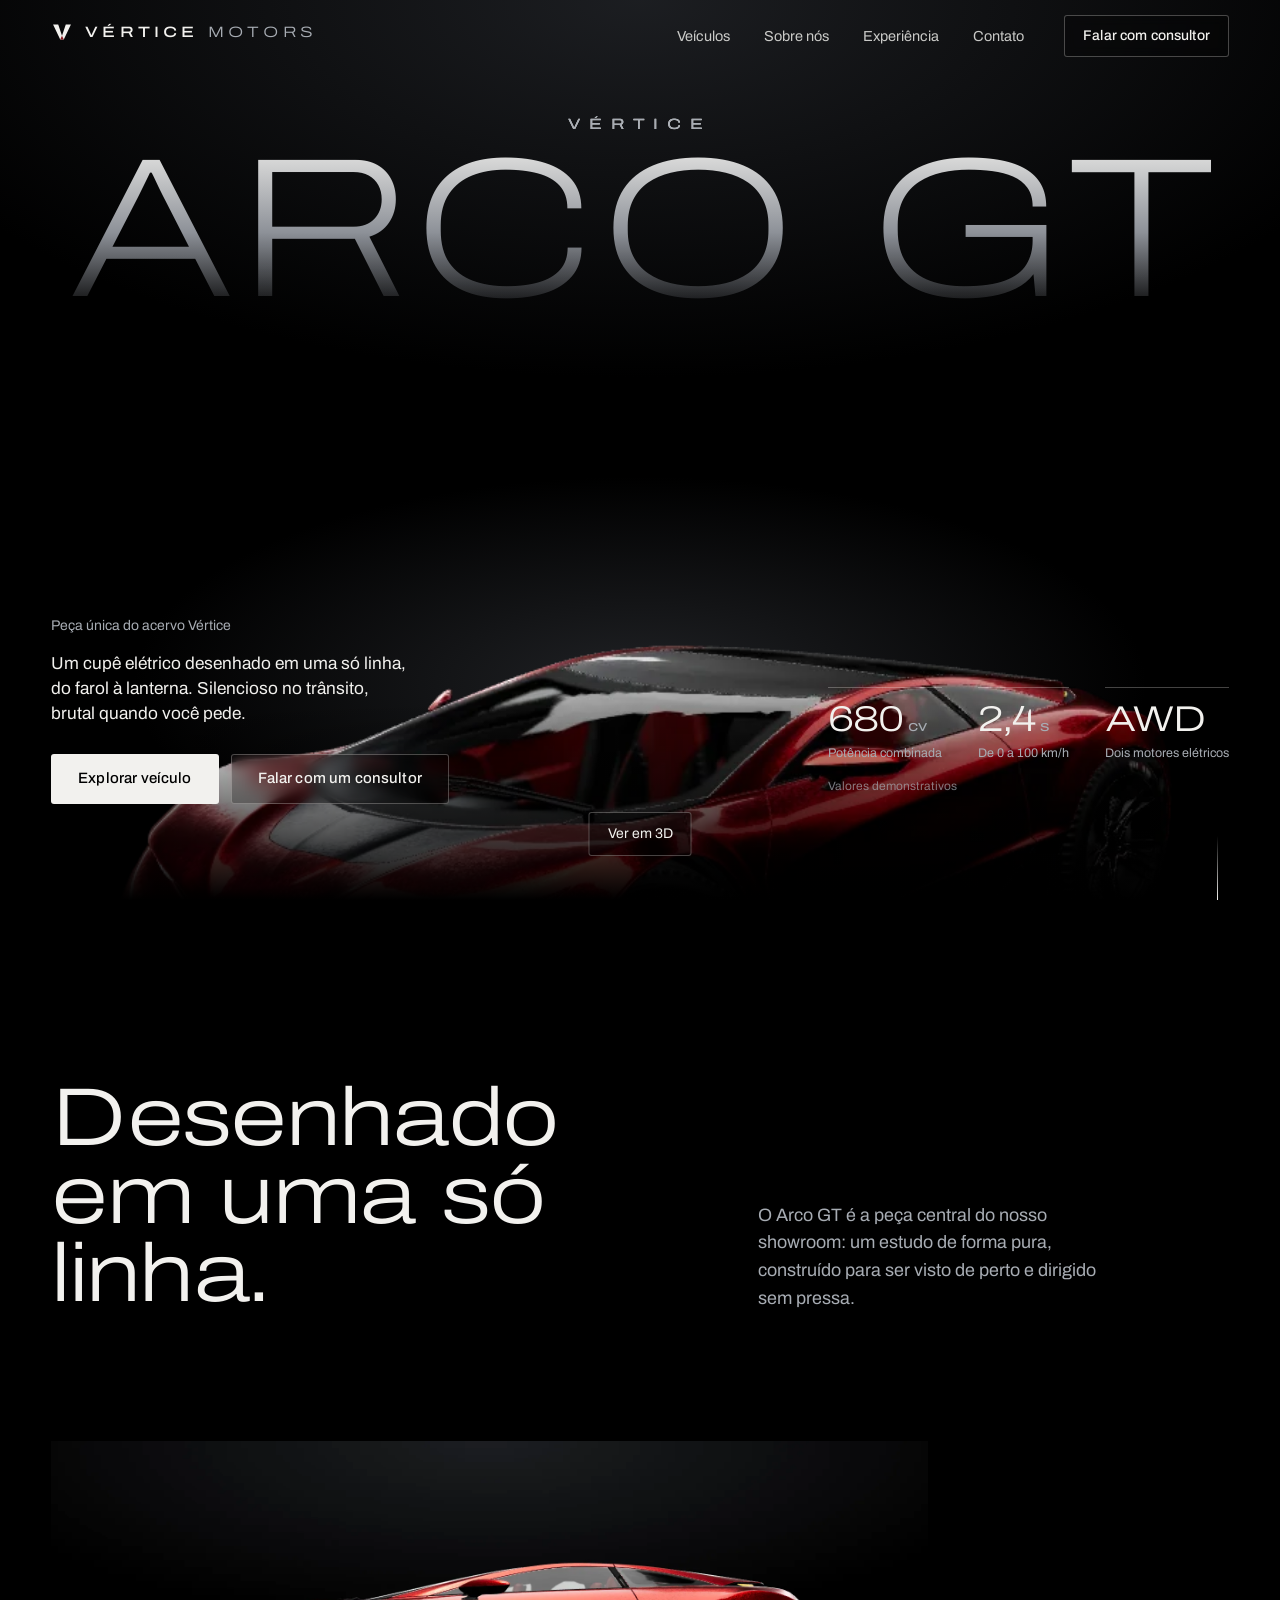
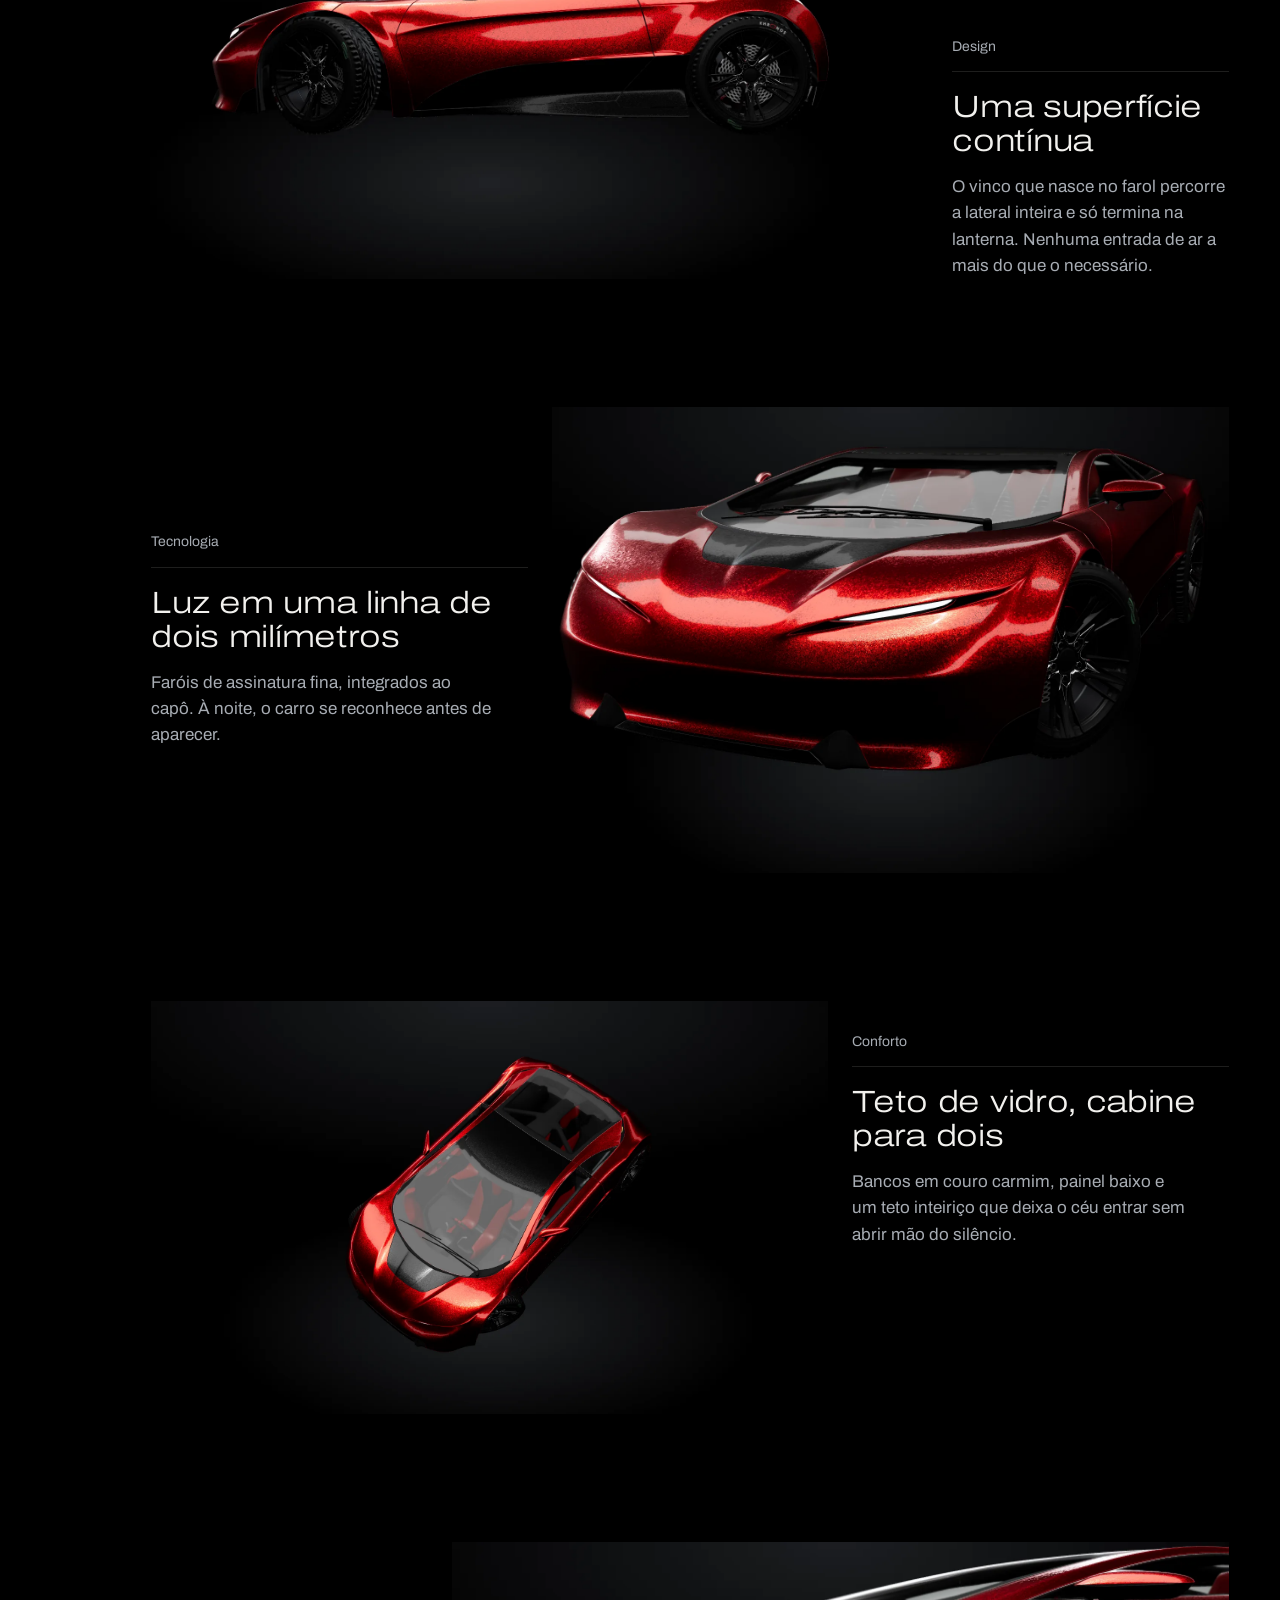
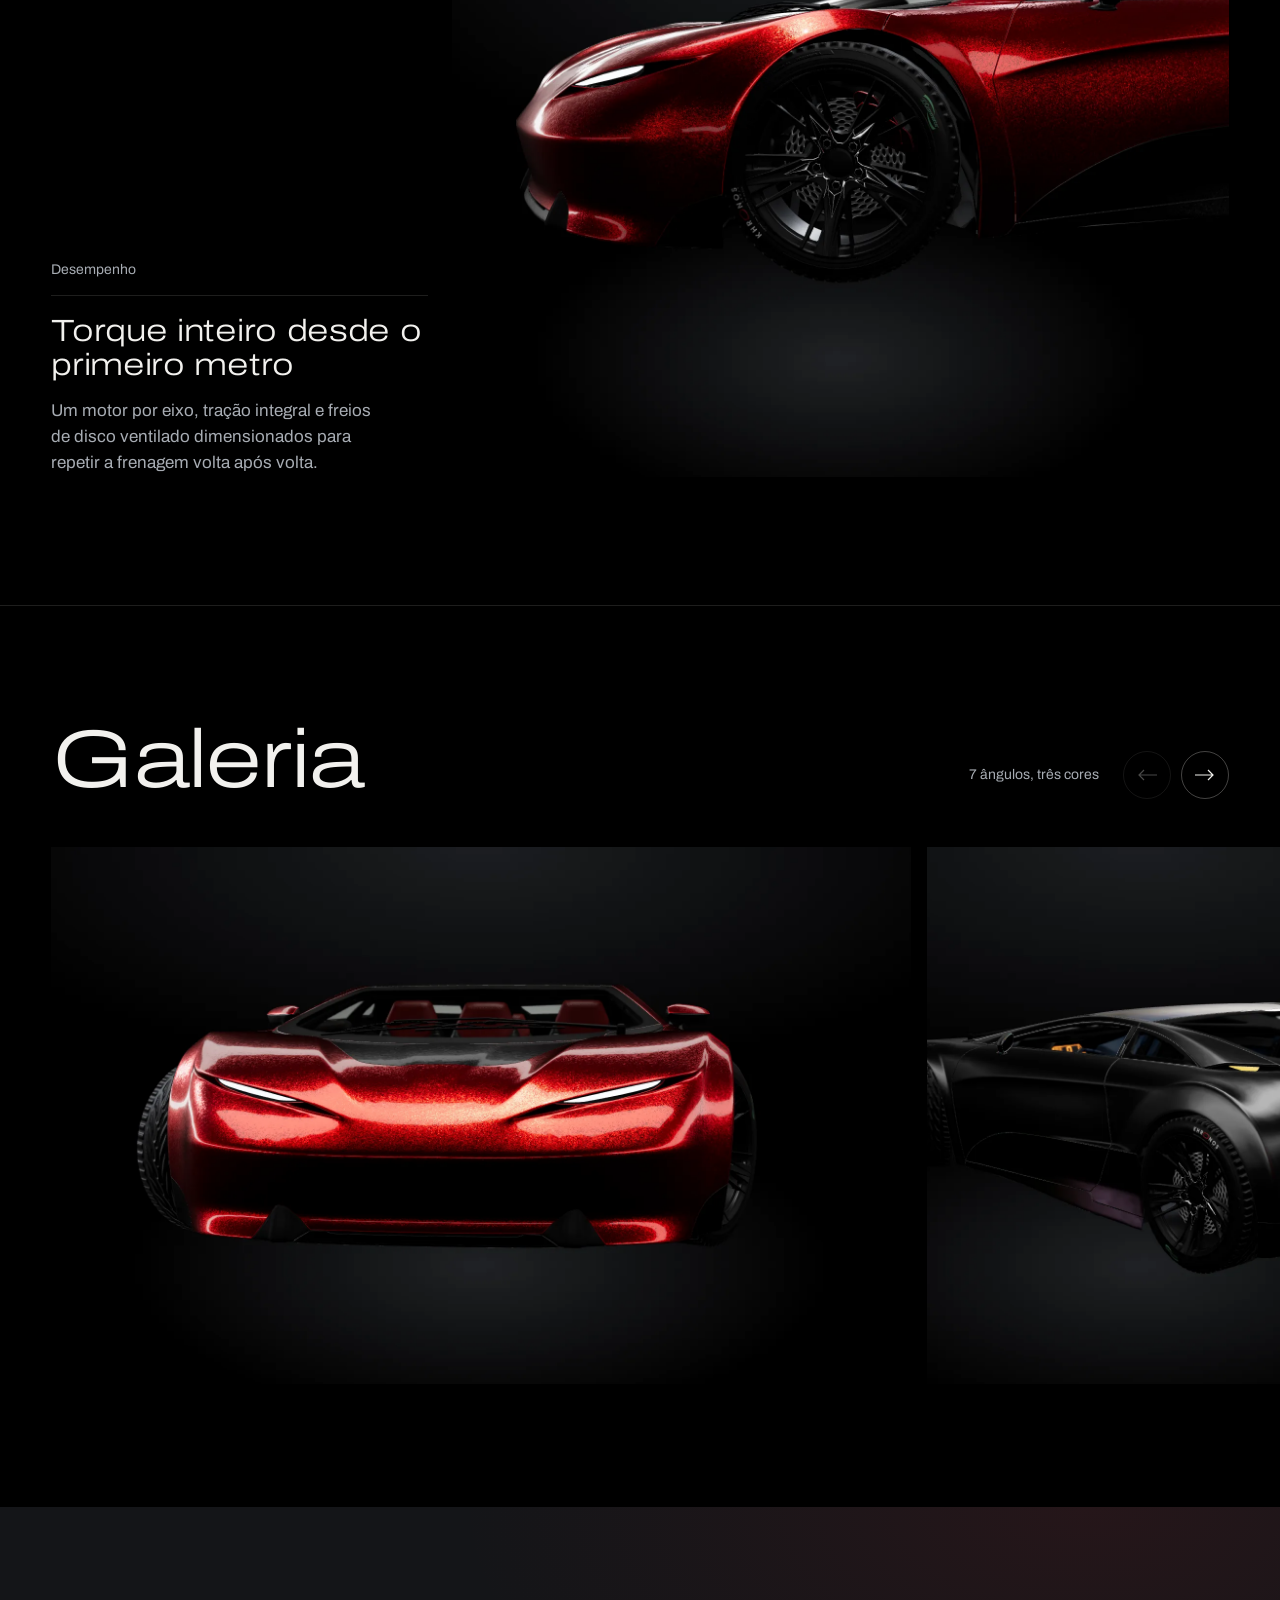
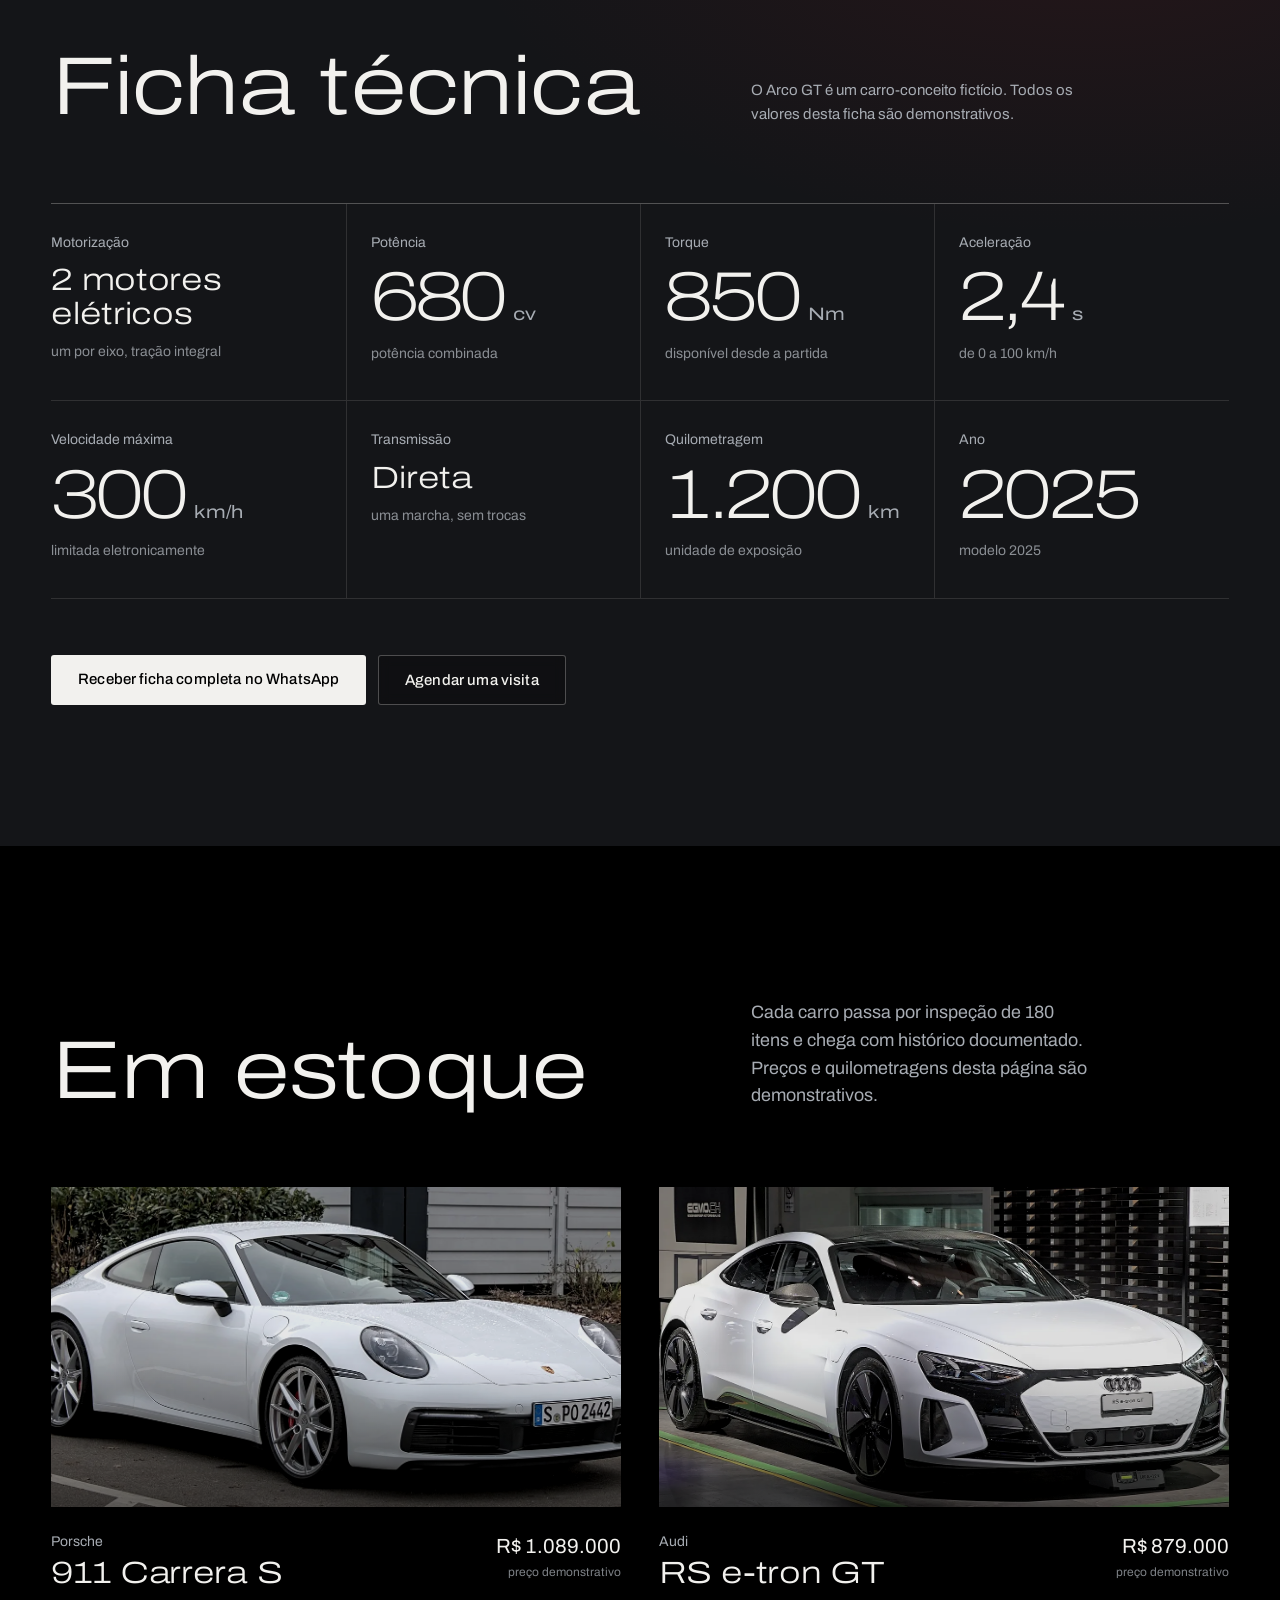
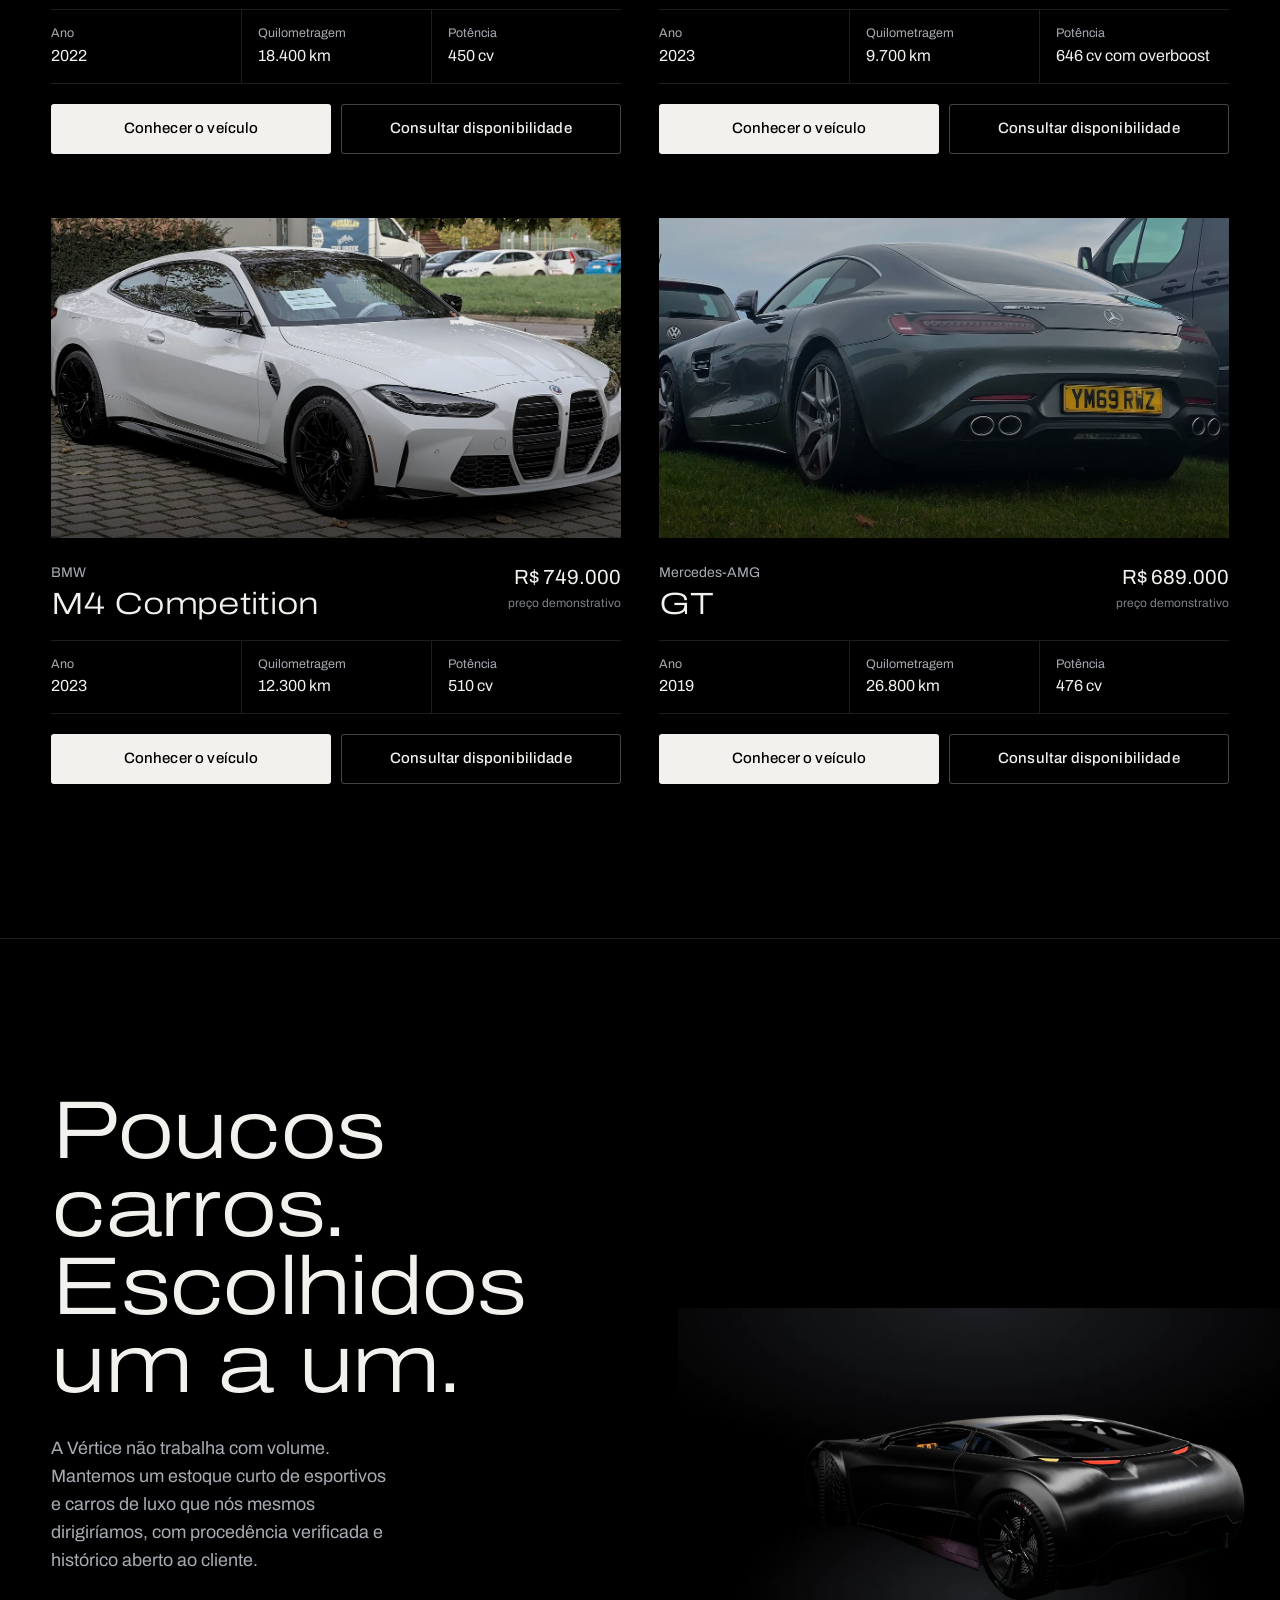
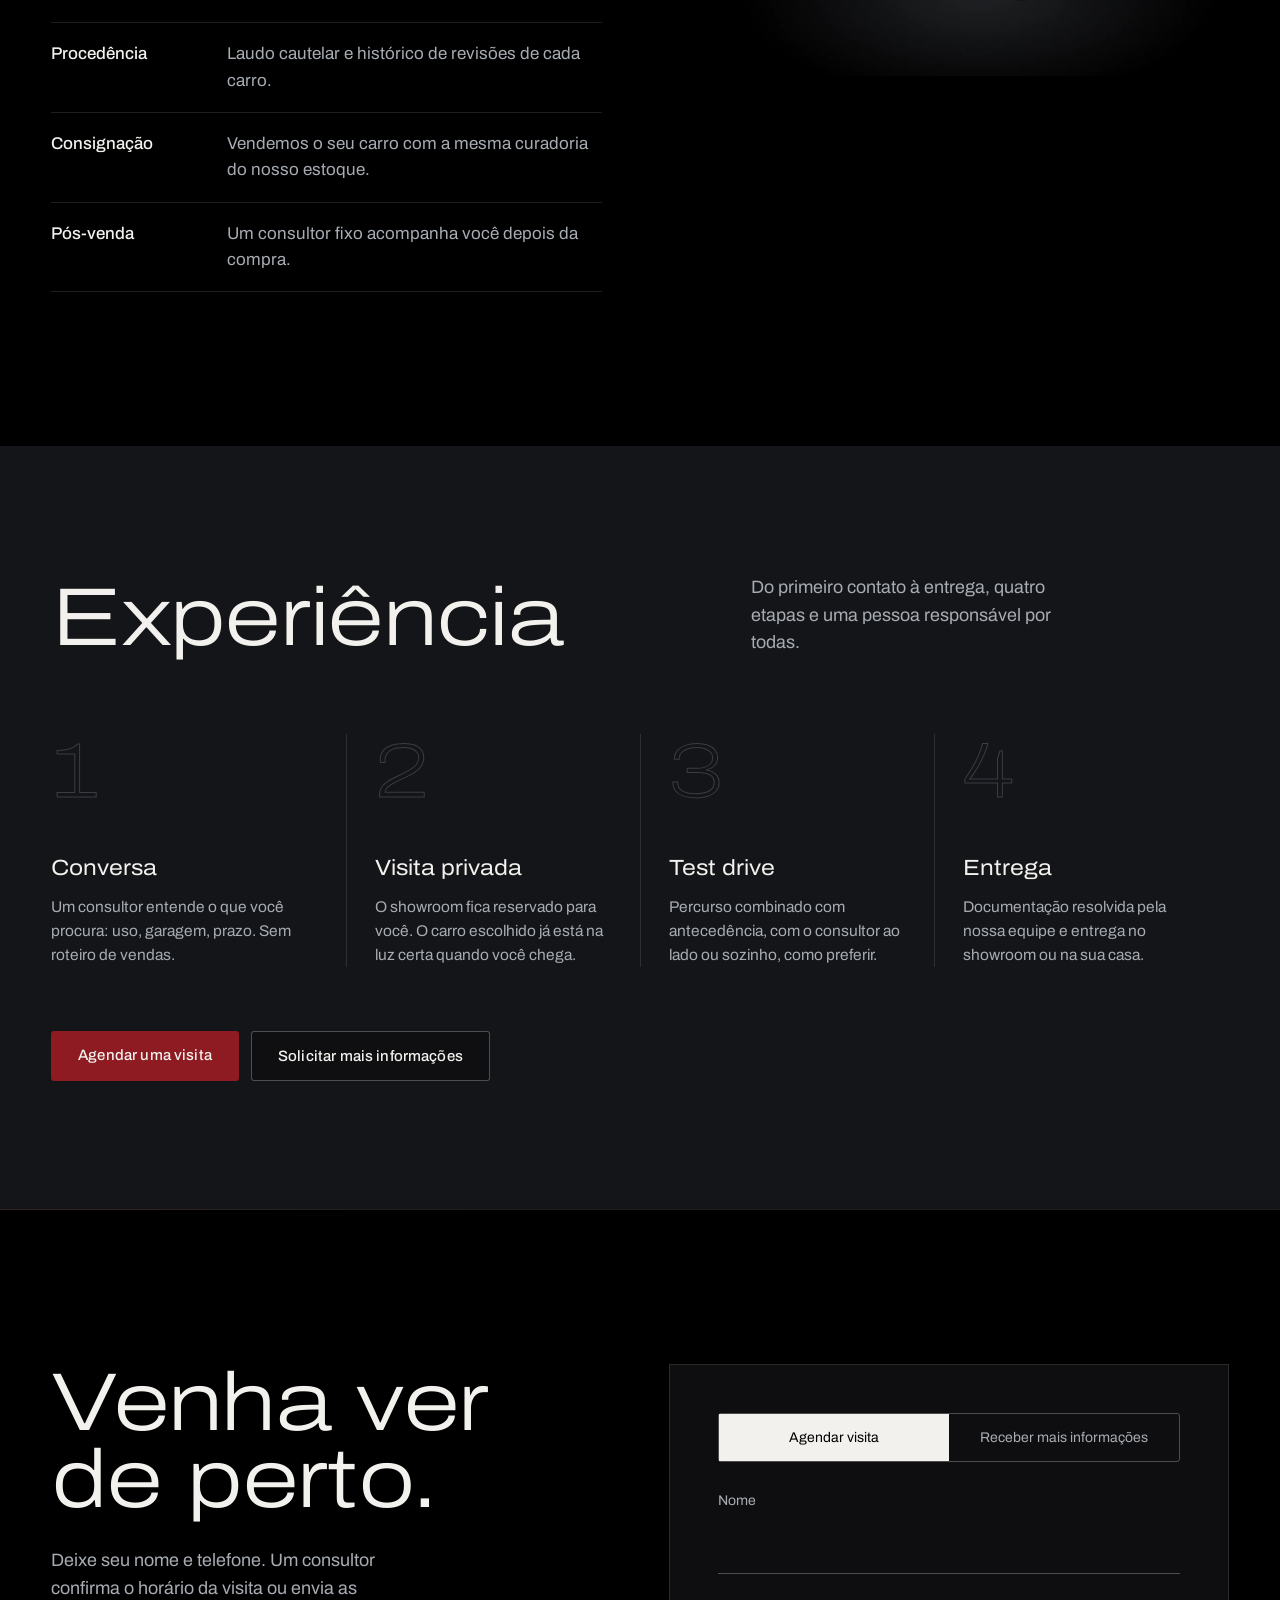
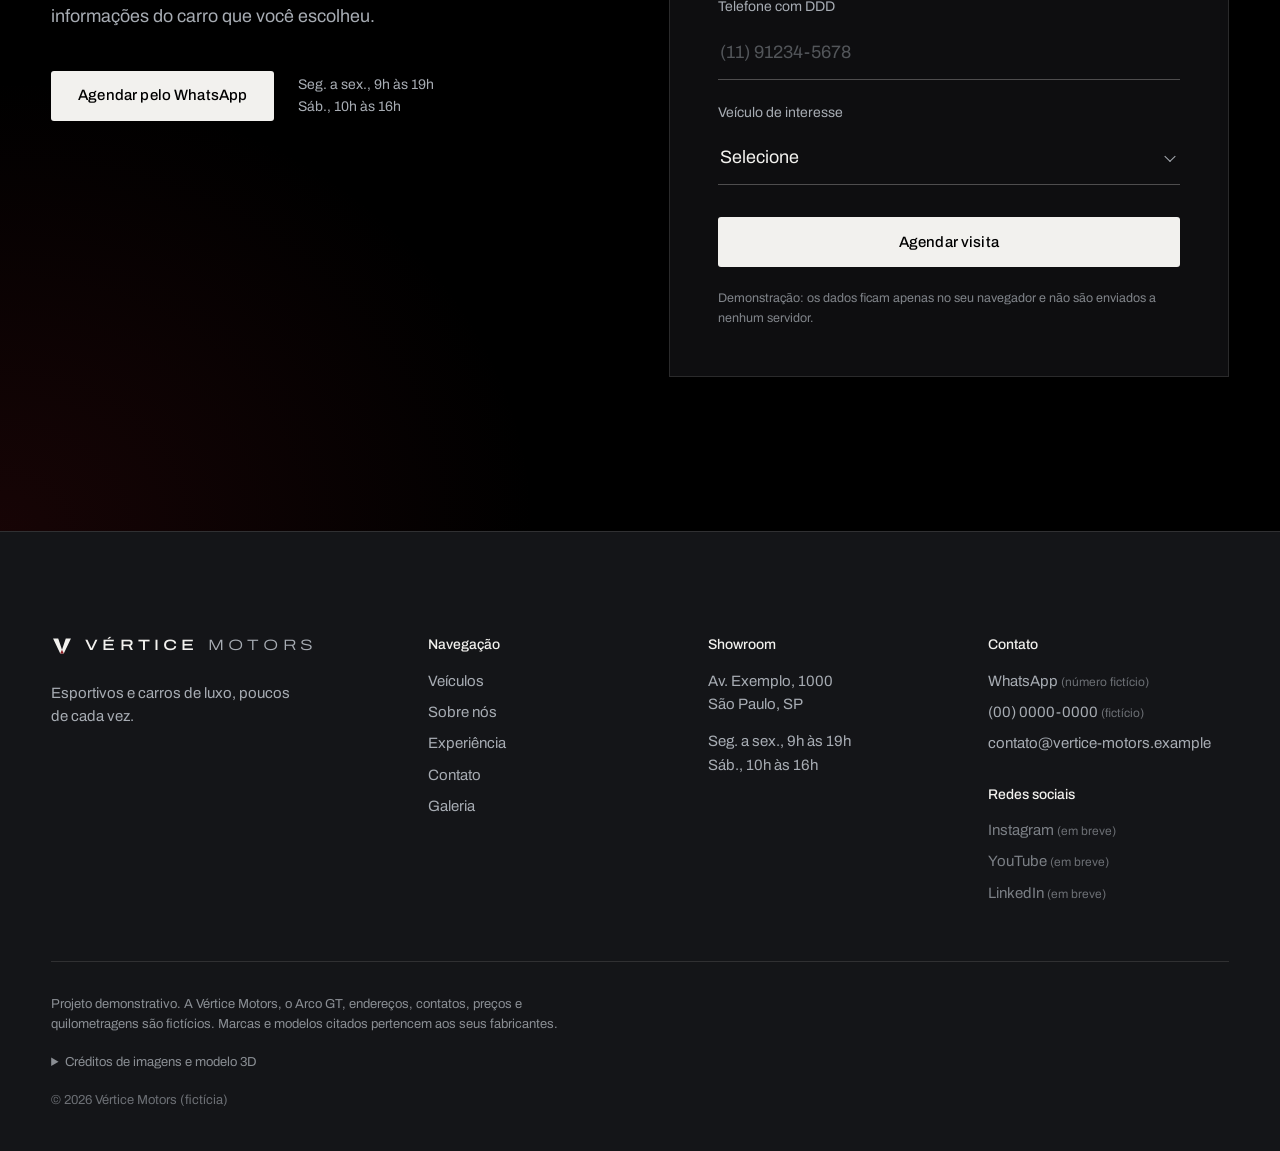
==== index.html @ 72dc70fa "feat: landing page estática da Vértice Motors com HERO 3D Site em HTML, CSS e JS puros, sem build, p" ====
<!doctype html>
<html lang="pt-BR">
  <head>
    <meta charset="utf-8" />
    <meta name="viewport" content="width=device-width, initial-scale=1" />
    <title>Vértice Motors | Esportivos e veículos de luxo</title>
    <meta
      name="description"
      content="Vértice Motors: curadoria de esportivos e veículos de luxo, com atendimento privado em showroom. Projeto demonstrativo."
    />
    <meta name="theme-color" content="#000000" />
    <meta name="color-scheme" content="dark" />

    <meta property="og:type" content="website" />
    <meta property="og:locale" content="pt_BR" />
    <meta property="og:site_name" content="Vértice Motors" />
    <meta property="og:title" content="Vértice Motors | Esportivos e veículos de luxo" />
    <meta
      property="og:description"
      content="Curadoria de esportivos e veículos de luxo, com atendimento privado em showroom. Projeto demonstrativo."
    />
    <meta property="og:image" content="og.jpg" />
    <meta property="og:image:width" content="1200" />
    <meta property="og:image:height" content="630" />
    <meta property="og:image:alt" content="Arco GT em estúdio escuro, Vértice Motors" />
    <meta name="twitter:card" content="summary_large_image" />

    <link rel="icon" href="favicon.svg" type="image/svg+xml" />
    <link rel="preconnect" href="https://fonts.googleapis.com" />
    <link rel="preconnect" href="https://fonts.gstatic.com" crossorigin />
    <link
      rel="stylesheet"
      href="https://fonts.googleapis.com/css2?family=Archivo:wdth,wght@62..125,100..900&display=swap"
    />
    <link rel="preconnect" href="https://cdn.jsdelivr.net" crossorigin />
    <link rel="preload" as="image" href="images/arco/hero-poster.webp" media="(min-width: 761px)" />
    <link rel="preload" as="image" href="images/arco/hero-poster-mobile.webp" media="(max-width: 760px)" />
    <link rel="stylesheet" href="css/styles.css" />

    <script type="importmap">
      {
        "imports": {
          "three": "https://cdn.jsdelivr.net/npm/three@0.182.0/build/three.module.min.js",
          "three/addons/": "https://cdn.jsdelivr.net/npm/three@0.182.0/examples/jsm/"
        }
      }
    </script>
    <script type="module" src="js/main.js"></script>
  </head>
  <body>
    <a href="#arco" class="skip-link">Pular para o conteúdo</a>

    <header class="hdr-header" data-scrolled="false" data-open="false">
      <div class="hdr-bar">
        <a href="#topo" class="hdr-logo" aria-label="Vértice Motors, voltar ao início">
          <span class="logo">
            <svg width="22" height="22" viewBox="0 0 32 32" aria-hidden="true">
              <path d="M3 5h7.5L16 21.5 21.5 5H29L18.6 27h-5.2z" fill="currentColor" />
              <path d="M13.4 27h5.2L16 21.5z" fill="#8e1b22" />
            </svg>
            <span class="logo-type">VÉRTICE<span> MOTORS</span></span>
          </span>
        </a>

        <nav class="hdr-nav" aria-label="Principal">
          <ul>
            <li><a href="#estoque">Veículos</a></li>
            <li><a href="#sobre">Sobre nós</a></li>
            <li><a href="#experiencia">Experiência</a></li>
            <li><a href="#contato">Contato</a></li>
          </ul>
        </nav>

        <a
          class="btn btn-ghost hdr-cta"
          data-wa="Olá! Gostaria de falar com um consultor da Vértice Motors."
          target="_blank"
          rel="noopener noreferrer"
          >Falar com consultor</a
        >

        <button type="button" class="hdr-toggle" aria-expanded="false" aria-controls="menu-mobile">
          <span class="sr-only">Abrir menu</span>
          <span class="hdr-burger" aria-hidden="true"></span>
        </button>
      </div>

      <div id="menu-mobile" class="hdr-panel" hidden>
        <nav aria-label="Menu">
          <ul>
            <li><a href="#estoque">Veículos</a></li>
            <li><a href="#sobre">Sobre nós</a></li>
            <li><a href="#experiencia">Experiência</a></li>
            <li><a href="#contato">Contato</a></li>
          </ul>
        </nav>
        <a
          class="btn btn-primary"
          data-wa="Olá! Gostaria de falar com um consultor da Vértice Motors."
          target="_blank"
          rel="noopener noreferrer"
          >Falar com consultor no WhatsApp</a
        >
      </div>
    </header>

    <main id="topo">
      <section class="hero-hero" aria-labelledby="hero-title" data-ready="false">
        <div class="hero-stage">
          <h1 id="hero-title" class="hero-name"><span class="hero-nameBrand">Vértice</span> Arco GT</h1>

          <div class="hero-poster" data-faded="false">
            <picture>
              <source media="(max-width: 760px)" srcset="images/arco/hero-poster-mobile.webp" />
              <img
                src="images/arco/hero-poster.webp"
                alt="Arco GT em estúdio, vista dianteira de três quartos"
                fetchpriority="high"
              />
            </picture>
          </div>

          <div class="hero-canvas" data-visible="false" aria-hidden="true"></div>

          <div class="hero-loading" role="status" hidden>
            <span class="hero-loadingBar"></span>
            <span class="hero-loadingText">Preparando o estúdio 0%</span>
          </div>

          <p class="hero-notice" role="status" hidden>
            Não foi possível carregar o modelo 3D. Exibindo a foto de estúdio.
          </p>

          <button type="button" class="hero-load3d" hidden>Ver em 3D</button>
        </div>

        <div class="hero-copy">
          <p class="hero-edition">Peça única do acervo Vértice</p>
          <p class="hero-tagline">
            Um cupê elétrico desenhado em uma só linha, do farol à lanterna. Silencioso no trânsito, brutal quando
            você pede.
          </p>
          <div class="hero-actions">
            <a href="#arco" class="btn btn-primary">Explorar veículo</a>
            <a class="btn btn-ghost hero-consult" target="_blank" rel="noopener noreferrer">Falar com um consultor</a>
          </div>
        </div>

        <dl class="hero-stats">
          <div class="hero-stat">
            <dt>Potência combinada</dt>
            <dd>680<small>cv</small></dd>
          </div>
          <div class="hero-stat">
            <dt>De 0 a 100 km/h</dt>
            <dd>2,4<small>s</small></dd>
          </div>
          <div class="hero-stat">
            <dt>Dois motores elétricos</dt>
            <dd>AWD</dd>
          </div>
          <p class="hero-statsNote">Valores demonstrativos</p>
        </dl>

        <div class="hero-controls">
          <fieldset class="hero-paints" hidden>
            <legend>Cor: <span class="hero-paintName">Carmim</span></legend>
          </fieldset>
          <button type="button" class="hero-zoom" aria-pressed="false" hidden>Aproximar</button>
          <p class="hero-hint" hidden>Arraste para girar</p>
        </div>

        <a href="#arco" class="hero-scroll" aria-label="Rolar para a apresentação do veículo"><span></span></a>
      </section>

      <section id="arco" class="sc-section" aria-labelledby="arco-title">
        <div class="wrap">
          <div class="reveal sc-intro">
            <h2 id="arco-title" class="display section-title">Desenhado<br />em uma só linha.</h2>
            <p class="lede">
              O Arco GT é a peça central do nosso showroom: um estudo de forma pura, construído para ser visto de
              perto e dirigido sem pressa.
            </p>
          </div>

          <div class="sc-chapters">
            <article class="sc-chapter" data-variant="0">
              <div class="reveal sc-media">
                <img src="images/arco/side.webp" width="2000" height="1000" alt="Perfil lateral do Arco GT carmim" loading="lazy" decoding="async" />
              </div>
              <div class="reveal sc-text" style="transition-delay: 120ms">
                <p class="sc-kicker">Design</p>
                <h3 class="sc-heading">Uma superfície contínua</h3>
                <p class="sc-body">
                  O vinco que nasce no farol percorre a lateral inteira e só termina na lanterna. Nenhuma entrada de ar
                  a mais do que o necessário.
                </p>
              </div>
            </article>

            <article class="sc-chapter" data-variant="1">
              <div class="reveal sc-media">
                <img src="images/arco/headlight.webp" width="1600" height="1100" alt="Detalhe do farol e do capô do Arco GT" loading="lazy" decoding="async" />
              </div>
              <div class="reveal sc-text" style="transition-delay: 120ms">
                <p class="sc-kicker">Tecnologia</p>
                <h3 class="sc-heading">Luz em uma linha de dois milímetros</h3>
                <p class="sc-body">
                  Faróis de assinatura fina, integrados ao capô. À noite, o carro se reconhece antes de aparecer.
                </p>
              </div>
            </article>

            <article class="sc-chapter" data-variant="2">
              <div class="reveal sc-media">
                <img src="images/arco/top.webp" width="1800" height="1100" alt="Vista superior do Arco GT, teto de vidro e bancos vermelhos" loading="lazy" decoding="async" />
              </div>
              <div class="reveal sc-text" style="transition-delay: 120ms">
                <p class="sc-kicker">Conforto</p>
                <h3 class="sc-heading">Teto de vidro, cabine para dois</h3>
                <p class="sc-body">
                  Bancos em couro carmim, painel baixo e um teto inteiriço que deixa o céu entrar sem abrir mão do
                  silêncio.
                </p>
              </div>
            </article>

            <article class="sc-chapter" data-variant="3">
              <div class="reveal sc-media">
                <img src="images/arco/wheel.webp" width="1600" height="1100" alt="Roda dianteira e disco de freio do Arco GT" loading="lazy" decoding="async" />
              </div>
              <div class="reveal sc-text" style="transition-delay: 120ms">
                <p class="sc-kicker">Desempenho</p>
                <h3 class="sc-heading">Torque inteiro desde o primeiro metro</h3>
                <p class="sc-body">
                  Um motor por eixo, tração integral e freios de disco ventilado dimensionados para repetir a frenagem
                  volta após volta.
                </p>
              </div>
            </article>
          </div>
        </div>
      </section>

      <section id="galeria" class="gal-section" aria-labelledby="galeria-title">
        <div class="wrap gal-head">
          <h2 id="galeria-title" class="display section-title">Galeria</h2>
          <div class="gal-nav">
            <p class="gal-count">7 ângulos, três cores</p>
            <button type="button" class="gal-prevBtn" aria-label="Imagens anteriores" disabled>
              <svg width="20" height="12" viewBox="0 0 20 12" aria-hidden="true" style="transform: scaleX(-1)"><path d="M0 6h18M13 1l5 5-5 5" fill="none" stroke="currentColor" stroke-width="1.2" /></svg>
            </button>
            <button type="button" class="gal-nextBtn" aria-label="Próximas imagens">
              <svg width="20" height="12" viewBox="0 0 20 12" aria-hidden="true"><path d="M0 6h18M13 1l5 5-5 5" fill="none" stroke="currentColor" stroke-width="1.2" /></svg>
            </button>
          </div>
        </div>

        <ul class="gal-track"></ul>

        <dialog class="gal-lightbox" aria-label="Visualização ampliada">
          <figure class="gal-figure">
            <img class="gal-full" alt="" />
            <figcaption>
              <span class="gal-caption"></span>
              <span class="gal-counter" aria-live="polite"></span>
            </figcaption>
          </figure>
          <button type="button" class="gal-close" autofocus>Fechar</button>
          <button type="button" class="gal-step gal-prev" aria-label="Imagem anterior">
            <svg width="20" height="12" viewBox="0 0 20 12" aria-hidden="true" style="transform: scaleX(-1)"><path d="M0 6h18M13 1l5 5-5 5" fill="none" stroke="currentColor" stroke-width="1.2" /></svg>
          </button>
          <button type="button" class="gal-step gal-next" aria-label="Próxima imagem">
            <svg width="20" height="12" viewBox="0 0 20 12" aria-hidden="true"><path d="M0 6h18M13 1l5 5-5 5" fill="none" stroke="currentColor" stroke-width="1.2" /></svg>
          </button>
        </dialog>
      </section>

      <section id="especificacoes" class="sp-section" aria-labelledby="specs-title">
        <div class="wrap">
          <div class="sp-head">
            <h2 id="specs-title" class="display section-title">Ficha técnica</h2>
            <p class="sp-note">O Arco GT é um carro-conceito fictício. Todos os valores desta ficha são demonstrativos.</p>
          </div>
          <dl class="reveal sp-grid"></dl>
          <div class="sp-cta">
            <a
              class="btn btn-primary"
              data-wa="Olá! Gostaria de receber a ficha técnica completa do Arco GT."
              target="_blank"
              rel="noopener noreferrer"
              >Receber ficha completa no WhatsApp</a
            >
            <a class="btn btn-ghost" href="#contato">Agendar uma visita</a>
          </div>
        </div>
      </section>

      <section id="estoque" class="inv-section" aria-labelledby="estoque-title">
        <div class="wrap">
          <div class="inv-head">
            <h2 id="estoque-title" class="display section-title">Em estoque</h2>
            <p class="lede">
              Cada carro passa por inspeção de 180 itens e chega com histórico documentado. Preços e quilometragens
              desta página são demonstrativos.
            </p>
          </div>
          <ul class="inv-grid"></ul>
        </div>

        <dialog class="inv-dialog" aria-labelledby="veiculo-titulo">
          <div class="inv-sheet">
            <div class="inv-sheetMedia">
              <img alt="" />
              <p class="inv-credit"></p>
            </div>
            <div class="inv-sheetBody">
              <p class="inv-brand"></p>
              <h3 id="veiculo-titulo" class="inv-sheetTitle"></h3>
              <p class="inv-price"></p>
              <dl class="inv-specList"></dl>
              <p class="inv-note"></p>
              <p class="inv-disclaimer">
                Motor, potência e aceleração seguem dados de referência da versão. Ano, quilometragem, preço e histórico
                são fictícios.
              </p>
              <div class="inv-sheetActions">
                <a class="btn btn-red inv-wa" target="_blank" rel="noopener noreferrer">Consultar disponibilidade</a>
                <button type="button" class="btn btn-ghost inv-schedule">Agendar visita para ver este carro</button>
              </div>
            </div>
            <button type="button" class="inv-close" autofocus>Fechar</button>
          </div>
        </dialog>
      </section>

      <section id="sobre" class="ab-about" aria-labelledby="sobre-title">
        <div class="wrap ab-aboutGrid">
          <div class="reveal ab-aboutText">
            <h2 id="sobre-title" class="display section-title">Poucos carros.<br />Escolhidos um a um.</h2>
            <p class="lede">
              A Vértice não trabalha com volume. Mantemos um estoque curto de esportivos e carros de luxo que nós mesmos
              dirigiríamos, com procedência verificada e histórico aberto ao cliente.
            </p>
            <dl class="ab-facts">
              <div>
                <dt>Procedência</dt>
                <dd>Laudo cautelar e histórico de revisões de cada carro.</dd>
              </div>
              <div>
                <dt>Consignação</dt>
                <dd>Vendemos o seu carro com a mesma curadoria do nosso estoque.</dd>
              </div>
              <div>
                <dt>Pós-venda</dt>
                <dd>Um consultor fixo acompanha você depois da compra.</dd>
              </div>
            </dl>
          </div>
          <div class="reveal ab-aboutMedia" style="transition-delay: 150ms">
            <img
              src="images/arco/rear-graphite.webp"
              width="1800"
              height="1100"
              alt="Arco GT grafite no showroom escuro, traseira iluminada"
              loading="lazy"
              decoding="async"
            />
          </div>
        </div>
      </section>

      <section id="experiencia" class="ab-experience" aria-labelledby="experiencia-title">
        <div class="wrap">
          <div class="ab-expHead">
            <h2 id="experiencia-title" class="display section-title">Experiência</h2>
            <p class="lede">Do primeiro contato à entrega, quatro etapas e uma pessoa responsável por todas.</p>
          </div>
          <ol class="ab-steps">
            <li class="reveal ab-step">
              <span class="ab-stepNum" aria-hidden="true">1</span>
              <h3>Conversa</h3>
              <p>Um consultor entende o que você procura: uso, garagem, prazo. Sem roteiro de vendas.</p>
            </li>
            <li class="reveal ab-step" style="transition-delay: 90ms">
              <span class="ab-stepNum" aria-hidden="true">2</span>
              <h3>Visita privada</h3>
              <p>O showroom fica reservado para você. O carro escolhido já está na luz certa quando você chega.</p>
            </li>
            <li class="reveal ab-step" style="transition-delay: 180ms">
              <span class="ab-stepNum" aria-hidden="true">3</span>
              <h3>Test drive</h3>
              <p>Percurso combinado com antecedência, com o consultor ao lado ou sozinho, como preferir.</p>
            </li>
            <li class="reveal ab-step" style="transition-delay: 270ms">
              <span class="ab-stepNum" aria-hidden="true">4</span>
              <h3>Entrega</h3>
              <p>Documentação resolvida pela nossa equipe e entrega no showroom ou na sua casa.</p>
            </li>
          </ol>
          <div class="ab-expCta">
            <button type="button" class="btn btn-red" data-interest="visita">Agendar uma visita</button>
            <button type="button" class="btn btn-ghost" data-interest="informacoes">Solicitar mais informações</button>
          </div>
        </div>
      </section>

      <section id="contato" class="ct-section" aria-labelledby="contato-title">
        <div class="wrap ct-grid">
          <div class="ct-intro">
            <h2 id="contato-title" class="display section-title">Venha ver<br />de perto.</h2>
            <p class="lede">
              Deixe seu nome e telefone. Um consultor confirma o horário da visita ou envia as informações do carro que
              você escolheu.
            </p>
            <div class="ct-direct">
              <a
                class="btn btn-primary"
                data-wa="Olá! Gostaria de agendar uma visita ao showroom da Vértice Motors."
                target="_blank"
                rel="noopener noreferrer"
                >Agendar pelo WhatsApp</a
              >
              <p class="ct-hours"><span>Seg. a sex., 9h às 19h</span><span>Sáb., 10h às 16h</span></p>
            </div>
          </div>

          <div class="ct-panel">
            <form class="ct-form" novalidate>
              <fieldset class="ct-intent">
                <legend class="sr-only">O que você quer fazer</legend>
                <label class="ct-intentOption">
                  <input type="radio" name="intent" value="visita" checked />
                  <span>Agendar visita</span>
                </label>
                <label class="ct-intentOption">
                  <input type="radio" name="intent" value="informacoes" />
                  <span>Receber mais informações</span>
                </label>
              </fieldset>

              <div class="ct-field">
                <label for="f-name">Nome</label>
                <input id="f-name" name="name" type="text" autocomplete="name" maxlength="80" />
                <p id="e-name" class="ct-error" hidden></p>
              </div>

              <div class="ct-field">
                <label for="f-phone">Telefone com DDD</label>
                <input
                  id="f-phone"
                  name="phone"
                  type="tel"
                  inputmode="tel"
                  autocomplete="tel-national"
                  placeholder="(11) 91234-5678"
                />
                <p id="e-phone" class="ct-error" hidden></p>
              </div>

              <div class="ct-field">
                <label for="f-vehicle">Veículo de interesse</label>
                <div class="ct-selectWrap">
                  <select id="f-vehicle" name="vehicle">
                    <option value="" disabled selected>Selecione</option>
                  </select>
                </div>
                <p id="e-vehicle" class="ct-error" hidden></p>
              </div>

              <button type="submit" class="btn btn-primary ct-submit">Agendar visita</button>
              <p class="ct-legal">
                Demonstração: os dados ficam apenas no seu navegador e não são enviados a nenhum servidor.
              </p>
            </form>

            <div class="ct-done" tabindex="-1" role="status" hidden>
              <span class="ct-check" aria-hidden="true"></span>
              <h3>Pedido registrado nesta demonstração</h3>
              <p>
                Este formulário ainda não está conectado ao sistema da concessionária, então nenhum dado foi enviado.
                Para falar agora com um consultor, continue pelo WhatsApp com a mensagem já preenchida.
              </p>
              <dl class="ct-recap"></dl>
              <div class="ct-doneActions">
                <a class="btn btn-red ct-continue" target="_blank" rel="noopener noreferrer">Continuar no WhatsApp</a>
                <button type="button" class="btn btn-ghost ct-reset">Fazer outro pedido</button>
              </div>
            </div>
          </div>
        </div>
      </section>
    </main>

    <footer class="ft-footer">
      <div class="wrap">
        <div class="ft-top">
          <div class="ft-brand">
            <a href="#topo" aria-label="Vértice Motors, voltar ao início" class="ft-logo">
              <span class="logo">
                <svg width="22" height="22" viewBox="0 0 32 32" aria-hidden="true">
                  <path d="M3 5h7.5L16 21.5 21.5 5H29L18.6 27h-5.2z" fill="currentColor" />
                  <path d="M13.4 27h5.2L16 21.5z" fill="#8e1b22" />
                </svg>
                <span class="logo-type">VÉRTICE<span> MOTORS</span></span>
              </span>
            </a>
            <p>Esportivos e carros de luxo, poucos de cada vez.</p>
          </div>

          <nav aria-label="Rodapé" class="ft-col">
            <h2>Navegação</h2>
            <ul>
              <li><a href="#estoque">Veículos</a></li>
              <li><a href="#sobre">Sobre nós</a></li>
              <li><a href="#experiencia">Experiência</a></li>
              <li><a href="#contato">Contato</a></li>
              <li><a href="#galeria">Galeria</a></li>
            </ul>
          </nav>

          <div class="ft-col">
            <h2>Showroom</h2>
            <address><span>Av. Exemplo, 1000</span><span>São Paulo, SP</span></address>
            <p><span>Seg. a sex., 9h às 19h</span><span>Sáb., 10h às 16h</span></p>
          </div>

          <div class="ft-col">
            <h2>Contato</h2>
            <ul>
              <li>
                <a data-wa="Olá! Gostaria de falar com a Vértice Motors." target="_blank" rel="noopener noreferrer">WhatsApp</a>
                <small class="wa-placeholder"> (número fictício)</small>
              </li>
              <li><span>(00) 0000-0000</span><small> (fictício)</small></li>
              <li><span>contato@vertice-motors.example</span></li>
            </ul>
            <h2 class="ft-socialTitle">Redes sociais</h2>
            <ul>
              <li class="ft-placeholder">Instagram <small>(em breve)</small></li>
              <li class="ft-placeholder">YouTube <small>(em breve)</small></li>
              <li class="ft-placeholder">LinkedIn <small>(em breve)</small></li>
            </ul>
          </div>
        </div>

        <div class="ft-bottom">
          <p class="ft-demo">
            Projeto demonstrativo. A Vértice Motors, o Arco GT, endereços, contatos, preços e quilometragens são fictícios.
            Marcas e modelos citados pertencem aos seus fabricantes.
          </p>
          <details class="ft-credits">
            <summary>Créditos de imagens e modelo 3D</summary>
            <ul>
              <li>
                Modelo 3D “Car Concept” por Eric Chadwick, a partir de modelo CC0 de Unity Fan, Darmstadt Graphics Group
                GmbH.
                <a class="link" href="https://github.com/KhronosGroup/glTF-Sample-Assets/tree/main/Models/CarConcept" target="_blank" rel="noopener noreferrer">Fonte</a>,
                <a class="link" href="https://creativecommons.org/licenses/by/4.0/" target="_blank" rel="noopener noreferrer">CC BY 4.0</a>.
                Renders do Arco GT gerados a partir deste modelo.
              </li>
            </ul>
          </details>
          <p class="ft-copy">© <span class="ft-year">2026</span> Vértice Motors (fictícia)</p>
        </div>
      </div>
    </footer>
  </body>
</html>
---- css/styles.css ----
:root {
  --black: #000000;
  --graphite: #141518;
  --graphite-2: #1f2125;
  --steel: #3a3d43;
  --silver: #a7acb3;
  --white: #f2f1ee;
  --red: #8e1b22;
  --red-bright: #b3262f;
  --line: rgba(242, 241, 238, 0.12);
  --line-strong: rgba(242, 241, 238, 0.28);

  --font: "Archivo", "Helvetica Neue", Arial, sans-serif;
  --wide: 125;

  --gutter: clamp(20px, 4vw, 64px);
  --max: 1440px;
  --header-h: 72px;
  --ease: cubic-bezier(0.22, 1, 0.36, 1);

  color-scheme: dark;
}

*,
*::before,
*::after {
  box-sizing: border-box;
}

html {
  scroll-behavior: smooth;
  scroll-padding-top: var(--header-h);
  -webkit-text-size-adjust: 100%;
}

body {
  margin: 0;
  background: var(--black);
  color: var(--white);
  font-family: var(--font);
  font-size: 17px;
  line-height: 1.55;
  font-variation-settings: "wdth" 100;
  overflow-x: clip;
  -webkit-font-smoothing: antialiased;
  text-rendering: optimizeLegibility;
}

img {
  display: block;
  max-width: 100%;
  height: auto;
}

a {
  color: inherit;
}

button,
input,
select,
textarea {
  font: inherit;
  color: inherit;
}

h1,
h2,
h3,
h4,
p,
dl,
dd,
figure {
  margin: 0;
}

.display {
  font-variation-settings: "wdth" var(--wide);
  font-weight: 300;
  letter-spacing: -0.02em;
  line-height: 0.95;
}

.wrap {
  width: 100%;
  max-width: var(--max);
  margin-inline: auto;
  padding-inline: var(--gutter);
}

.sr-only {
  position: absolute;
  width: 1px;
  height: 1px;
  padding: 0;
  margin: -1px;
  overflow: hidden;
  clip: rect(0, 0, 0, 0);
  white-space: nowrap;
  border: 0;
}

.skip-link {
  position: absolute;
  left: 16px;
  top: -60px;
  z-index: 100;
  padding: 10px 16px;
  background: var(--white);
  color: var(--black);
  text-decoration: none;
}

.skip-link:focus {
  top: 16px;
}

:focus-visible {
  outline: 2px solid var(--white);
  outline-offset: 3px;
}

.btn {
  display: inline-flex;
  align-items: center;
  justify-content: center;
  gap: 10px;
  min-height: 50px;
  padding: 0 26px;
  border: 1px solid transparent;
  border-radius: 3px;
  font-size: 15px;
  font-weight: 500;
  letter-spacing: 0.01em;
  text-decoration: none;
  cursor: pointer;
  white-space: nowrap;
  transition:
    background-color 0.35s var(--ease),
    color 0.35s var(--ease),
    border-color 0.35s var(--ease);
}

.btn-primary {
  background: var(--white);
  color: var(--black);
}

.btn-primary:hover {
  background: var(--red);
  color: var(--white);
}

.btn-ghost {
  border-color: var(--line-strong);
  background: rgba(0, 0, 0, 0.25);
  backdrop-filter: blur(6px);
}

.btn-ghost:hover {
  border-color: var(--white);
}

.btn-red {
  background: var(--red);
  color: var(--white);
}

.btn-red:hover {
  background: var(--red-bright);
}

.link {
  text-decoration: underline;
  text-decoration-color: var(--line-strong);
  text-underline-offset: 4px;
  transition: text-decoration-color 0.3s var(--ease);
}

.link:hover {
  text-decoration-color: currentColor;
}

.section-title {
  font-size: clamp(40px, 6.4vw, 104px);
}

.lede {
  max-width: 34ch;
  color: var(--silver);
  font-size: clamp(17px, 1.4vw, 20px);
}

.reveal {
  opacity: 0;
  transform: translateY(28px);
  transition:
    opacity 1.1s var(--ease),
    transform 1.1s var(--ease);
}

.reveal[data-shown="true"] {
  opacity: 1;
  transform: none;
}

@media (prefers-reduced-motion: reduce) {
  html {
    scroll-behavior: auto;
  }

  *,
  *::before,
  *::after {
    animation-duration: 0.001ms !important;
    animation-iteration-count: 1 !important;
    transition-duration: 0.001ms !important;
  }

  .reveal {
    opacity: 1;
    transform: none;
  }
}

/* Header */
.hdr-header {
  position: fixed;
  inset: 0 0 auto;
  z-index: 50;
  transition:
    background-color 0.5s var(--ease),
    border-color 0.5s var(--ease),
    backdrop-filter 0.5s var(--ease);
  border-bottom: 1px solid transparent;
}

.hdr-header[data-scrolled="true"],
.hdr-header[data-open="true"] {
  background: rgba(0, 0, 0, 0.72);
  border-bottom-color: var(--line);
  backdrop-filter: blur(14px) saturate(140%);
  -webkit-backdrop-filter: blur(14px) saturate(140%);
}

.hdr-bar {
  display: flex;
  align-items: center;
  gap: 40px;
  height: var(--header-h);
  max-width: var(--max);
  margin-inline: auto;
  padding-inline: var(--gutter);
}

.hdr-logo {
  text-decoration: none;
}

.hdr-nav {
  margin-left: auto;
}

.hdr-nav ul {
  display: flex;
  gap: 34px;
  margin: 0;
  padding: 0;
  list-style: none;
}

.hdr-nav a {
  position: relative;
  padding: 6px 0;
  font-size: 14.5px;
  text-decoration: none;
  color: rgba(242, 241, 238, 0.82);
  transition: color 0.3s var(--ease);
}

.hdr-nav a::after {
  content: "";
  position: absolute;
  left: 0;
  right: 0;
  bottom: 0;
  height: 1px;
  background: var(--red-bright);
  transform: scaleX(0);
  transform-origin: left;
  transition: transform 0.4s var(--ease);
}

.hdr-nav a:hover {
  color: var(--white);
}

.hdr-nav a:hover::after {
  transform: scaleX(1);
}

.hdr-cta {
  min-height: 42px;
  padding: 0 18px;
  font-size: 14px;
}

.hdr-toggle {
  display: none;
  margin-left: auto;
  width: 44px;
  height: 44px;
  padding: 0;
  border: 0;
  background: none;
  cursor: pointer;
}

.hdr-burger,
.hdr-burger::before {
  display: block;
  width: 24px;
  height: 1px;
  margin: 0 auto;
  background: var(--white);
  transition: transform 0.4s var(--ease);
}

.hdr-burger {
  position: relative;
  transform: translateY(-4px);
}

.hdr-burger::before {
  content: "";
  position: absolute;
  top: 8px;
}

.hdr-header[data-open="true"] .hdr-burger {
  transform: translateY(0) rotate(45deg);
}

.hdr-header[data-open="true"] .hdr-burger::before {
  transform: translateY(-8px) rotate(-90deg);
}

.hdr-panel {
  display: flex;
  flex-direction: column;
  gap: 40px;
  height: calc(100svh - var(--header-h));
  padding: 40px var(--gutter) 48px;
  background: rgba(0, 0, 0, 0.94);
  overflow-y: auto;
}

.hdr-panel[hidden] {
  display: none;
}

.hdr-panel ul {
  margin: 0;
  padding: 0;
  list-style: none;
}

.hdr-panel li {
  border-bottom: 1px solid var(--line);
}

.hdr-panel li a {
  display: block;
  padding: 18px 0;
  font-size: 30px;
  font-variation-settings: "wdth" var(--wide);
  font-weight: 300;
  text-decoration: none;
}

.hdr-panel .btn {
  margin-top: auto;
}

@media (max-width: 960px) {
  .hdr-nav,
  .hdr-cta {
    display: none;
  }

  .hdr-toggle {
    display: block;
  }
}

@media (min-width: 961px) {
  .hdr-panel {
    display: none;
  }
}

/* Hero */
.hero-hero {
  position: relative;
  height: 100svh;
  min-height: 700px;
  max-height: 1200px;
  overflow: hidden;
  background:
    radial-gradient(55% 32% at 50% 76%, rgba(58, 61, 67, 0.55) 0%, rgba(0, 0, 0, 0) 72%),
    radial-gradient(90% 60% at 50% 0%, rgba(31, 33, 37, 0.9) 0%, rgba(0, 0, 0, 0) 70%),
    var(--black);
  isolation: isolate;
}

.hero-hero::after {
  content: "";
  position: absolute;
  inset: auto 0 0;
  height: 22%;
  background: linear-gradient(to bottom, rgba(0, 0, 0, 0), var(--black));
  pointer-events: none;
  z-index: 3;
}

.hero-stage {
  position: absolute;
  inset: 0;
}

.hero-name {
  position: absolute;
  inset: calc(var(--header-h) + 5vh) 0 auto;
  z-index: 0;
  display: flex;
  flex-direction: column;
  align-items: center;
  text-align: center;
  font-size: clamp(72px, 15.5vw, 290px);
  font-variation-settings: "wdth" var(--wide);
  font-weight: 200;
  line-height: 0.86;
  letter-spacing: 0.12em;
  white-space: nowrap;
  text-transform: uppercase;
  background: linear-gradient(180deg, #f2f1ee 8%, #8d9198 58%, rgba(141, 145, 152, 0.08) 96%);
  -webkit-background-clip: text;
  background-clip: text;
  color: transparent;
  opacity: 0;
  pointer-events: none;
  user-select: none;
  transition:
    opacity 1.8s var(--ease) 0.2s,
    letter-spacing 2.6s var(--ease);
}

.hero-nameBrand {
  display: block;
  margin-bottom: 0.9em;
  font-size: max(13px, 0.075em);
  font-weight: 400;
  letter-spacing: 0.6em;
  line-height: 1;
  color: var(--silver);
  -webkit-text-fill-color: var(--silver);
}

.hero-hero[data-ready="true"] .hero-name {
  opacity: 1;
  letter-spacing: -0.01em;
}

.hero-canvas {
  position: absolute;
  inset: 0;
  z-index: 1;
  opacity: 0;
  cursor: grab;
  transition: opacity 1.2s var(--ease);
}

.hero-canvas:active {
  cursor: grabbing;
}

.hero-canvas[data-visible="true"] {
  opacity: 1;
}

.hero-poster {
  position: absolute;
  inset: 0;
  z-index: 1;
  display: grid;
  place-items: center;
  transition: opacity 1.2s var(--ease);
  pointer-events: none;
}

.hero-poster[data-faded="true"] {
  opacity: 0;
}

.hero-poster picture,
.hero-poster img {
  width: 100%;
  height: 100%;
}

.hero-poster img {
  object-fit: cover;
}

.hero-posterEmpty {
  width: min(900px, 80vw);
  aspect-ratio: 3 / 1;
  margin-top: 18vh;
  border-radius: 50%;
  background: radial-gradient(closest-side, rgba(167, 172, 179, 0.18), rgba(0, 0, 0, 0));
  filter: blur(8px);
}

.hero-loading {
  position: absolute;
  left: 50%;
  bottom: 46px;
  z-index: 4;
  display: grid;
  gap: 10px;
  width: 220px;
  transform: translateX(-50%);
  color: var(--silver);
  font-size: 13px;
  text-align: center;
}

.hero-loadingBar {
  display: block;
  height: 1px;
  background: var(--white);
  transform-origin: left;
  transition: transform 0.3s linear;
}

.hero-notice {
  position: absolute;
  left: 50%;
  bottom: 50px;
  z-index: 4;
  transform: translateX(-50%);
  color: var(--silver);
  font-size: 13px;
  text-align: center;
  width: max-content;
  max-width: calc(100vw - 32px);
}

.hero-load3d {
  position: absolute;
  left: 50%;
  bottom: 44px;
  z-index: 4;
  transform: translateX(-50%);
  padding: 10px 18px;
  border: 1px solid var(--line-strong);
  border-radius: 3px;
  background: rgba(0, 0, 0, 0.4);
  cursor: pointer;
  font-size: 14px;
}

.hero-copy,
.hero-stats,
.hero-controls {
  position: absolute;
  z-index: 4;
  pointer-events: none;
  opacity: 0;
  transform: translateY(16px);
  transition:
    opacity 1.2s var(--ease) 0.9s,
    transform 1.2s var(--ease) 0.9s;
}

.hero-hero[data-ready="true"] .hero-copy,
.hero-hero[data-ready="true"] .hero-stats,
.hero-hero[data-ready="true"] .hero-controls {
  opacity: 1;
  transform: none;
}

.hero-copy a,
.hero-controls label,
.hero-controls button {
  pointer-events: auto;
}

.hero-copy {
  left: var(--gutter);
  bottom: 96px;
  max-width: 420px;
}

.hero-edition {
  margin-bottom: 14px;
  color: var(--silver);
  font-size: 14px;
}

.hero-tagline {
  margin-bottom: 28px;
  font-size: clamp(17px, 1.35vw, 20px);
  line-height: 1.45;
  max-width: 36ch;
}

.hero-actions {
  display: flex;
  flex-wrap: wrap;
  gap: 12px;
}

.hero-stats {
  right: var(--gutter);
  bottom: 104px;
  display: grid;
  grid-template-columns: repeat(3, auto);
  gap: 0 36px;
  text-align: left;
}

.hero-stat {
  display: flex;
  flex-direction: column-reverse;
  gap: 6px;
  padding-top: 14px;
  border-top: 1px solid var(--line-strong);
}

.hero-stat dt {
  color: var(--silver);
  font-size: 12.5px;
}

.hero-stat dd {
  font-size: clamp(30px, 2.8vw, 44px);
  font-variation-settings: "wdth" var(--wide);
  font-weight: 300;
  line-height: 1;
  letter-spacing: -0.02em;
}

.hero-stat small {
  margin-left: 4px;
  font-size: 0.42em;
  font-weight: 400;
  color: var(--silver);
  letter-spacing: 0;
}

.hero-statsNote {
  grid-column: 1 / -1;
  margin-top: 14px;
  color: rgba(167, 172, 179, 0.7);
  font-size: 12px;
}

.hero-controls {
  left: 50%;
  bottom: 34px;
  display: flex;
  align-items: center;
  gap: 22px;
  transform: translate(-50%, 16px);
}

.hero-hero[data-ready="true"] .hero-controls {
  transform: translateX(-50%);
}

.hero-paints {
  display: flex;
  align-items: center;
  gap: 10px;
  margin: 0;
  padding: 0;
  border: 0;
}

.hero-paints legend {
  float: left;
  margin-right: 8px;
  color: var(--silver);
  font-size: 13px;
  white-space: nowrap;
}

.hero-swatch {
  position: relative;
  display: block;
  width: 24px;
  height: 24px;
  border-radius: 50%;
  background: var(--swatch);
  box-shadow:
    inset 0 0 0 1px rgba(255, 255, 255, 0.25),
    inset 0 6px 8px rgba(255, 255, 255, 0.18);
  cursor: pointer;
  transition: transform 0.3s var(--ease);
}

.hero-swatch::after {
  content: "";
  position: absolute;
  inset: -5px;
  border: 1px solid transparent;
  border-radius: 50%;
  transition: border-color 0.3s var(--ease);
}

.hero-swatch:has(input:checked)::after {
  border-color: var(--white);
}

.hero-swatch:has(input:focus-visible)::after {
  border-color: var(--white);
  outline: 2px solid var(--white);
  outline-offset: 2px;
}

.hero-swatch:hover {
  transform: scale(1.08);
}

.hero-swatch input {
  position: absolute;
  inset: 0;
  margin: 0;
  opacity: 0;
  cursor: pointer;
}

.hero-zoom {
  padding: 7px 14px;
  border: 1px solid var(--line-strong);
  border-radius: 3px;
  background: rgba(0, 0, 0, 0.35);
  font-size: 13px;
  cursor: pointer;
  transition: border-color 0.3s var(--ease);
}

.hero-zoom:hover,
.hero-zoom[aria-pressed="true"] {
  border-color: var(--white);
}

.hero-hint {
  color: var(--silver);
  font-size: 13px;
  white-space: nowrap;
}

.hero-scroll {
  position: absolute;
  right: var(--gutter);
  bottom: 0;
  z-index: 4;
  display: block;
  width: 24px;
  height: 64px;
  overflow: hidden;
}

.hero-scroll span {
  position: absolute;
  left: 50%;
  top: 0;
  width: 1px;
  height: 100%;
  background: linear-gradient(to bottom, rgba(242, 241, 238, 0), var(--white));
  animation: hero-drop 2.4s var(--ease) infinite;
}

@keyframes hero-drop {
  0% {
    transform: translateY(-100%);
  }
  60%,
  100% {
    transform: translateY(100%);
  }
}

@media (max-width: 1180px) {
  .hero-copy {
    bottom: 120px;
    max-width: 340px;
  }

  .hero-tagline {
    font-size: 16px;
    margin-bottom: 20px;
  }

  .hero-stats {
    bottom: 120px;
    grid-template-columns: repeat(3, auto);
    gap: 0 22px;
  }

  .hero-hint {
    display: none;
  }
}

@media (max-width: 900px) and (min-width: 761px) {
  .hero-stats {
    grid-template-columns: 1fr;
    gap: 14px;
  }
}

@media (max-width: 760px) {
  .hero-hero {
    height: auto;
    min-height: 100svh;
    max-height: none;
    display: flex;
    flex-direction: column;
    padding-bottom: 40px;
  }

  .hero-hero::after {
    display: none;
  }

  .hero-stage {
    position: relative;
    height: max(400px, 54svh);
    flex: none;
  }

  .hero-name {
    inset: calc(var(--header-h) + 18px) 0 auto;
    font-size: 17vw;
  }

  .hero-nameBrand {
    margin-bottom: 1.1em;
    font-size: 12px;
    letter-spacing: 0.5em;
  }

  .hero-copy,
  .hero-stats,
  .hero-controls {
    position: relative;
    inset: auto;
  }

  .hero-controls {
    position: absolute;
    left: 0;
    right: 0;
    top: calc(max(400px, 54svh) - 46px);
    bottom: auto;
    justify-content: center;
    transform: translateY(16px);
  }

  .hero-hero[data-ready="true"] .hero-controls {
    transform: none;
  }

  .hero-copy {
    order: 2;
    padding: 28px var(--gutter) 0;
    max-width: none;
  }

  .hero-actions .btn {
    flex: 1 1 100%;
  }

  .hero-stats {
    order: 3;
    margin: 32px var(--gutter) 0;
    grid-template-columns: repeat(3, 1fr);
    gap: 0 16px;
  }

  .hero-stat dd {
    font-size: 28px;
  }

  .hero-scroll {
    display: none;
  }

  .hero-loading,
  .hero-notice,
  .hero-load3d {
    bottom: 64px;
  }
}

/* Showcase */
.sc-section {
  padding: clamp(96px, 14vw, 200px) 0 clamp(64px, 10vw, 140px);
}

.sc-intro {
  display: grid;
  grid-template-columns: 1.4fr 1fr;
  align-items: end;
  gap: 48px;
  margin-bottom: clamp(72px, 10vw, 160px);
}

.sc-chapters {
  display: grid;
  gap: clamp(72px, 10vw, 160px);
}

.sc-chapter {
  display: grid;
  grid-template-columns: repeat(12, 1fr);
  align-items: center;
  gap: 24px;
}

.sc-media {
  position: relative;
  overflow: hidden;
  background: var(--graphite);
}

.sc-media img {
  width: 100%;
  height: auto;
}

.sc-chapter[data-variant="0"] .sc-media {
  grid-column: 1 / 10;
}

.sc-chapter[data-variant="0"] .sc-text {
  grid-column: 10 / 13;
  align-self: end;
}

.sc-chapter[data-variant="1"] .sc-media {
  grid-column: 6 / 13;
  grid-row: 1;
}

.sc-chapter[data-variant="1"] .sc-text {
  grid-column: 2 / 6;
  grid-row: 1;
}

.sc-chapter[data-variant="2"] .sc-media {
  grid-column: 2 / 9;
}

.sc-chapter[data-variant="2"] .sc-text {
  grid-column: 9 / 13;
  align-self: start;
  padding-top: 8%;
}

.sc-chapter[data-variant="3"] .sc-media {
  grid-column: 5 / 13;
  grid-row: 1;
}

.sc-chapter[data-variant="3"] .sc-text {
  grid-column: 1 / 5;
  grid-row: 1;
  align-self: end;
}

.sc-kicker {
  margin-bottom: 18px;
  padding-bottom: 14px;
  border-bottom: 1px solid var(--line);
  color: var(--silver);
  font-size: 14px;
}

.sc-heading {
  margin-bottom: 16px;
  font-size: clamp(26px, 2.4vw, 36px);
  font-variation-settings: "wdth" var(--wide);
  font-weight: 300;
  line-height: 1.1;
  letter-spacing: -0.01em;
}

.sc-body {
  max-width: 34ch;
  color: var(--silver);
}

@media (max-width: 960px) {
  .sc-intro {
    grid-template-columns: 1fr;
    gap: 24px;
  }

  .sc-chapter[data-variant] .sc-media,
  .sc-chapter[data-variant] .sc-text {
    grid-column: 1 / -1;
    grid-row: auto;
    padding-top: 0;
  }

  .sc-chapter[data-variant="1"] .sc-media,
  .sc-chapter[data-variant="3"] .sc-media {
    margin-left: calc(var(--gutter) * -1);
  }

  .sc-chapter[data-variant="0"] .sc-media,
  .sc-chapter[data-variant="2"] .sc-media {
    margin-right: calc(var(--gutter) * -1);
  }
}

/* Gallery */
.gal-section {
  padding: clamp(64px, 9vw, 140px) 0;
  border-top: 1px solid var(--line);
}

.gal-head {
  display: flex;
  align-items: flex-end;
  justify-content: space-between;
  gap: 24px;
  margin-bottom: 48px;
}

.gal-nav {
  display: flex;
  align-items: center;
  gap: 10px;
}

.gal-count {
  margin-right: 14px;
  color: var(--silver);
  font-size: 14px;
}

.gal-nav button {
  display: grid;
  place-items: center;
  width: 48px;
  height: 48px;
  border: 1px solid var(--line-strong);
  border-radius: 50%;
  background: none;
  cursor: pointer;
  transition:
    border-color 0.3s var(--ease),
    opacity 0.3s var(--ease);
}

.gal-nav button:hover:not(:disabled) {
  border-color: var(--white);
}

.gal-nav button:disabled {
  opacity: 0.3;
  cursor: default;
}

.gal-track {
  display: flex;
  gap: 16px;
  margin: 0;
  padding: 0 var(--gutter) 8px;
  list-style: none;
  overflow-x: auto;
  scroll-snap-type: x mandatory;
  scroll-padding-inline: var(--gutter);
  scrollbar-width: none;
  overscroll-behavior-x: contain;
}

.gal-track::-webkit-scrollbar {
  display: none;
}

.gal-item {
  flex: none;
  scroll-snap-align: start;
  height: clamp(300px, 42vw, 620px);
}

.gal-item[data-shape="0"] {
  aspect-ratio: 16 / 10;
}

.gal-item[data-shape="1"] {
  aspect-ratio: 4 / 5;
}

.gal-item[data-shape="2"] {
  aspect-ratio: 5 / 4;
}

.gal-thumb {
  position: relative;
  display: block;
  width: 100%;
  height: 100%;
  padding: 0;
  border: 0;
  background: var(--graphite);
  overflow: hidden;
  cursor: zoom-in;
}

.gal-thumb img {
  width: 100%;
  height: 100%;
  object-fit: cover;
  transition: transform 1.2s var(--ease);
}

.gal-thumb:hover img {
  transform: scale(1.035);
}

.gal-zoomHint {
  position: absolute;
  right: 16px;
  bottom: 14px;
  padding: 6px 10px;
  background: rgba(0, 0, 0, 0.55);
  font-size: 12.5px;
  opacity: 0;
  transition: opacity 0.4s var(--ease);
}

.gal-thumb:hover .gal-zoomHint,
.gal-thumb:focus-visible .gal-zoomHint {
  opacity: 1;
}

.gal-thumb:focus-visible {
  outline-offset: -3px;
}

.gal-lightbox {
  width: 100vw;
  max-width: none;
  height: 100dvh;
  max-height: none;
  margin: 0;
  padding: 0;
  border: 0;
  background: rgba(0, 0, 0, 0.96);
  color: var(--white);
}

.gal-lightbox[open] {
  display: grid;
  place-items: center;
  animation: gal-fade 0.4s var(--ease);
}

.gal-lightbox::backdrop {
  background: rgba(0, 0, 0, 0.8);
}

@keyframes gal-fade {
  from {
    opacity: 0;
  }
}

.gal-figure {
  display: grid;
  gap: 14px;
  width: min(94vw, 1600px);
}

.gal-full {
  width: 100%;
  height: auto;
  max-height: 80dvh;
  object-fit: contain;
  animation: gal-fade 0.5s var(--ease);
}

.gal-figure figcaption {
  display: flex;
  justify-content: space-between;
  gap: 24px;
  color: var(--silver);
  font-size: 14px;
}

.gal-close {
  position: absolute;
  top: 20px;
  right: var(--gutter);
  padding: 10px 16px;
  border: 1px solid var(--line-strong);
  border-radius: 3px;
  background: none;
  cursor: pointer;
}

.gal-step {
  position: absolute;
  top: 50%;
  display: grid;
  place-items: center;
  width: 56px;
  height: 56px;
  border: 1px solid var(--line-strong);
  border-radius: 50%;
  background: rgba(0, 0, 0, 0.5);
  cursor: pointer;
  transform: translateY(-50%);
}

.gal-prev {
  left: 20px;
}

.gal-next {
  right: 20px;
}

.gal-close:hover,
.gal-step:hover {
  border-color: var(--white);
}

@media (max-width: 760px) {
  .gal-head {
    flex-direction: column;
    align-items: flex-start;
  }

  .gal-item,
  .gal-item[data-shape] {
    height: auto;
    width: 84vw;
    aspect-ratio: 4 / 3;
  }

  .gal-step {
    top: auto;
    bottom: 24px;
    transform: none;
  }

  .gal-figure figcaption span:first-child {
    display: none;
  }
}

/* Specs */
.sp-section {
  padding: clamp(80px, 11vw, 160px) 0;
  background:
    radial-gradient(70% 50% at 85% 0%, rgba(142, 27, 34, 0.14), rgba(0, 0, 0, 0) 70%),
    var(--graphite);
}

.sp-head {
  display: grid;
  grid-template-columns: 1.4fr 1fr;
  align-items: end;
  gap: 32px;
  margin-bottom: clamp(48px, 6vw, 88px);
}

.sp-note {
  max-width: 38ch;
  color: var(--silver);
  font-size: 15px;
}

.sp-grid {
  display: grid;
  grid-template-columns: repeat(4, 1fr);
  border-top: 1px solid var(--line-strong);
}

.sp-cell {
  display: flex;
  flex-direction: column;
  gap: 10px;
  padding: 28px 24px 36px 0;
  border-bottom: 1px solid var(--line);
}

.sp-cell + .sp-cell {
  padding-left: 24px;
  border-left: 1px solid var(--line);
}

.sp-cell:nth-child(4n + 1) {
  padding-left: 0;
  border-left: 0;
}

.sp-cell dt {
  order: -1;
  color: var(--silver);
  font-size: 14px;
}

.sp-value {
  font-size: clamp(48px, 5.4vw, 92px);
  font-variation-settings: "wdth" var(--wide);
  font-weight: 200;
  line-height: 1;
  letter-spacing: -0.03em;
  font-variant-numeric: tabular-nums;
}

.sp-lead .sp-value {
  font-size: clamp(26px, 2.4vw, 38px);
  font-weight: 300;
  line-height: 1.1;
  letter-spacing: -0.01em;
}

.sp-unit {
  margin-left: 8px;
  font-size: 0.26em;
  font-weight: 400;
  letter-spacing: 0;
  color: var(--silver);
}

.sp-detail {
  color: rgba(167, 172, 179, 0.8);
  font-size: 14px;
}

.sp-cta {
  display: flex;
  flex-wrap: wrap;
  gap: 12px;
  margin-top: 56px;
}

@media (max-width: 960px) {
  .sp-head {
    grid-template-columns: 1fr;
  }

  .sp-grid {
    grid-template-columns: repeat(2, 1fr);
  }

  .sp-cell:nth-child(4n + 1) {
    padding-left: 24px;
    border-left: 1px solid var(--line);
  }

  .sp-cell:nth-child(2n + 1) {
    padding-left: 0;
    border-left: 0;
  }
}

@media (max-width: 480px) {
  .sp-cell,
  .sp-cell + .sp-cell {
    padding: 22px 12px 26px 0;
  }

  .sp-cell:nth-child(2n) {
    padding-left: 16px;
  }

  .sp-value {
    font-size: 44px;
  }

  .sp-cta .btn {
    flex: 1 1 100%;
  }
}

/* Inventory */
.inv-section {
  padding: clamp(96px, 12vw, 180px) 0;
}

.inv-head {
  display: grid;
  grid-template-columns: 1.4fr 1fr;
  align-items: end;
  gap: 32px;
  margin-bottom: clamp(48px, 6vw, 88px);
}

.inv-grid {
  display: grid;
  grid-template-columns: repeat(2, 1fr);
  gap: clamp(48px, 5vw, 80px) clamp(20px, 3vw, 48px);
  margin: 0;
  padding: 0;
  list-style: none;
}

.inv-card {
  display: flex;
  flex-direction: column;
}

.inv-media {
  position: relative;
  aspect-ratio: 16 / 9;
  overflow: hidden;
  background: var(--graphite);
}

.inv-media::after {
  content: "";
  position: absolute;
  inset: 0;
  background: linear-gradient(to top, rgba(0, 0, 0, 0.55), rgba(0, 0, 0, 0) 45%);
  pointer-events: none;
}

.inv-media img {
  width: 100%;
  height: 100%;
  object-fit: cover;
  filter: saturate(0.82) contrast(1.06) brightness(0.9);
  transition:
    transform 1.4s var(--ease),
    filter 1s var(--ease);
}

.inv-card:hover .inv-media img {
  transform: scale(1.03);
  filter: saturate(1) contrast(1.04) brightness(1);
}

.inv-body {
  display: grid;
  grid-template-columns: 1fr auto;
  gap: 20px 24px;
  padding-top: 24px;
}

.inv-title {
  grid-column: 1;
}

.inv-brand {
  margin-bottom: 4px;
  color: var(--silver);
  font-size: 14px;
}

.inv-title h3 {
  font-size: clamp(26px, 2.4vw, 36px);
  font-variation-settings: "wdth" var(--wide);
  font-weight: 300;
  line-height: 1.05;
  letter-spacing: -0.01em;
}

.inv-price {
  grid-column: 2;
  grid-row: 1;
  display: flex;
  flex-direction: column;
  align-items: flex-end;
  font-size: clamp(20px, 1.6vw, 24px);
  font-variant-numeric: tabular-nums;
  white-space: nowrap;
}

.inv-price span {
  color: rgba(167, 172, 179, 0.75);
  font-size: 12px;
}

.inv-facts {
  grid-column: 1 / -1;
  display: grid;
  grid-template-columns: repeat(3, 1fr);
  border-top: 1px solid var(--line);
  border-bottom: 1px solid var(--line);
}

.inv-facts div {
  padding: 14px 0;
}

.inv-facts div + div {
  padding-left: 16px;
  border-left: 1px solid var(--line);
}

.inv-facts dt {
  color: var(--silver);
  font-size: 12.5px;
}

.inv-facts dd {
  font-size: 16px;
}

.inv-actions {
  grid-column: 1 / -1;
  display: flex;
  flex-wrap: wrap;
  gap: 10px;
}

.inv-actions .btn {
  flex: 1 1 200px;
}

.inv-dialog {
  width: min(1180px, calc(100vw - 32px));
  max-width: none;
  max-height: calc(100dvh - 32px);
  padding: 0;
  border: 1px solid var(--line);
  background: var(--graphite);
  color: var(--white);
  overflow: auto;
}

.inv-dialog[open] {
  animation: inv-rise 0.5s var(--ease);
}

.inv-dialog::backdrop {
  background: rgba(0, 0, 0, 0.82);
  backdrop-filter: blur(4px);
}

@keyframes inv-rise {
  from {
    opacity: 0;
    transform: translateY(24px);
  }
}

.inv-sheet {
  position: relative;
  display: grid;
  grid-template-columns: 1.15fr 1fr;
}

.inv-sheetMedia {
  background: var(--black);
}

.inv-sheetMedia img {
  width: 100%;
  height: 100%;
  min-height: 320px;
  object-fit: cover;
}

.inv-credit {
  padding: 10px 16px;
  color: var(--silver);
  font-size: 12px;
}

.inv-sheetBody {
  display: flex;
  flex-direction: column;
  gap: 18px;
  padding: 56px 40px 40px;
}

.inv-sheetTitle {
  margin-top: -12px;
  font-size: clamp(32px, 3.4vw, 48px);
  font-variation-settings: "wdth" var(--wide);
  font-weight: 300;
  line-height: 1;
}

.inv-sheetBody .inv-price {
  align-items: flex-start;
}

.inv-specList {
  display: grid;
  grid-template-columns: 1fr 1fr;
  border-top: 1px solid var(--line);
}

.inv-specList div {
  padding: 12px 12px 12px 0;
  border-bottom: 1px solid var(--line);
}

.inv-specList dt {
  color: var(--silver);
  font-size: 12.5px;
}

.inv-note {
  font-size: 15px;
}

.inv-disclaimer {
  color: rgba(167, 172, 179, 0.8);
  font-size: 12.5px;
}

.inv-sheetActions {
  display: flex;
  flex-wrap: wrap;
  gap: 10px;
  margin-top: auto;
}

.inv-sheetActions .btn {
  flex: 1 1 220px;
}

.inv-close {
  position: absolute;
  top: 14px;
  right: 14px;
  padding: 8px 14px;
  border: 1px solid var(--line-strong);
  border-radius: 3px;
  background: rgba(0, 0, 0, 0.5);
  cursor: pointer;
}

.inv-close:hover {
  border-color: var(--white);
}

@media (max-width: 860px) {
  .inv-head {
    grid-template-columns: 1fr;
  }

  .inv-grid {
    grid-template-columns: 1fr;
  }

  .inv-sheet {
    grid-template-columns: 1fr;
  }

  .inv-sheetMedia img {
    min-height: 0;
    aspect-ratio: 16 / 9;
  }

  .inv-sheetBody {
    padding: 28px 20px 24px;
  }
}

@media (max-width: 480px) {
  .inv-body {
    grid-template-columns: 1fr;
  }

  .inv-price {
    grid-column: 1;
    grid-row: auto;
    align-items: flex-start;
  }

  .inv-facts dd {
    font-size: 14px;
  }
}

/* About */
.ab-about {
  padding: clamp(96px, 12vw, 180px) 0;
  border-top: 1px solid var(--line);
}

.ab-aboutGrid {
  display: grid;
  grid-template-columns: 1fr 1fr;
  align-items: center;
  gap: clamp(40px, 6vw, 96px);
}

.ab-aboutText {
  display: grid;
  gap: 32px;
}

.ab-facts {
  display: grid;
  gap: 0;
  margin-top: 16px;
  border-top: 1px solid var(--line);
}

.ab-facts div {
  display: grid;
  grid-template-columns: 160px 1fr;
  gap: 16px;
  padding: 18px 0;
  border-bottom: 1px solid var(--line);
}

.ab-facts dt {
  font-weight: 500;
}

.ab-facts dd {
  color: var(--silver);
}

.ab-aboutMedia {
  margin-right: calc(var(--gutter) * -1);
  overflow: hidden;
}

.ab-aboutMedia img {
  width: 100%;
  height: auto;
}

.ab-experience {
  padding: clamp(80px, 10vw, 160px) 0;
  background: var(--graphite);
}

.ab-expHead {
  display: grid;
  grid-template-columns: 1.4fr 1fr;
  align-items: end;
  gap: 32px;
  margin-bottom: clamp(48px, 6vw, 88px);
}

.ab-steps {
  display: grid;
  grid-template-columns: repeat(4, 1fr);
  gap: 0;
  margin: 0;
  padding: 0;
  list-style: none;
  counter-reset: none;
}

.ab-step {
  position: relative;
  padding: 0 28px 0 0;
}

.ab-step + .ab-step {
  padding-left: 28px;
  border-left: 1px solid var(--line);
}

.ab-stepNum {
  display: block;
  margin-bottom: 40px;
  font-size: clamp(56px, 6vw, 96px);
  font-variation-settings: "wdth" var(--wide);
  font-weight: 200;
  line-height: 1;
  color: transparent;
  -webkit-text-stroke: 1px var(--steel);
}

.ab-step h3 {
  margin-bottom: 10px;
  font-size: 22px;
  font-variation-settings: "wdth" 112;
  font-weight: 400;
}

.ab-step p {
  color: var(--silver);
  font-size: 15.5px;
}

.ab-expCta {
  display: flex;
  flex-wrap: wrap;
  gap: 12px;
  margin-top: 64px;
}

@media (max-width: 960px) {
  .ab-aboutGrid,
  .ab-expHead {
    grid-template-columns: 1fr;
  }

  .ab-aboutMedia {
    margin-left: calc(var(--gutter) * -1);
  }

  .ab-steps {
    grid-template-columns: 1fr 1fr;
    gap: 48px 0;
  }

  .ab-step:nth-child(3) {
    padding-left: 0;
    border-left: 0;
  }
}

@media (max-width: 560px) {
  .ab-steps {
    grid-template-columns: 1fr;
    gap: 0;
  }

  .ab-step,
  .ab-step + .ab-step {
    display: grid;
    grid-template-columns: 64px 1fr;
    column-gap: 16px;
    padding: 24px 0;
    border-left: 0;
    border-top: 1px solid var(--line);
  }

  .ab-stepNum {
    grid-row: span 2;
    margin: 0;
    font-size: 48px;
  }

  .ab-facts div {
    grid-template-columns: 1fr;
    gap: 4px;
  }

  .ab-expCta .btn {
    flex: 1 1 100%;
  }
}

/* Contact */
.ct-section {
  position: relative;
  padding: clamp(96px, 12vw, 180px) 0;
  background:
    radial-gradient(60% 70% at 0% 100%, rgba(142, 27, 34, 0.16), rgba(0, 0, 0, 0) 70%),
    var(--black);
  border-top: 1px solid var(--line);
}

.ct-grid {
  display: grid;
  grid-template-columns: 1fr minmax(0, 560px);
  gap: clamp(48px, 7vw, 120px);
  align-items: start;
}

.ct-intro {
  display: grid;
  gap: 28px;
}

.ct-direct {
  display: flex;
  flex-wrap: wrap;
  align-items: center;
  gap: 24px;
  margin-top: 12px;
}

.ct-hours {
  display: grid;
  color: var(--silver);
  font-size: 14px;
}

.ct-panel {
  padding: clamp(28px, 4vw, 48px);
  border: 1px solid var(--line);
  background: rgba(20, 21, 24, 0.7);
}

.ct-form {
  display: grid;
  gap: 22px;
}

.ct-intent {
  display: grid;
  grid-template-columns: 1fr 1fr;
  gap: 0;
  margin: 0 0 6px;
  padding: 0;
  border: 1px solid var(--line-strong);
  border-radius: 3px;
}

.ct-intentOption {
  position: relative;
  cursor: pointer;
}

.ct-intentOption input {
  position: absolute;
  opacity: 0;
  inset: 0;
  margin: 0;
  cursor: pointer;
}

.ct-intentOption span {
  display: block;
  padding: 13px 10px;
  text-align: center;
  font-size: 14px;
  color: var(--silver);
  transition:
    background-color 0.3s var(--ease),
    color 0.3s var(--ease);
}

.ct-intentOption input:checked + span {
  background: var(--white);
  color: var(--black);
}

.ct-intentOption input:focus-visible + span {
  outline: 2px solid var(--white);
  outline-offset: 2px;
}

.ct-field {
  display: grid;
  gap: 8px;
}

.ct-field label {
  color: var(--silver);
  font-size: 14px;
}

.ct-field input,
.ct-field select {
  width: 100%;
  height: 54px;
  padding: 0 2px;
  border: 0;
  border-bottom: 1px solid var(--line-strong);
  border-radius: 0;
  background: transparent;
  font-size: 18px;
  transition: border-color 0.3s var(--ease);
  appearance: none;
}

.ct-field input::placeholder {
  color: rgba(167, 172, 179, 0.45);
}

.ct-field input:focus,
.ct-field select:focus {
  outline: none;
  border-bottom-color: var(--white);
}

.ct-field input:focus-visible,
.ct-field select:focus-visible {
  box-shadow: 0 2px 0 0 var(--white);
}

.ct-field [aria-invalid="true"] {
  border-bottom-color: var(--red-bright);
}

.ct-field select option {
  background: var(--graphite);
  color: var(--white);
}

.ct-selectWrap {
  position: relative;
}

.ct-selectWrap::after {
  content: "";
  position: absolute;
  right: 6px;
  top: 50%;
  width: 8px;
  height: 8px;
  border-right: 1px solid var(--silver);
  border-bottom: 1px solid var(--silver);
  transform: translateY(-70%) rotate(45deg);
  pointer-events: none;
}

.ct-error {
  color: #e2737a;
  font-size: 13.5px;
}

.ct-submit {
  margin-top: 10px;
  width: 100%;
}

.ct-submit:disabled {
  opacity: 0.7;
  cursor: progress;
}

.ct-legal {
  color: rgba(167, 172, 179, 0.75);
  font-size: 12.5px;
}

.ct-done {
  display: grid;
  gap: 18px;
  animation: ct-in 0.6s var(--ease);
}

.ct-done:focus {
  outline: none;
}

@keyframes ct-in {
  from {
    opacity: 0;
    transform: translateY(12px);
  }
}

.ct-check {
  position: relative;
  display: block;
  width: 44px;
  height: 44px;
  border: 1px solid var(--white);
  border-radius: 50%;
}

.ct-check::after {
  content: "";
  position: absolute;
  left: 15px;
  top: 11px;
  width: 10px;
  height: 17px;
  border-right: 1.5px solid var(--white);
  border-bottom: 1.5px solid var(--white);
  transform: rotate(45deg);
}

.ct-done h3 {
  font-size: 26px;
  font-variation-settings: "wdth" 115;
  font-weight: 300;
  line-height: 1.15;
}

.ct-done p {
  color: var(--silver);
}

.ct-recap {
  border-top: 1px solid var(--line);
}

.ct-recap div {
  display: grid;
  grid-template-columns: 100px 1fr;
  gap: 12px;
  padding: 10px 0;
  border-bottom: 1px solid var(--line);
  font-size: 15px;
}

.ct-recap dt {
  color: var(--silver);
}

.ct-doneActions {
  display: flex;
  flex-wrap: wrap;
  gap: 10px;
}

.ct-doneActions .btn {
  flex: 1 1 200px;
}

@media (max-width: 960px) {
  .ct-grid {
    grid-template-columns: 1fr;
  }
}

@media (max-width: 420px) {
  .ct-intentOption span {
    font-size: 13px;
    padding: 12px 6px;
  }
}

/* Footer */
.ft-footer {
  padding: clamp(64px, 8vw, 112px) 0 40px;
  background: var(--graphite);
  border-top: 1px solid var(--line);
  font-size: 15px;
}

.ft-top {
  display: grid;
  grid-template-columns: 1.4fr 1fr 1fr 1fr;
  gap: 40px;
  padding-bottom: 56px;
  border-bottom: 1px solid var(--line);
}

.ft-brand {
  display: grid;
  align-content: start;
  gap: 18px;
}

.ft-brand p {
  max-width: 28ch;
  color: var(--silver);
}

.ft-logo {
  text-decoration: none;
}

.ft-col {
  display: grid;
  align-content: start;
  gap: 14px;
}

.ft-col h2 {
  font-size: 14px;
  font-weight: 500;
  color: var(--white);
}

.ft-col ul {
  display: grid;
  gap: 8px;
  margin: 0;
  padding: 0;
  list-style: none;
}

.ft-col a {
  color: var(--silver);
  text-decoration: none;
  transition: color 0.3s var(--ease);
}

.ft-col a:hover {
  color: var(--white);
}

.ft-col address,
.ft-col p {
  display: grid;
  color: var(--silver);
  font-style: normal;
}

.ft-col small,
.ft-placeholder small {
  color: rgba(167, 172, 179, 0.6);
  font-size: 12px;
}

.ft-col li > span {
  color: var(--silver);
}

.ft-socialTitle {
  margin-top: 14px;
}

.ft-placeholder {
  color: rgba(167, 172, 179, 0.7);
}

.ft-bottom {
  display: grid;
  gap: 18px;
  padding-top: 32px;
  color: rgba(167, 172, 179, 0.8);
  font-size: 13px;
}

.ft-demo {
  max-width: 80ch;
}

.ft-credits summary {
  cursor: pointer;
  width: fit-content;
}

.ft-credits ul {
  display: grid;
  gap: 6px;
  margin: 14px 0 0;
  padding-left: 18px;
}

.ft-copy {
  color: rgba(167, 172, 179, 0.6);
}

@media (max-width: 960px) {
  .ft-top {
    grid-template-columns: 1fr 1fr;
  }

  .ft-brand {
    grid-column: 1 / -1;
  }
}

@media (max-width: 520px) {
  .ft-top {
    grid-template-columns: 1fr;
  }
}

/* Base additions */
[hidden] {
  display: none !important;
}

.logo {
  display: inline-flex;
  align-items: center;
  gap: 12px;
}

.logo-type {
  font-variation-settings: "wdth" 125;
  font-weight: 500;
  font-size: 15px;
  letter-spacing: 0.28em;
  white-space: nowrap;
}

.logo-type span {
  font-weight: 300;
  color: var(--silver);
}
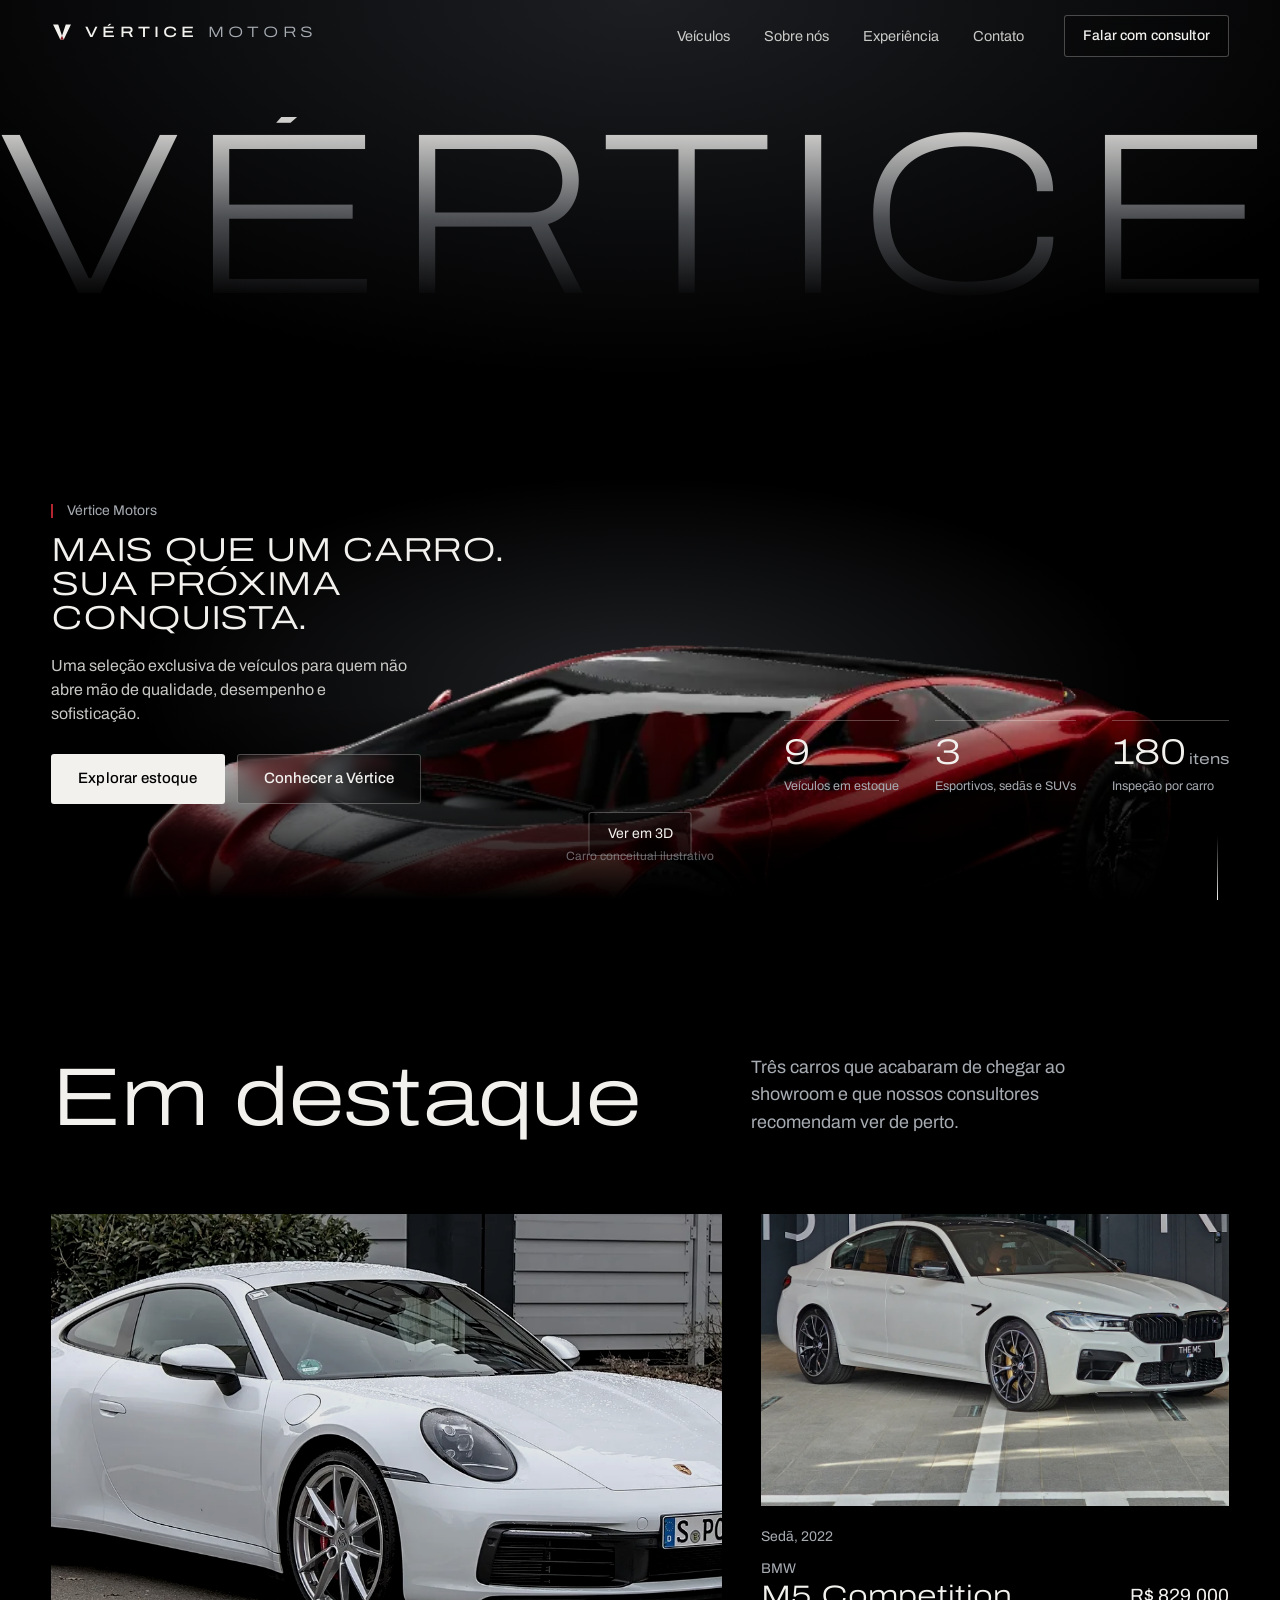
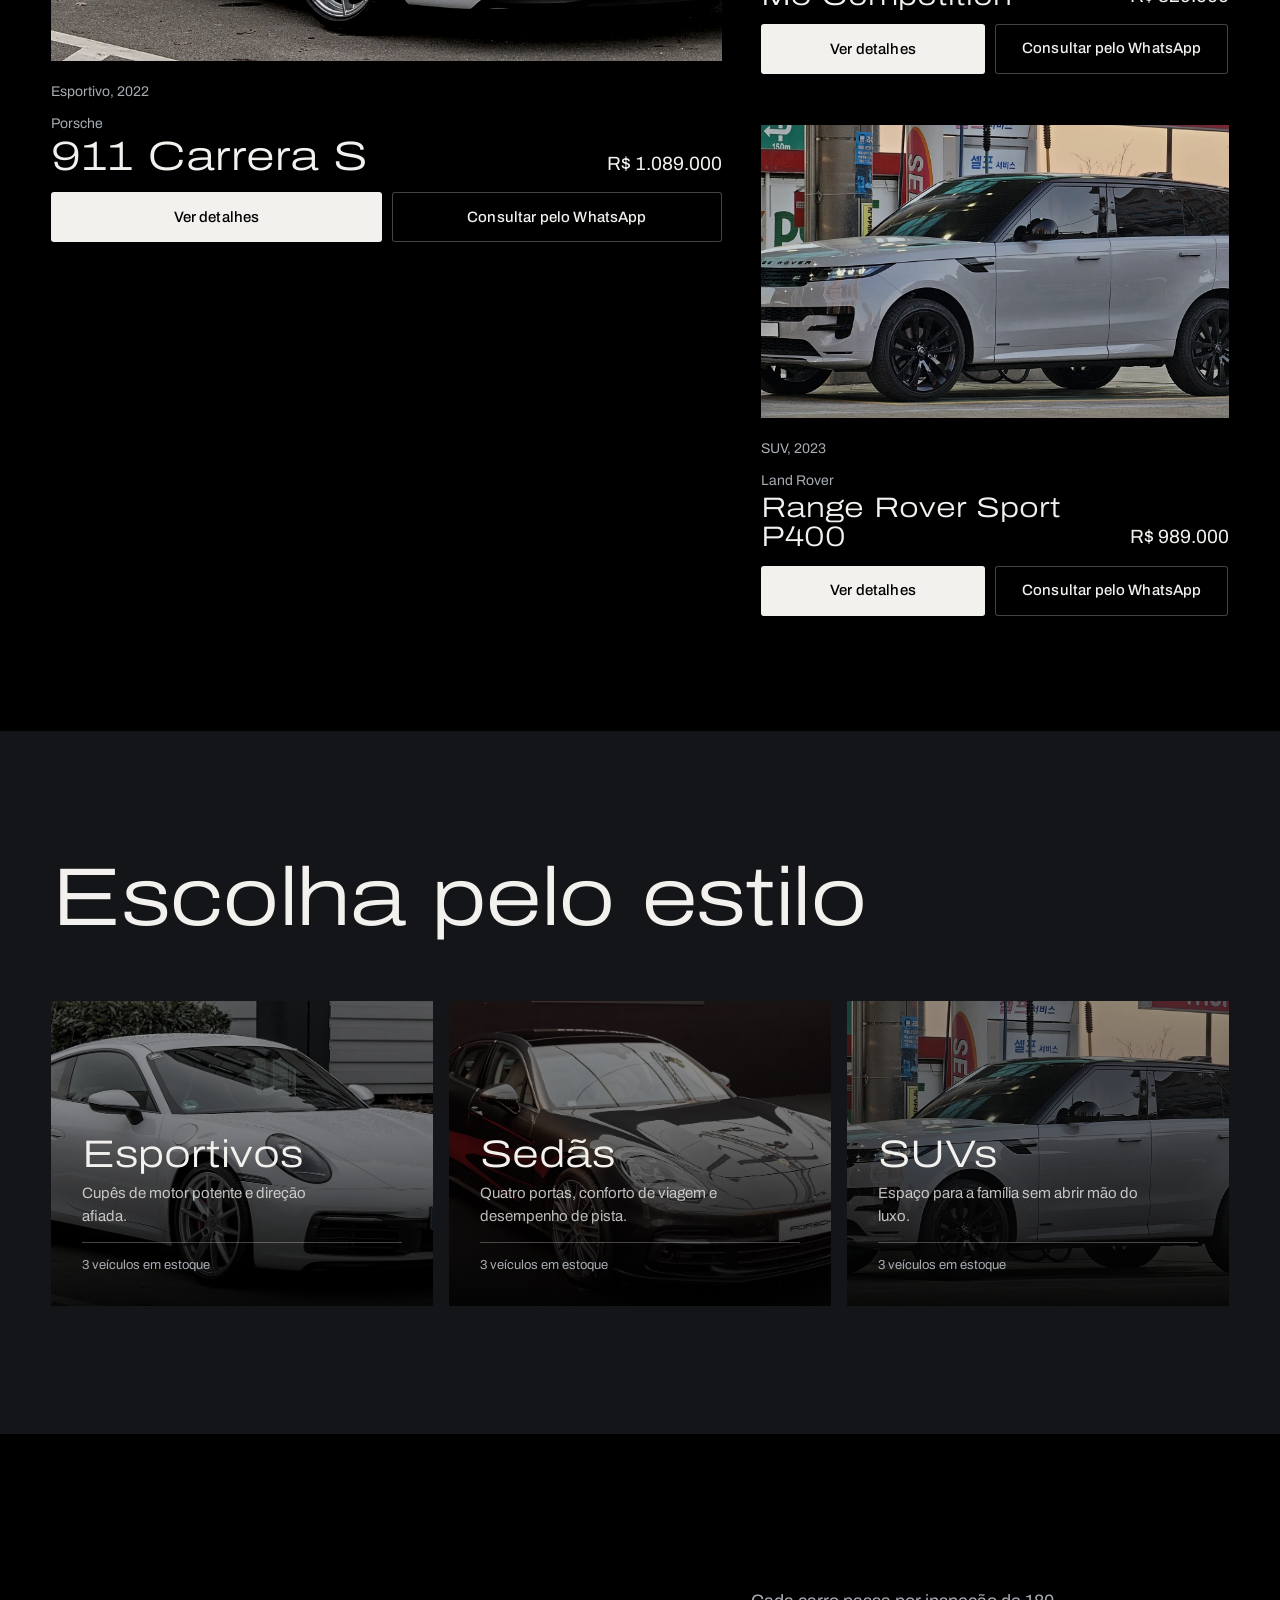
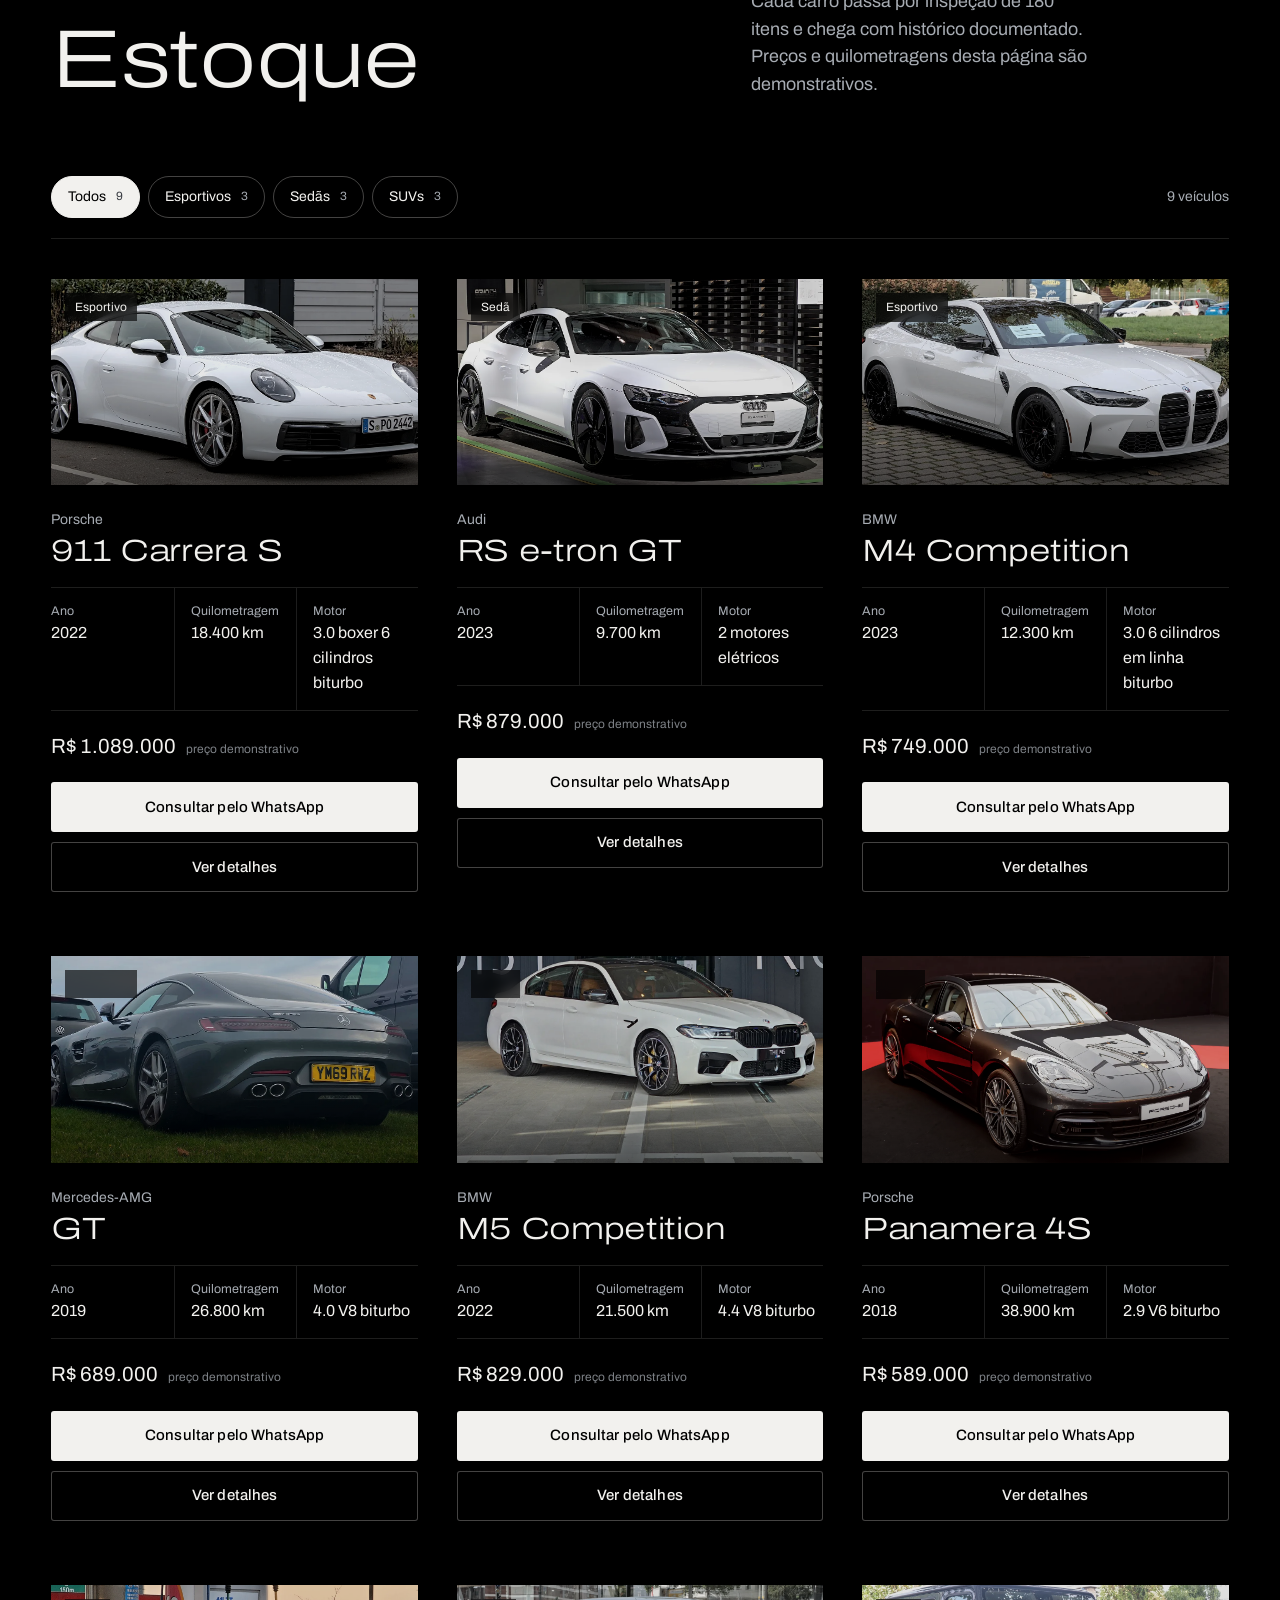
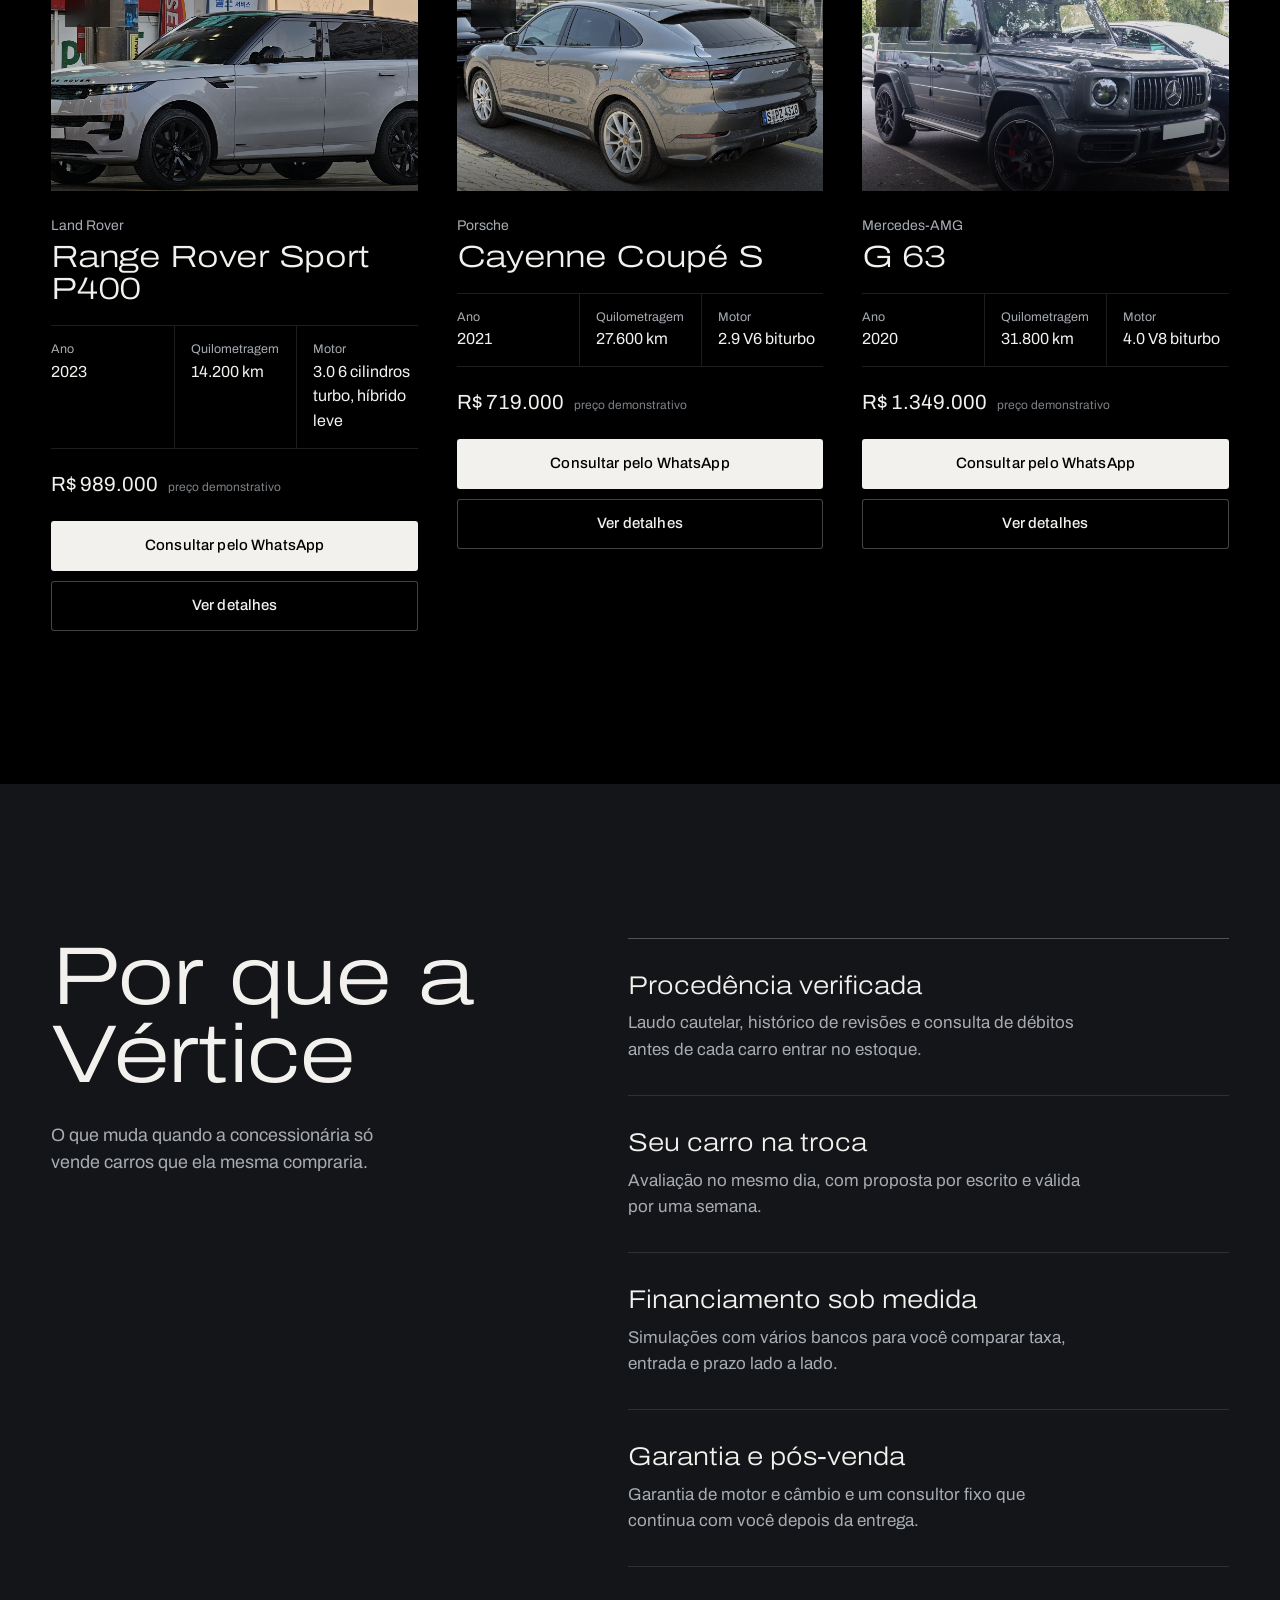
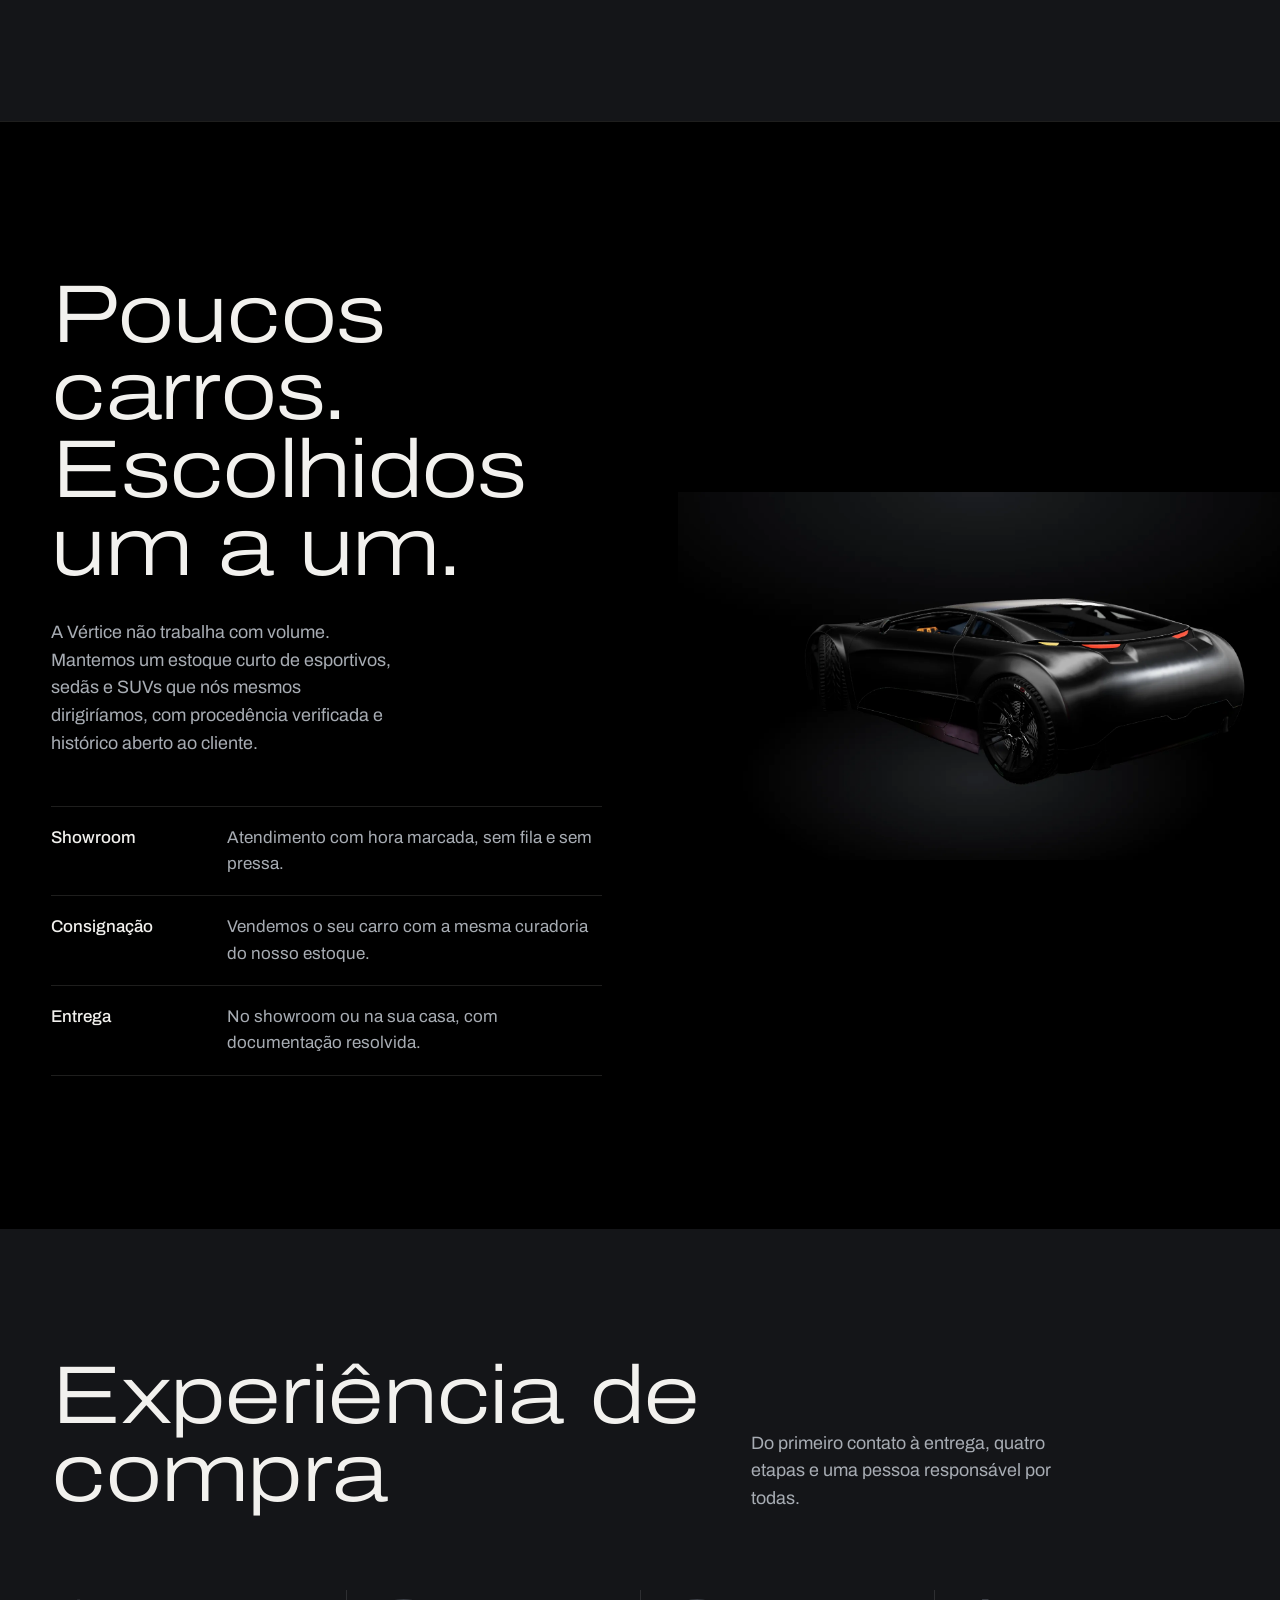
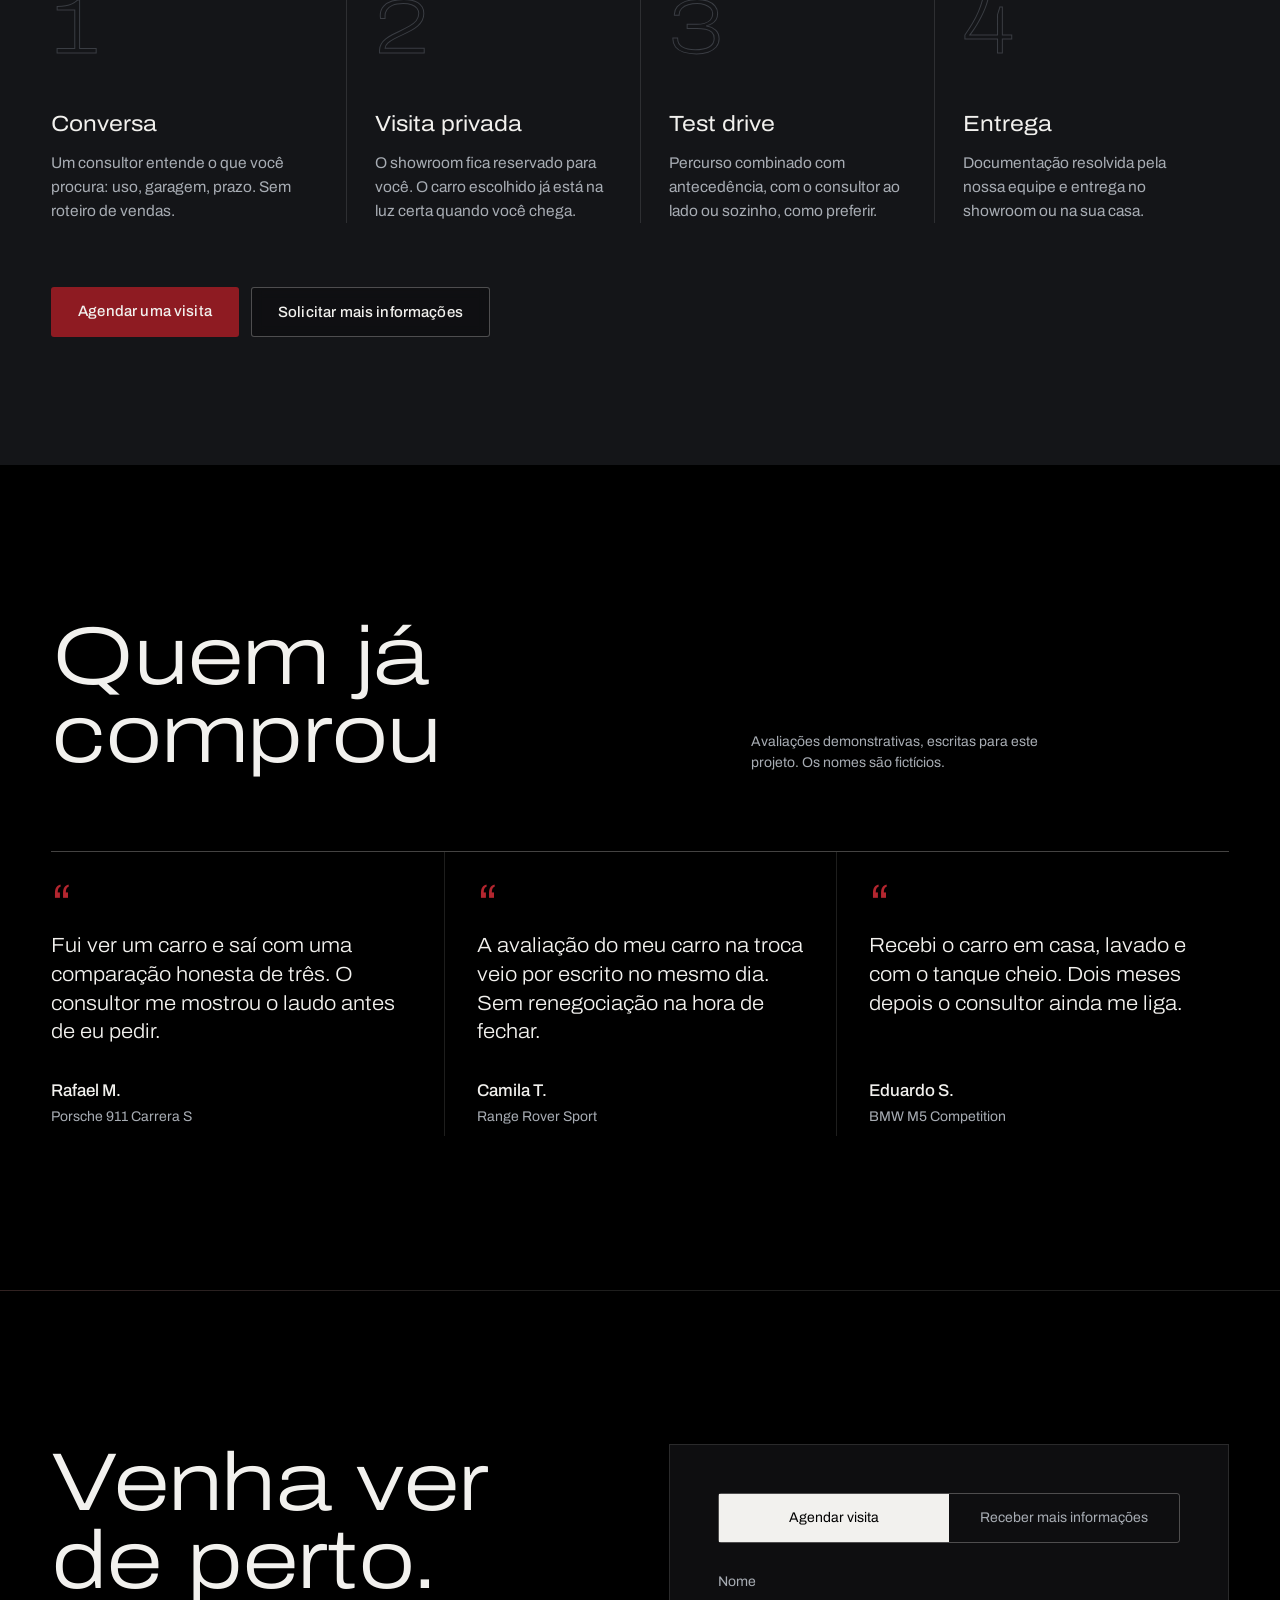
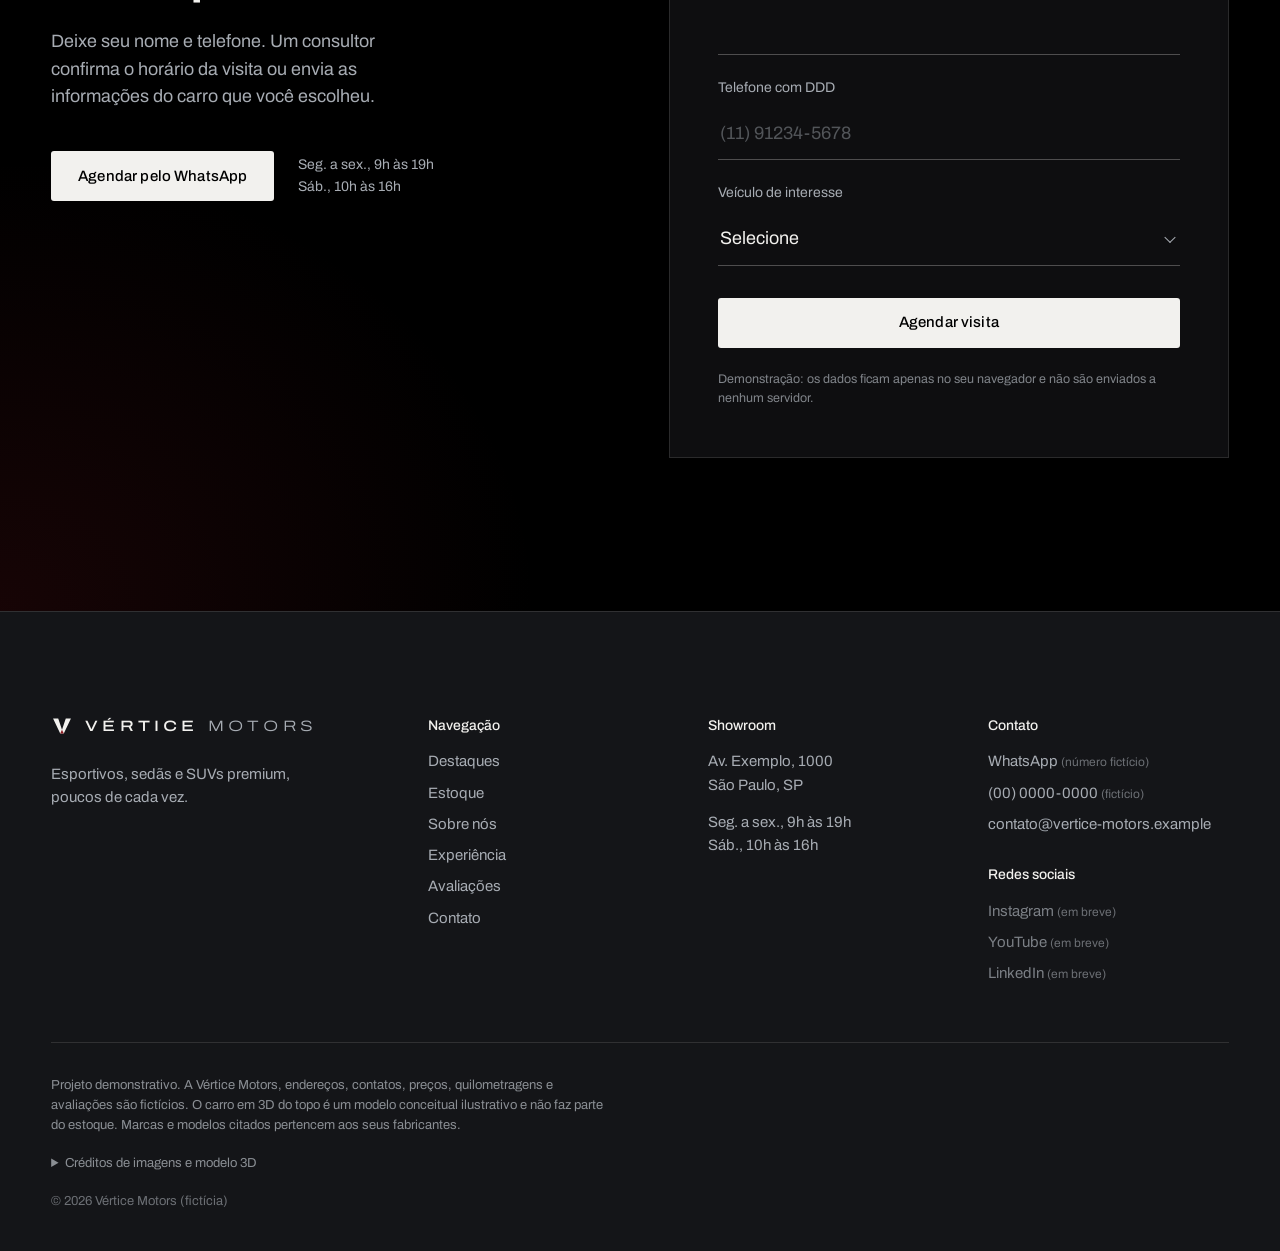
==== commit 7ba9f48e: "feat: HERO 3D institucional e site de concessionária com estoque O site deixa de girar em torno de u" ====
--- a/index.html
+++ b/index.html
@@ -3,10 +3,10 @@
   <head>
     <meta charset="utf-8" />
     <meta name="viewport" content="width=device-width, initial-scale=1" />
-    <title>Vértice Motors | Esportivos e veículos de luxo</title>
+    <title>Vértice Motors | Concessionária de esportivos, sedãs e SUVs premium</title>
     <meta
       name="description"
-      content="Vértice Motors: curadoria de esportivos e veículos de luxo, com atendimento privado em showroom. Projeto demonstrativo."
+      content="Vértice Motors: seleção de esportivos, sedãs e SUVs premium com procedência verificada e atendimento privado em showroom. Projeto demonstrativo."
     />
     <meta name="theme-color" content="#000000" />
     <meta name="color-scheme" content="dark" />
@@ -14,15 +14,15 @@
     <meta property="og:type" content="website" />
     <meta property="og:locale" content="pt_BR" />
     <meta property="og:site_name" content="Vértice Motors" />
-    <meta property="og:title" content="Vértice Motors | Esportivos e veículos de luxo" />
+    <meta property="og:title" content="Vértice Motors | Mais que um carro. Sua próxima conquista." />
     <meta
       property="og:description"
-      content="Curadoria de esportivos e veículos de luxo, com atendimento privado em showroom. Projeto demonstrativo."
+      content="Seleção de esportivos, sedãs e SUVs premium com atendimento privado em showroom. Projeto demonstrativo."
     />
     <meta property="og:image" content="og.jpg" />
     <meta property="og:image:width" content="1200" />
     <meta property="og:image:height" content="630" />
-    <meta property="og:image:alt" content="Arco GT em estúdio escuro, Vértice Motors" />
+    <meta property="og:image:alt" content="Carro esportivo em showroom escuro, Vértice Motors" />
     <meta name="twitter:card" content="summary_large_image" />
 
     <link rel="icon" href="favicon.svg" type="image/svg+xml" />
@@ -48,7 +48,7 @@
     <script type="module" src="js/main.js"></script>
   </head>
   <body>
-    <a href="#arco" class="skip-link">Pular para o conteúdo</a>
+    <a href="#destaques" class="skip-link">Pular para o conteúdo</a>
 
     <header class="hdr-header" data-scrolled="false" data-open="false">
       <div class="hdr-bar">
@@ -107,14 +107,14 @@
     <main id="topo">
       <section class="hero-hero" aria-labelledby="hero-title" data-ready="false">
         <div class="hero-stage">
-          <h1 id="hero-title" class="hero-name"><span class="hero-nameBrand">Vértice</span> Arco GT</h1>
+          <p class="hero-name" aria-hidden="true">Vértice</p>
 
           <div class="hero-poster" data-faded="false">
             <picture>
               <source media="(max-width: 760px)" srcset="images/arco/hero-poster-mobile.webp" />
               <img
                 src="images/arco/hero-poster.webp"
-                alt="Arco GT em estúdio, vista dianteira de três quartos"
+                alt="Carro esportivo vermelho em um showroom escuro"
                 fetchpriority="high"
               />
             </picture>
@@ -124,187 +124,84 @@
 
           <div class="hero-loading" role="status" hidden>
             <span class="hero-loadingBar"></span>
-            <span class="hero-loadingText">Preparando o estúdio 0%</span>
+            <span class="hero-loadingText">Acendendo o showroom 0%</span>
           </div>
 
           <p class="hero-notice" role="status" hidden>
-            Não foi possível carregar o modelo 3D. Exibindo a foto de estúdio.
+            Não foi possível carregar o carro em 3D. Exibindo a foto do showroom.
           </p>
 
           <button type="button" class="hero-load3d" hidden>Ver em 3D</button>
         </div>
 
         <div class="hero-copy">
-          <p class="hero-edition">Peça única do acervo Vértice</p>
+          <p class="hero-edition">Vértice Motors</p>
+          <h1 id="hero-title" class="hero-title">Mais que um carro.<br />Sua próxima conquista.</h1>
           <p class="hero-tagline">
-            Um cupê elétrico desenhado em uma só linha, do farol à lanterna. Silencioso no trânsito, brutal quando
-            você pede.
+            Uma seleção exclusiva de veículos para quem não abre mão de qualidade, desempenho e sofisticação.
           </p>
           <div class="hero-actions">
-            <a href="#arco" class="btn btn-primary">Explorar veículo</a>
-            <a class="btn btn-ghost hero-consult" target="_blank" rel="noopener noreferrer">Falar com um consultor</a>
+            <a href="#estoque" class="btn btn-primary">Explorar estoque</a>
+            <a href="#sobre" class="btn btn-ghost">Conhecer a Vértice</a>
           </div>
         </div>
 
         <dl class="hero-stats">
           <div class="hero-stat">
-            <dt>Potência combinada</dt>
-            <dd>680<small>cv</small></dd>
+            <dt>Veículos em estoque</dt>
+            <dd class="hero-stockCount">9</dd>
           </div>
           <div class="hero-stat">
-            <dt>De 0 a 100 km/h</dt>
-            <dd>2,4<small>s</small></dd>
+            <dt>Esportivos, sedãs e SUVs</dt>
+            <dd class="hero-categoryCount">3</dd>
           </div>
           <div class="hero-stat">
-            <dt>Dois motores elétricos</dt>
-            <dd>AWD</dd>
-          </div>
-          <p class="hero-statsNote">Valores demonstrativos</p>
+            <dt>Inspeção por carro</dt>
+            <dd>180<small>itens</small></dd>
+          </div>
         </dl>
 
         <div class="hero-controls">
-          <fieldset class="hero-paints" hidden>
-            <legend>Cor: <span class="hero-paintName">Carmim</span></legend>
-          </fieldset>
-          <button type="button" class="hero-zoom" aria-pressed="false" hidden>Aproximar</button>
+          <button type="button" class="hero-zoom hero-rotate" aria-pressed="false" hidden>Pausar rotação</button>
           <p class="hero-hint" hidden>Arraste para girar</p>
-        </div>
-
-        <a href="#arco" class="hero-scroll" aria-label="Rolar para a apresentação do veículo"><span></span></a>
-      </section>
-
-      <section id="arco" class="sc-section" aria-labelledby="arco-title">
+          <p class="hero-caption">Carro conceitual ilustrativo</p>
+        </div>
+
+        <a href="#destaques" class="hero-scroll" aria-label="Rolar para os veículos em destaque"><span></span></a>
+      </section>
+
+      <section id="destaques" class="fe-section" aria-labelledby="destaques-title">
         <div class="wrap">
-          <div class="reveal sc-intro">
-            <h2 id="arco-title" class="display section-title">Desenhado<br />em uma só linha.</h2>
-            <p class="lede">
-              O Arco GT é a peça central do nosso showroom: um estudo de forma pura, construído para ser visto de
-              perto e dirigido sem pressa.
-            </p>
-          </div>
-
-          <div class="sc-chapters">
-            <article class="sc-chapter" data-variant="0">
-              <div class="reveal sc-media">
-                <img src="images/arco/side.webp" width="2000" height="1000" alt="Perfil lateral do Arco GT carmim" loading="lazy" decoding="async" />
-              </div>
-              <div class="reveal sc-text" style="transition-delay: 120ms">
-                <p class="sc-kicker">Design</p>
-                <h3 class="sc-heading">Uma superfície contínua</h3>
-                <p class="sc-body">
-                  O vinco que nasce no farol percorre a lateral inteira e só termina na lanterna. Nenhuma entrada de ar
-                  a mais do que o necessário.
-                </p>
-              </div>
-            </article>
-
-            <article class="sc-chapter" data-variant="1">
-              <div class="reveal sc-media">
-                <img src="images/arco/headlight.webp" width="1600" height="1100" alt="Detalhe do farol e do capô do Arco GT" loading="lazy" decoding="async" />
-              </div>
-              <div class="reveal sc-text" style="transition-delay: 120ms">
-                <p class="sc-kicker">Tecnologia</p>
-                <h3 class="sc-heading">Luz em uma linha de dois milímetros</h3>
-                <p class="sc-body">
-                  Faróis de assinatura fina, integrados ao capô. À noite, o carro se reconhece antes de aparecer.
-                </p>
-              </div>
-            </article>
-
-            <article class="sc-chapter" data-variant="2">
-              <div class="reveal sc-media">
-                <img src="images/arco/top.webp" width="1800" height="1100" alt="Vista superior do Arco GT, teto de vidro e bancos vermelhos" loading="lazy" decoding="async" />
-              </div>
-              <div class="reveal sc-text" style="transition-delay: 120ms">
-                <p class="sc-kicker">Conforto</p>
-                <h3 class="sc-heading">Teto de vidro, cabine para dois</h3>
-                <p class="sc-body">
-                  Bancos em couro carmim, painel baixo e um teto inteiriço que deixa o céu entrar sem abrir mão do
-                  silêncio.
-                </p>
-              </div>
-            </article>
-
-            <article class="sc-chapter" data-variant="3">
-              <div class="reveal sc-media">
-                <img src="images/arco/wheel.webp" width="1600" height="1100" alt="Roda dianteira e disco de freio do Arco GT" loading="lazy" decoding="async" />
-              </div>
-              <div class="reveal sc-text" style="transition-delay: 120ms">
-                <p class="sc-kicker">Desempenho</p>
-                <h3 class="sc-heading">Torque inteiro desde o primeiro metro</h3>
-                <p class="sc-body">
-                  Um motor por eixo, tração integral e freios de disco ventilado dimensionados para repetir a frenagem
-                  volta após volta.
-                </p>
-              </div>
-            </article>
-          </div>
-        </div>
-      </section>
-
-      <section id="galeria" class="gal-section" aria-labelledby="galeria-title">
-        <div class="wrap gal-head">
-          <h2 id="galeria-title" class="display section-title">Galeria</h2>
-          <div class="gal-nav">
-            <p class="gal-count">7 ângulos, três cores</p>
-            <button type="button" class="gal-prevBtn" aria-label="Imagens anteriores" disabled>
-              <svg width="20" height="12" viewBox="0 0 20 12" aria-hidden="true" style="transform: scaleX(-1)"><path d="M0 6h18M13 1l5 5-5 5" fill="none" stroke="currentColor" stroke-width="1.2" /></svg>
-            </button>
-            <button type="button" class="gal-nextBtn" aria-label="Próximas imagens">
-              <svg width="20" height="12" viewBox="0 0 20 12" aria-hidden="true"><path d="M0 6h18M13 1l5 5-5 5" fill="none" stroke="currentColor" stroke-width="1.2" /></svg>
-            </button>
-          </div>
-        </div>
-
-        <ul class="gal-track"></ul>
-
-        <dialog class="gal-lightbox" aria-label="Visualização ampliada">
-          <figure class="gal-figure">
-            <img class="gal-full" alt="" />
-            <figcaption>
-              <span class="gal-caption"></span>
-              <span class="gal-counter" aria-live="polite"></span>
-            </figcaption>
-          </figure>
-          <button type="button" class="gal-close" autofocus>Fechar</button>
-          <button type="button" class="gal-step gal-prev" aria-label="Imagem anterior">
-            <svg width="20" height="12" viewBox="0 0 20 12" aria-hidden="true" style="transform: scaleX(-1)"><path d="M0 6h18M13 1l5 5-5 5" fill="none" stroke="currentColor" stroke-width="1.2" /></svg>
-          </button>
-          <button type="button" class="gal-step gal-next" aria-label="Próxima imagem">
-            <svg width="20" height="12" viewBox="0 0 20 12" aria-hidden="true"><path d="M0 6h18M13 1l5 5-5 5" fill="none" stroke="currentColor" stroke-width="1.2" /></svg>
-          </button>
-        </dialog>
-      </section>
-
-      <section id="especificacoes" class="sp-section" aria-labelledby="specs-title">
+          <div class="fe-head">
+            <h2 id="destaques-title" class="display section-title">Em destaque</h2>
+            <p class="lede">Três carros que acabaram de chegar ao showroom e que nossos consultores recomendam ver de perto.</p>
+          </div>
+          <div class="fe-grid"></div>
+        </div>
+      </section>
+
+      <section id="categorias" class="cat-section" aria-labelledby="categorias-title">
         <div class="wrap">
-          <div class="sp-head">
-            <h2 id="specs-title" class="display section-title">Ficha técnica</h2>
-            <p class="sp-note">O Arco GT é um carro-conceito fictício. Todos os valores desta ficha são demonstrativos.</p>
-          </div>
-          <dl class="reveal sp-grid"></dl>
-          <div class="sp-cta">
-            <a
-              class="btn btn-primary"
-              data-wa="Olá! Gostaria de receber a ficha técnica completa do Arco GT."
-              target="_blank"
-              rel="noopener noreferrer"
-              >Receber ficha completa no WhatsApp</a
-            >
-            <a class="btn btn-ghost" href="#contato">Agendar uma visita</a>
-          </div>
+          <h2 id="categorias-title" class="display section-title cat-title">Escolha pelo estilo</h2>
+          <ul class="cat-grid"></ul>
         </div>
       </section>
 
       <section id="estoque" class="inv-section" aria-labelledby="estoque-title">
         <div class="wrap">
           <div class="inv-head">
-            <h2 id="estoque-title" class="display section-title">Em estoque</h2>
+            <h2 id="estoque-title" class="display section-title">Estoque</h2>
             <p class="lede">
               Cada carro passa por inspeção de 180 itens e chega com histórico documentado. Preços e quilometragens
               desta página são demonstrativos.
             </p>
           </div>
+
+          <div class="inv-toolbar">
+            <div class="inv-filters" role="group" aria-label="Filtrar por categoria"></div>
+            <p class="inv-count" aria-live="polite"></p>
+          </div>
+
           <ul class="inv-grid"></ul>
         </div>
 
@@ -325,13 +222,40 @@
                 são fictícios.
               </p>
               <div class="inv-sheetActions">
-                <a class="btn btn-red inv-wa" target="_blank" rel="noopener noreferrer">Consultar disponibilidade</a>
+                <a class="btn btn-red inv-wa" target="_blank" rel="noopener noreferrer">Consultar pelo WhatsApp</a>
                 <button type="button" class="btn btn-ghost inv-schedule">Agendar visita para ver este carro</button>
               </div>
             </div>
             <button type="button" class="inv-close" autofocus>Fechar</button>
           </div>
         </dialog>
+      </section>
+
+      <section id="diferenciais" class="dif-section" aria-labelledby="diferenciais-title">
+        <div class="wrap dif-grid">
+          <div class="dif-intro">
+            <h2 id="diferenciais-title" class="display section-title">Por que a Vértice</h2>
+            <p class="lede">O que muda quando a concessionária só vende carros que ela mesma compraria.</p>
+          </div>
+          <dl class="dif-list">
+            <div class="reveal">
+              <dt>Procedência verificada</dt>
+              <dd>Laudo cautelar, histórico de revisões e consulta de débitos antes de cada carro entrar no estoque.</dd>
+            </div>
+            <div class="reveal" style="transition-delay: 80ms">
+              <dt>Seu carro na troca</dt>
+              <dd>Avaliação no mesmo dia, com proposta por escrito e válida por uma semana.</dd>
+            </div>
+            <div class="reveal" style="transition-delay: 160ms">
+              <dt>Financiamento sob medida</dt>
+              <dd>Simulações com vários bancos para você comparar taxa, entrada e prazo lado a lado.</dd>
+            </div>
+            <div class="reveal" style="transition-delay: 240ms">
+              <dt>Garantia e pós-venda</dt>
+              <dd>Garantia de motor e câmbio e um consultor fixo que continua com você depois da entrega.</dd>
+            </div>
+          </dl>
+        </div>
       </section>
 
       <section id="sobre" class="ab-about" aria-labelledby="sobre-title">
@@ -339,21 +263,21 @@
           <div class="reveal ab-aboutText">
             <h2 id="sobre-title" class="display section-title">Poucos carros.<br />Escolhidos um a um.</h2>
             <p class="lede">
-              A Vértice não trabalha com volume. Mantemos um estoque curto de esportivos e carros de luxo que nós mesmos
+              A Vértice não trabalha com volume. Mantemos um estoque curto de esportivos, sedãs e SUVs que nós mesmos
               dirigiríamos, com procedência verificada e histórico aberto ao cliente.
             </p>
             <dl class="ab-facts">
               <div>
-                <dt>Procedência</dt>
-                <dd>Laudo cautelar e histórico de revisões de cada carro.</dd>
+                <dt>Showroom</dt>
+                <dd>Atendimento com hora marcada, sem fila e sem pressa.</dd>
               </div>
               <div>
                 <dt>Consignação</dt>
                 <dd>Vendemos o seu carro com a mesma curadoria do nosso estoque.</dd>
               </div>
               <div>
-                <dt>Pós-venda</dt>
-                <dd>Um consultor fixo acompanha você depois da compra.</dd>
+                <dt>Entrega</dt>
+                <dd>No showroom ou na sua casa, com documentação resolvida.</dd>
               </div>
             </dl>
           </div>
@@ -362,7 +286,7 @@
               src="images/arco/rear-graphite.webp"
               width="1800"
               height="1100"
-              alt="Arco GT grafite no showroom escuro, traseira iluminada"
+              alt="Showroom escuro da Vértice com um carro grafite iluminado por trás"
               loading="lazy"
               decoding="async"
             />
@@ -373,7 +297,7 @@
       <section id="experiencia" class="ab-experience" aria-labelledby="experiencia-title">
         <div class="wrap">
           <div class="ab-expHead">
-            <h2 id="experiencia-title" class="display section-title">Experiência</h2>
+            <h2 id="experiencia-title" class="display section-title">Experiência de compra</h2>
             <p class="lede">Do primeiro contato à entrega, quatro etapas e uma pessoa responsável por todas.</p>
           </div>
           <ol class="ab-steps">
@@ -402,6 +326,40 @@
             <button type="button" class="btn btn-red" data-interest="visita">Agendar uma visita</button>
             <button type="button" class="btn btn-ghost" data-interest="informacoes">Solicitar mais informações</button>
           </div>
+        </div>
+      </section>
+
+      <section id="avaliacoes" class="rev-section" aria-labelledby="avaliacoes-title">
+        <div class="wrap">
+          <div class="rev-head">
+            <h2 id="avaliacoes-title" class="display section-title">Quem já comprou</h2>
+            <p class="rev-note">Avaliações demonstrativas, escritas para este projeto. Os nomes são fictícios.</p>
+          </div>
+          <ul class="rev-list">
+            <li class="reveal rev-item">
+              <blockquote>
+                <p>
+                  Fui ver um carro e saí com uma comparação honesta de três. O consultor me mostrou o laudo antes de eu
+                  pedir.
+                </p>
+              </blockquote>
+              <p class="rev-author">Rafael M.<span>Porsche 911 Carrera S</span></p>
+            </li>
+            <li class="reveal rev-item" style="transition-delay: 100ms">
+              <blockquote>
+                <p>
+                  A avaliação do meu carro na troca veio por escrito no mesmo dia. Sem renegociação na hora de fechar.
+                </p>
+              </blockquote>
+              <p class="rev-author">Camila T.<span>Range Rover Sport</span></p>
+            </li>
+            <li class="reveal rev-item" style="transition-delay: 200ms">
+              <blockquote>
+                <p>Recebi o carro em casa, lavado e com o tanque cheio. Dois meses depois o consultor ainda me liga.</p>
+              </blockquote>
+              <p class="rev-author">Eduardo S.<span>BMW M5 Competition</span></p>
+            </li>
+          </ul>
         </div>
       </section>
 
@@ -505,17 +463,18 @@
                 <span class="logo-type">VÉRTICE<span> MOTORS</span></span>
               </span>
             </a>
-            <p>Esportivos e carros de luxo, poucos de cada vez.</p>
+            <p>Esportivos, sedãs e SUVs premium, poucos de cada vez.</p>
           </div>
 
           <nav aria-label="Rodapé" class="ft-col">
             <h2>Navegação</h2>
             <ul>
-              <li><a href="#estoque">Veículos</a></li>
+              <li><a href="#destaques">Destaques</a></li>
+              <li><a href="#estoque">Estoque</a></li>
               <li><a href="#sobre">Sobre nós</a></li>
               <li><a href="#experiencia">Experiência</a></li>
+              <li><a href="#avaliacoes">Avaliações</a></li>
               <li><a href="#contato">Contato</a></li>
-              <li><a href="#galeria">Galeria</a></li>
             </ul>
           </nav>
 
@@ -546,8 +505,9 @@
 
         <div class="ft-bottom">
           <p class="ft-demo">
-            Projeto demonstrativo. A Vértice Motors, o Arco GT, endereços, contatos, preços e quilometragens são fictícios.
-            Marcas e modelos citados pertencem aos seus fabricantes.
+            Projeto demonstrativo. A Vértice Motors, endereços, contatos, preços, quilometragens e avaliações são
+            fictícios. O carro em 3D do topo é um modelo conceitual ilustrativo e não faz parte do estoque. Marcas e
+            modelos citados pertencem aos seus fabricantes.
           </p>
           <details class="ft-credits">
             <summary>Créditos de imagens e modelo 3D</summary>
@@ -557,7 +517,7 @@
                 GmbH.
                 <a class="link" href="https://github.com/KhronosGroup/glTF-Sample-Assets/tree/main/Models/CarConcept" target="_blank" rel="noopener noreferrer">Fonte</a>,
                 <a class="link" href="https://creativecommons.org/licenses/by/4.0/" target="_blank" rel="noopener noreferrer">CC BY 4.0</a>.
-                Renders do Arco GT gerados a partir deste modelo.
+                Imagens do showroom geradas a partir deste modelo.
               </li>
             </ul>
           </details>
--- a/css/styles.css
+++ b/css/styles.css
@@ -437,14 +437,14 @@
   flex-direction: column;
   align-items: center;
   text-align: center;
-  font-size: clamp(72px, 15.5vw, 290px);
+  font-size: clamp(80px, 18vw, 330px);
   font-variation-settings: "wdth" var(--wide);
   font-weight: 200;
   line-height: 0.86;
-  letter-spacing: 0.12em;
+  letter-spacing: 0.16em;
   white-space: nowrap;
   text-transform: uppercase;
-  background: linear-gradient(180deg, #f2f1ee 8%, #8d9198 58%, rgba(141, 145, 152, 0.08) 96%);
+  background: linear-gradient(180deg, rgba(242, 241, 238, 0.85) 6%, rgba(141, 145, 152, 0.5) 52%, rgba(141, 145, 152, 0) 92%);
   -webkit-background-clip: text;
   background-clip: text;
   color: transparent;
@@ -456,20 +456,25 @@
     letter-spacing 2.6s var(--ease);
 }
 
-.hero-nameBrand {
-  display: block;
-  margin-bottom: 0.9em;
-  font-size: max(13px, 0.075em);
-  font-weight: 400;
-  letter-spacing: 0.6em;
-  line-height: 1;
-  color: var(--silver);
-  -webkit-text-fill-color: var(--silver);
-}
-
 .hero-hero[data-ready="true"] .hero-name {
   opacity: 1;
+  letter-spacing: 0.02em;
+}
+
+.hero-title {
+  margin-bottom: 18px;
+  font-size: clamp(28px, 2.6vw, 44px);
+  font-variation-settings: "wdth" var(--wide);
+  font-weight: 300;
+  line-height: 1.02;
   letter-spacing: -0.01em;
+  text-transform: uppercase;
+}
+
+.hero-caption {
+  color: rgba(167, 172, 179, 0.6);
+  font-size: 12px;
+  white-space: nowrap;
 }
 
 .hero-canvas {
@@ -600,20 +605,24 @@
 .hero-copy {
   left: var(--gutter);
   bottom: 96px;
-  max-width: 420px;
+  max-width: 480px;
 }
 
 .hero-edition {
-  margin-bottom: 14px;
+  margin-bottom: 16px;
+  padding-left: 14px;
+  border-left: 2px solid var(--red-bright);
   color: var(--silver);
   font-size: 14px;
+  line-height: 1;
 }
 
 .hero-tagline {
   margin-bottom: 28px;
-  font-size: clamp(17px, 1.35vw, 20px);
-  line-height: 1.45;
-  max-width: 36ch;
+  font-size: clamp(16px, 1.2vw, 18px);
+  line-height: 1.5;
+  max-width: 40ch;
+  color: rgba(242, 241, 238, 0.82);
 }
 
 .hero-actions {
@@ -680,67 +689,13 @@
   transform: translateX(-50%);
 }
 
-.hero-paints {
-  display: flex;
-  align-items: center;
-  gap: 10px;
-  margin: 0;
-  padding: 0;
-  border: 0;
-}
-
-.hero-paints legend {
-  float: left;
-  margin-right: 8px;
-  color: var(--silver);
-  font-size: 13px;
-  white-space: nowrap;
-}
-
-.hero-swatch {
-  position: relative;
-  display: block;
-  width: 24px;
-  height: 24px;
-  border-radius: 50%;
-  background: var(--swatch);
-  box-shadow:
-    inset 0 0 0 1px rgba(255, 255, 255, 0.25),
-    inset 0 6px 8px rgba(255, 255, 255, 0.18);
-  cursor: pointer;
-  transition: transform 0.3s var(--ease);
-}
-
-.hero-swatch::after {
-  content: "";
-  position: absolute;
-  inset: -5px;
-  border: 1px solid transparent;
-  border-radius: 50%;
-  transition: border-color 0.3s var(--ease);
-}
-
-.hero-swatch:has(input:checked)::after {
-  border-color: var(--white);
-}
-
-.hero-swatch:has(input:focus-visible)::after {
-  border-color: var(--white);
-  outline: 2px solid var(--white);
-  outline-offset: 2px;
-}
-
-.hero-swatch:hover {
-  transform: scale(1.08);
-}
-
-.hero-swatch input {
-  position: absolute;
-  inset: 0;
-  margin: 0;
-  opacity: 0;
-  cursor: pointer;
-}
+
+
+
+
+
+
+
 
 .hero-zoom {
   padding: 7px 14px;
@@ -797,7 +752,15 @@
 @media (max-width: 1180px) {
   .hero-copy {
     bottom: 120px;
-    max-width: 340px;
+    max-width: 360px;
+  }
+
+  .hero-title {
+    font-size: 28px;
+  }
+
+  .hero-caption {
+    display: none;
   }
 
   .hero-tagline {
@@ -844,14 +807,12 @@
   }
 
   .hero-name {
-    inset: calc(var(--header-h) + 18px) 0 auto;
-    font-size: 17vw;
-  }
-
-  .hero-nameBrand {
-    margin-bottom: 1.1em;
-    font-size: 12px;
-    letter-spacing: 0.5em;
+    inset: calc(var(--header-h) + 24px) 0 auto;
+    font-size: 19vw;
+  }
+
+  .hero-title {
+    font-size: clamp(28px, 8.4vw, 36px);
   }
 
   .hero-copy,
@@ -904,494 +865,6 @@
   .hero-notice,
   .hero-load3d {
     bottom: 64px;
-  }
-}
-
-/* Showcase */
-.sc-section {
-  padding: clamp(96px, 14vw, 200px) 0 clamp(64px, 10vw, 140px);
-}
-
-.sc-intro {
-  display: grid;
-  grid-template-columns: 1.4fr 1fr;
-  align-items: end;
-  gap: 48px;
-  margin-bottom: clamp(72px, 10vw, 160px);
-}
-
-.sc-chapters {
-  display: grid;
-  gap: clamp(72px, 10vw, 160px);
-}
-
-.sc-chapter {
-  display: grid;
-  grid-template-columns: repeat(12, 1fr);
-  align-items: center;
-  gap: 24px;
-}
-
-.sc-media {
-  position: relative;
-  overflow: hidden;
-  background: var(--graphite);
-}
-
-.sc-media img {
-  width: 100%;
-  height: auto;
-}
-
-.sc-chapter[data-variant="0"] .sc-media {
-  grid-column: 1 / 10;
-}
-
-.sc-chapter[data-variant="0"] .sc-text {
-  grid-column: 10 / 13;
-  align-self: end;
-}
-
-.sc-chapter[data-variant="1"] .sc-media {
-  grid-column: 6 / 13;
-  grid-row: 1;
-}
-
-.sc-chapter[data-variant="1"] .sc-text {
-  grid-column: 2 / 6;
-  grid-row: 1;
-}
-
-.sc-chapter[data-variant="2"] .sc-media {
-  grid-column: 2 / 9;
-}
-
-.sc-chapter[data-variant="2"] .sc-text {
-  grid-column: 9 / 13;
-  align-self: start;
-  padding-top: 8%;
-}
-
-.sc-chapter[data-variant="3"] .sc-media {
-  grid-column: 5 / 13;
-  grid-row: 1;
-}
-
-.sc-chapter[data-variant="3"] .sc-text {
-  grid-column: 1 / 5;
-  grid-row: 1;
-  align-self: end;
-}
-
-.sc-kicker {
-  margin-bottom: 18px;
-  padding-bottom: 14px;
-  border-bottom: 1px solid var(--line);
-  color: var(--silver);
-  font-size: 14px;
-}
-
-.sc-heading {
-  margin-bottom: 16px;
-  font-size: clamp(26px, 2.4vw, 36px);
-  font-variation-settings: "wdth" var(--wide);
-  font-weight: 300;
-  line-height: 1.1;
-  letter-spacing: -0.01em;
-}
-
-.sc-body {
-  max-width: 34ch;
-  color: var(--silver);
-}
-
-@media (max-width: 960px) {
-  .sc-intro {
-    grid-template-columns: 1fr;
-    gap: 24px;
-  }
-
-  .sc-chapter[data-variant] .sc-media,
-  .sc-chapter[data-variant] .sc-text {
-    grid-column: 1 / -1;
-    grid-row: auto;
-    padding-top: 0;
-  }
-
-  .sc-chapter[data-variant="1"] .sc-media,
-  .sc-chapter[data-variant="3"] .sc-media {
-    margin-left: calc(var(--gutter) * -1);
-  }
-
-  .sc-chapter[data-variant="0"] .sc-media,
-  .sc-chapter[data-variant="2"] .sc-media {
-    margin-right: calc(var(--gutter) * -1);
-  }
-}
-
-/* Gallery */
-.gal-section {
-  padding: clamp(64px, 9vw, 140px) 0;
-  border-top: 1px solid var(--line);
-}
-
-.gal-head {
-  display: flex;
-  align-items: flex-end;
-  justify-content: space-between;
-  gap: 24px;
-  margin-bottom: 48px;
-}
-
-.gal-nav {
-  display: flex;
-  align-items: center;
-  gap: 10px;
-}
-
-.gal-count {
-  margin-right: 14px;
-  color: var(--silver);
-  font-size: 14px;
-}
-
-.gal-nav button {
-  display: grid;
-  place-items: center;
-  width: 48px;
-  height: 48px;
-  border: 1px solid var(--line-strong);
-  border-radius: 50%;
-  background: none;
-  cursor: pointer;
-  transition:
-    border-color 0.3s var(--ease),
-    opacity 0.3s var(--ease);
-}
-
-.gal-nav button:hover:not(:disabled) {
-  border-color: var(--white);
-}
-
-.gal-nav button:disabled {
-  opacity: 0.3;
-  cursor: default;
-}
-
-.gal-track {
-  display: flex;
-  gap: 16px;
-  margin: 0;
-  padding: 0 var(--gutter) 8px;
-  list-style: none;
-  overflow-x: auto;
-  scroll-snap-type: x mandatory;
-  scroll-padding-inline: var(--gutter);
-  scrollbar-width: none;
-  overscroll-behavior-x: contain;
-}
-
-.gal-track::-webkit-scrollbar {
-  display: none;
-}
-
-.gal-item {
-  flex: none;
-  scroll-snap-align: start;
-  height: clamp(300px, 42vw, 620px);
-}
-
-.gal-item[data-shape="0"] {
-  aspect-ratio: 16 / 10;
-}
-
-.gal-item[data-shape="1"] {
-  aspect-ratio: 4 / 5;
-}
-
-.gal-item[data-shape="2"] {
-  aspect-ratio: 5 / 4;
-}
-
-.gal-thumb {
-  position: relative;
-  display: block;
-  width: 100%;
-  height: 100%;
-  padding: 0;
-  border: 0;
-  background: var(--graphite);
-  overflow: hidden;
-  cursor: zoom-in;
-}
-
-.gal-thumb img {
-  width: 100%;
-  height: 100%;
-  object-fit: cover;
-  transition: transform 1.2s var(--ease);
-}
-
-.gal-thumb:hover img {
-  transform: scale(1.035);
-}
-
-.gal-zoomHint {
-  position: absolute;
-  right: 16px;
-  bottom: 14px;
-  padding: 6px 10px;
-  background: rgba(0, 0, 0, 0.55);
-  font-size: 12.5px;
-  opacity: 0;
-  transition: opacity 0.4s var(--ease);
-}
-
-.gal-thumb:hover .gal-zoomHint,
-.gal-thumb:focus-visible .gal-zoomHint {
-  opacity: 1;
-}
-
-.gal-thumb:focus-visible {
-  outline-offset: -3px;
-}
-
-.gal-lightbox {
-  width: 100vw;
-  max-width: none;
-  height: 100dvh;
-  max-height: none;
-  margin: 0;
-  padding: 0;
-  border: 0;
-  background: rgba(0, 0, 0, 0.96);
-  color: var(--white);
-}
-
-.gal-lightbox[open] {
-  display: grid;
-  place-items: center;
-  animation: gal-fade 0.4s var(--ease);
-}
-
-.gal-lightbox::backdrop {
-  background: rgba(0, 0, 0, 0.8);
-}
-
-@keyframes gal-fade {
-  from {
-    opacity: 0;
-  }
-}
-
-.gal-figure {
-  display: grid;
-  gap: 14px;
-  width: min(94vw, 1600px);
-}
-
-.gal-full {
-  width: 100%;
-  height: auto;
-  max-height: 80dvh;
-  object-fit: contain;
-  animation: gal-fade 0.5s var(--ease);
-}
-
-.gal-figure figcaption {
-  display: flex;
-  justify-content: space-between;
-  gap: 24px;
-  color: var(--silver);
-  font-size: 14px;
-}
-
-.gal-close {
-  position: absolute;
-  top: 20px;
-  right: var(--gutter);
-  padding: 10px 16px;
-  border: 1px solid var(--line-strong);
-  border-radius: 3px;
-  background: none;
-  cursor: pointer;
-}
-
-.gal-step {
-  position: absolute;
-  top: 50%;
-  display: grid;
-  place-items: center;
-  width: 56px;
-  height: 56px;
-  border: 1px solid var(--line-strong);
-  border-radius: 50%;
-  background: rgba(0, 0, 0, 0.5);
-  cursor: pointer;
-  transform: translateY(-50%);
-}
-
-.gal-prev {
-  left: 20px;
-}
-
-.gal-next {
-  right: 20px;
-}
-
-.gal-close:hover,
-.gal-step:hover {
-  border-color: var(--white);
-}
-
-@media (max-width: 760px) {
-  .gal-head {
-    flex-direction: column;
-    align-items: flex-start;
-  }
-
-  .gal-item,
-  .gal-item[data-shape] {
-    height: auto;
-    width: 84vw;
-    aspect-ratio: 4 / 3;
-  }
-
-  .gal-step {
-    top: auto;
-    bottom: 24px;
-    transform: none;
-  }
-
-  .gal-figure figcaption span:first-child {
-    display: none;
-  }
-}
-
-/* Specs */
-.sp-section {
-  padding: clamp(80px, 11vw, 160px) 0;
-  background:
-    radial-gradient(70% 50% at 85% 0%, rgba(142, 27, 34, 0.14), rgba(0, 0, 0, 0) 70%),
-    var(--graphite);
-}
-
-.sp-head {
-  display: grid;
-  grid-template-columns: 1.4fr 1fr;
-  align-items: end;
-  gap: 32px;
-  margin-bottom: clamp(48px, 6vw, 88px);
-}
-
-.sp-note {
-  max-width: 38ch;
-  color: var(--silver);
-  font-size: 15px;
-}
-
-.sp-grid {
-  display: grid;
-  grid-template-columns: repeat(4, 1fr);
-  border-top: 1px solid var(--line-strong);
-}
-
-.sp-cell {
-  display: flex;
-  flex-direction: column;
-  gap: 10px;
-  padding: 28px 24px 36px 0;
-  border-bottom: 1px solid var(--line);
-}
-
-.sp-cell + .sp-cell {
-  padding-left: 24px;
-  border-left: 1px solid var(--line);
-}
-
-.sp-cell:nth-child(4n + 1) {
-  padding-left: 0;
-  border-left: 0;
-}
-
-.sp-cell dt {
-  order: -1;
-  color: var(--silver);
-  font-size: 14px;
-}
-
-.sp-value {
-  font-size: clamp(48px, 5.4vw, 92px);
-  font-variation-settings: "wdth" var(--wide);
-  font-weight: 200;
-  line-height: 1;
-  letter-spacing: -0.03em;
-  font-variant-numeric: tabular-nums;
-}
-
-.sp-lead .sp-value {
-  font-size: clamp(26px, 2.4vw, 38px);
-  font-weight: 300;
-  line-height: 1.1;
-  letter-spacing: -0.01em;
-}
-
-.sp-unit {
-  margin-left: 8px;
-  font-size: 0.26em;
-  font-weight: 400;
-  letter-spacing: 0;
-  color: var(--silver);
-}
-
-.sp-detail {
-  color: rgba(167, 172, 179, 0.8);
-  font-size: 14px;
-}
-
-.sp-cta {
-  display: flex;
-  flex-wrap: wrap;
-  gap: 12px;
-  margin-top: 56px;
-}
-
-@media (max-width: 960px) {
-  .sp-head {
-    grid-template-columns: 1fr;
-  }
-
-  .sp-grid {
-    grid-template-columns: repeat(2, 1fr);
-  }
-
-  .sp-cell:nth-child(4n + 1) {
-    padding-left: 24px;
-    border-left: 1px solid var(--line);
-  }
-
-  .sp-cell:nth-child(2n + 1) {
-    padding-left: 0;
-    border-left: 0;
-  }
-}
-
-@media (max-width: 480px) {
-  .sp-cell,
-  .sp-cell + .sp-cell {
-    padding: 22px 12px 26px 0;
-  }
-
-  .sp-cell:nth-child(2n) {
-    padding-left: 16px;
-  }
-
-  .sp-value {
-    font-size: 44px;
-  }
-
-  .sp-cta .btn {
-    flex: 1 1 100%;
   }
 }
 
@@ -2274,3 +1747,466 @@
   font-weight: 300;
   color: var(--silver);
 }
+
+/* Featured */
+.fe-section {
+  padding: clamp(96px, 12vw, 180px) 0 clamp(72px, 9vw, 140px);
+}
+
+.fe-head,
+.rev-head {
+  display: grid;
+  grid-template-columns: 1.4fr 1fr;
+  align-items: end;
+  gap: 32px;
+  margin-bottom: clamp(48px, 6vw, 88px);
+}
+
+.fe-grid {
+  display: grid;
+  grid-template-columns: repeat(12, 1fr);
+  grid-template-rows: auto auto;
+  align-items: start;
+  gap: clamp(32px, 4vw, 56px) clamp(20px, 3vw, 48px);
+}
+
+.fe-card {
+  display: flex;
+  flex-direction: column;
+}
+
+.fe-card[data-slot="0"] {
+  grid-column: 1 / 8;
+  grid-row: 1 / 3;
+}
+
+.fe-card[data-slot="1"],
+.fe-card[data-slot="2"] {
+  grid-column: 8 / 13;
+}
+
+.fe-media {
+  position: relative;
+  overflow: hidden;
+  aspect-ratio: 16 / 10;
+  background: var(--graphite);
+}
+
+.fe-card[data-slot="0"] .fe-media {
+  aspect-ratio: 3 / 2;
+}
+
+.fe-media img {
+  width: 100%;
+  height: 100%;
+  object-fit: cover;
+  filter: saturate(0.82) contrast(1.06) brightness(0.9);
+  transition:
+    transform 1.4s var(--ease),
+    filter 1s var(--ease);
+}
+
+.fe-card:hover .fe-media img {
+  transform: scale(1.03);
+  filter: none;
+}
+
+.fe-body {
+  display: grid;
+  grid-template-columns: 1fr auto;
+  align-items: end;
+  gap: 14px 24px;
+  padding-top: 20px;
+}
+
+.fe-meta {
+  grid-column: 1 / -1;
+  color: var(--silver);
+  font-size: 14px;
+}
+
+.fe-name {
+  font-size: clamp(24px, 2.2vw, 34px);
+  font-variation-settings: "wdth" var(--wide);
+  font-weight: 300;
+  line-height: 1.05;
+}
+
+.fe-card[data-slot="0"] .fe-name {
+  font-size: clamp(30px, 3.2vw, 48px);
+}
+
+.fe-name span {
+  display: block;
+  margin-bottom: 4px;
+  font-size: 14px;
+  font-variation-settings: "wdth" 100;
+  font-weight: 400;
+  color: var(--silver);
+}
+
+.fe-price {
+  font-size: clamp(18px, 1.5vw, 22px);
+  font-variant-numeric: tabular-nums;
+  white-space: nowrap;
+}
+
+.fe-actions {
+  grid-column: 1 / -1;
+  display: flex;
+  flex-wrap: wrap;
+  gap: 10px;
+}
+
+.fe-actions .btn {
+  flex: 1 1 180px;
+}
+
+/* Categories */
+.cat-section {
+  padding: clamp(80px, 10vw, 150px) 0;
+  background: var(--graphite);
+}
+
+.cat-title {
+  margin-bottom: clamp(40px, 5vw, 72px);
+}
+
+.cat-grid {
+  display: grid;
+  grid-template-columns: repeat(3, 1fr);
+  gap: 16px;
+  margin: 0;
+  padding: 0;
+  list-style: none;
+}
+
+.cat-link {
+  position: relative;
+  display: block;
+  aspect-ratio: 5 / 4;
+  overflow: hidden;
+  text-decoration: none;
+  background: var(--black);
+}
+
+.cat-media img {
+  position: absolute;
+  inset: 0;
+  width: 100%;
+  height: 100%;
+  object-fit: cover;
+  filter: grayscale(0.35) brightness(0.62);
+  transition:
+    transform 1.4s var(--ease),
+    filter 1s var(--ease);
+}
+
+.cat-link::after {
+  content: "";
+  position: absolute;
+  inset: 0;
+  background: linear-gradient(to top, rgba(0, 0, 0, 0.9) 0%, rgba(0, 0, 0, 0.2) 55%, rgba(0, 0, 0, 0) 100%);
+}
+
+.cat-link:hover .cat-media img,
+.cat-link:focus-visible .cat-media img {
+  transform: scale(1.04);
+  filter: grayscale(0) brightness(0.78);
+}
+
+.cat-body {
+  position: absolute;
+  inset: auto 0 0;
+  z-index: 1;
+  display: grid;
+  gap: 8px;
+  padding: clamp(20px, 2.4vw, 32px);
+}
+
+.cat-name {
+  font-size: clamp(30px, 3vw, 46px);
+  font-variation-settings: "wdth" var(--wide);
+  font-weight: 300;
+  line-height: 1;
+}
+
+.cat-text {
+  max-width: 30ch;
+  color: rgba(242, 241, 238, 0.78);
+  font-size: 15px;
+}
+
+.cat-count {
+  margin-top: 6px;
+  padding-top: 12px;
+  border-top: 1px solid var(--line-strong);
+  color: var(--silver);
+  font-size: 13px;
+}
+
+/* Inventory additions */
+.inv-toolbar {
+  display: flex;
+  flex-wrap: wrap;
+  align-items: center;
+  justify-content: space-between;
+  gap: 16px;
+  margin-bottom: 40px;
+  padding-bottom: 20px;
+  border-bottom: 1px solid var(--line);
+}
+
+.inv-filters {
+  display: flex;
+  flex-wrap: wrap;
+  gap: 8px;
+}
+
+.inv-filter {
+  display: inline-flex;
+  align-items: center;
+  gap: 10px;
+  min-height: 42px;
+  padding: 0 16px;
+  border: 1px solid var(--line-strong);
+  border-radius: 999px;
+  background: none;
+  font-size: 14px;
+  cursor: pointer;
+  transition:
+    background-color 0.3s var(--ease),
+    color 0.3s var(--ease),
+    border-color 0.3s var(--ease);
+}
+
+.inv-filter span {
+  color: var(--silver);
+  font-size: 12px;
+  font-variant-numeric: tabular-nums;
+}
+
+.inv-filter:hover {
+  border-color: var(--white);
+}
+
+.inv-filter[aria-pressed="true"] {
+  border-color: var(--white);
+  background: var(--white);
+  color: var(--black);
+}
+
+.inv-filter[aria-pressed="true"] span {
+  color: var(--steel);
+}
+
+.inv-count {
+  color: var(--silver);
+  font-size: 14px;
+}
+
+.inv-tag {
+  position: absolute;
+  top: 14px;
+  left: 14px;
+  z-index: 1;
+  padding: 5px 10px;
+  background: rgba(0, 0, 0, 0.62);
+  backdrop-filter: blur(6px);
+  font-size: 12px;
+}
+
+.inv-card {
+  animation: inv-in 0.7s var(--ease) both;
+  animation-delay: calc(var(--i, 0) * 60ms);
+}
+
+@keyframes inv-in {
+  from {
+    opacity: 0;
+    transform: translateY(16px);
+  }
+}
+
+@media (min-width: 1200px) {
+  .inv-grid {
+    grid-template-columns: repeat(3, 1fr);
+  }
+
+  .inv-card .inv-body {
+    grid-template-columns: 1fr;
+  }
+
+  .inv-card .inv-price {
+    grid-column: 1;
+    grid-row: auto;
+    flex-direction: row;
+    align-items: baseline;
+    gap: 10px;
+  }
+}
+
+/* Differentials */
+.dif-section {
+  padding: clamp(96px, 12vw, 180px) 0;
+  background: var(--graphite);
+}
+
+.dif-grid {
+  display: grid;
+  grid-template-columns: 1fr 1.2fr;
+  gap: clamp(40px, 6vw, 112px);
+  align-items: start;
+}
+
+.dif-intro {
+  display: grid;
+  gap: 28px;
+  position: sticky;
+  top: calc(var(--header-h) + 40px);
+}
+
+.dif-list {
+  border-top: 1px solid var(--line-strong);
+}
+
+.dif-list div {
+  display: grid;
+  gap: 10px;
+  padding: 32px 0;
+  border-bottom: 1px solid var(--line);
+}
+
+.dif-list dt {
+  font-size: clamp(22px, 2vw, 30px);
+  font-variation-settings: "wdth" 115;
+  font-weight: 300;
+  line-height: 1.15;
+}
+
+.dif-list dd {
+  max-width: 46ch;
+  color: var(--silver);
+}
+
+/* Reviews */
+.rev-section {
+  padding: clamp(96px, 12vw, 180px) 0;
+}
+
+.rev-note {
+  max-width: 38ch;
+  color: var(--silver);
+  font-size: 14px;
+}
+
+.rev-list {
+  display: grid;
+  grid-template-columns: repeat(3, 1fr);
+  gap: 0;
+  margin: 0;
+  padding: 0;
+  list-style: none;
+  border-top: 1px solid var(--line-strong);
+}
+
+.rev-item {
+  display: flex;
+  flex-direction: column;
+  justify-content: space-between;
+  gap: 32px;
+  padding: 36px 32px 8px 0;
+}
+
+.rev-item + .rev-item {
+  padding-left: 32px;
+  border-left: 1px solid var(--line);
+}
+
+.rev-item blockquote {
+  margin: 0;
+}
+
+.rev-item blockquote p {
+  font-size: clamp(19px, 1.6vw, 24px);
+  font-variation-settings: "wdth" 108;
+  font-weight: 300;
+  line-height: 1.4;
+}
+
+.rev-item blockquote p::before {
+  content: "“";
+  display: block;
+  margin-bottom: 10px;
+  color: var(--red-bright);
+  font-size: 56px;
+  line-height: 0.6;
+}
+
+.rev-author {
+  display: grid;
+  gap: 2px;
+  font-weight: 500;
+}
+
+.rev-author span {
+  color: var(--silver);
+  font-size: 14px;
+  font-weight: 400;
+}
+
+@media (max-width: 960px) {
+  .fe-head,
+  .rev-head,
+  .dif-grid {
+    grid-template-columns: 1fr;
+  }
+
+  .dif-intro {
+    position: static;
+  }
+
+  .fe-card[data-slot] {
+    grid-column: 1 / -1;
+    grid-row: auto;
+  }
+
+  .fe-card[data-slot="0"] .fe-media {
+    aspect-ratio: 16 / 10;
+    min-height: 0;
+  }
+
+  .cat-grid {
+    grid-template-columns: 1fr;
+  }
+
+  .cat-link {
+    aspect-ratio: 16 / 9;
+  }
+
+  .rev-list {
+    grid-template-columns: 1fr;
+  }
+
+  .rev-item,
+  .rev-item + .rev-item {
+    padding: 32px 0;
+    border-left: 0;
+    border-bottom: 1px solid var(--line);
+  }
+}
+
+@media (max-width: 480px) {
+  .fe-body {
+    grid-template-columns: 1fr;
+  }
+
+  .cat-link {
+    aspect-ratio: 4 / 3;
+  }
+
+  .inv-toolbar {
+    flex-direction: column;
+    align-items: flex-start;
+  }
+}
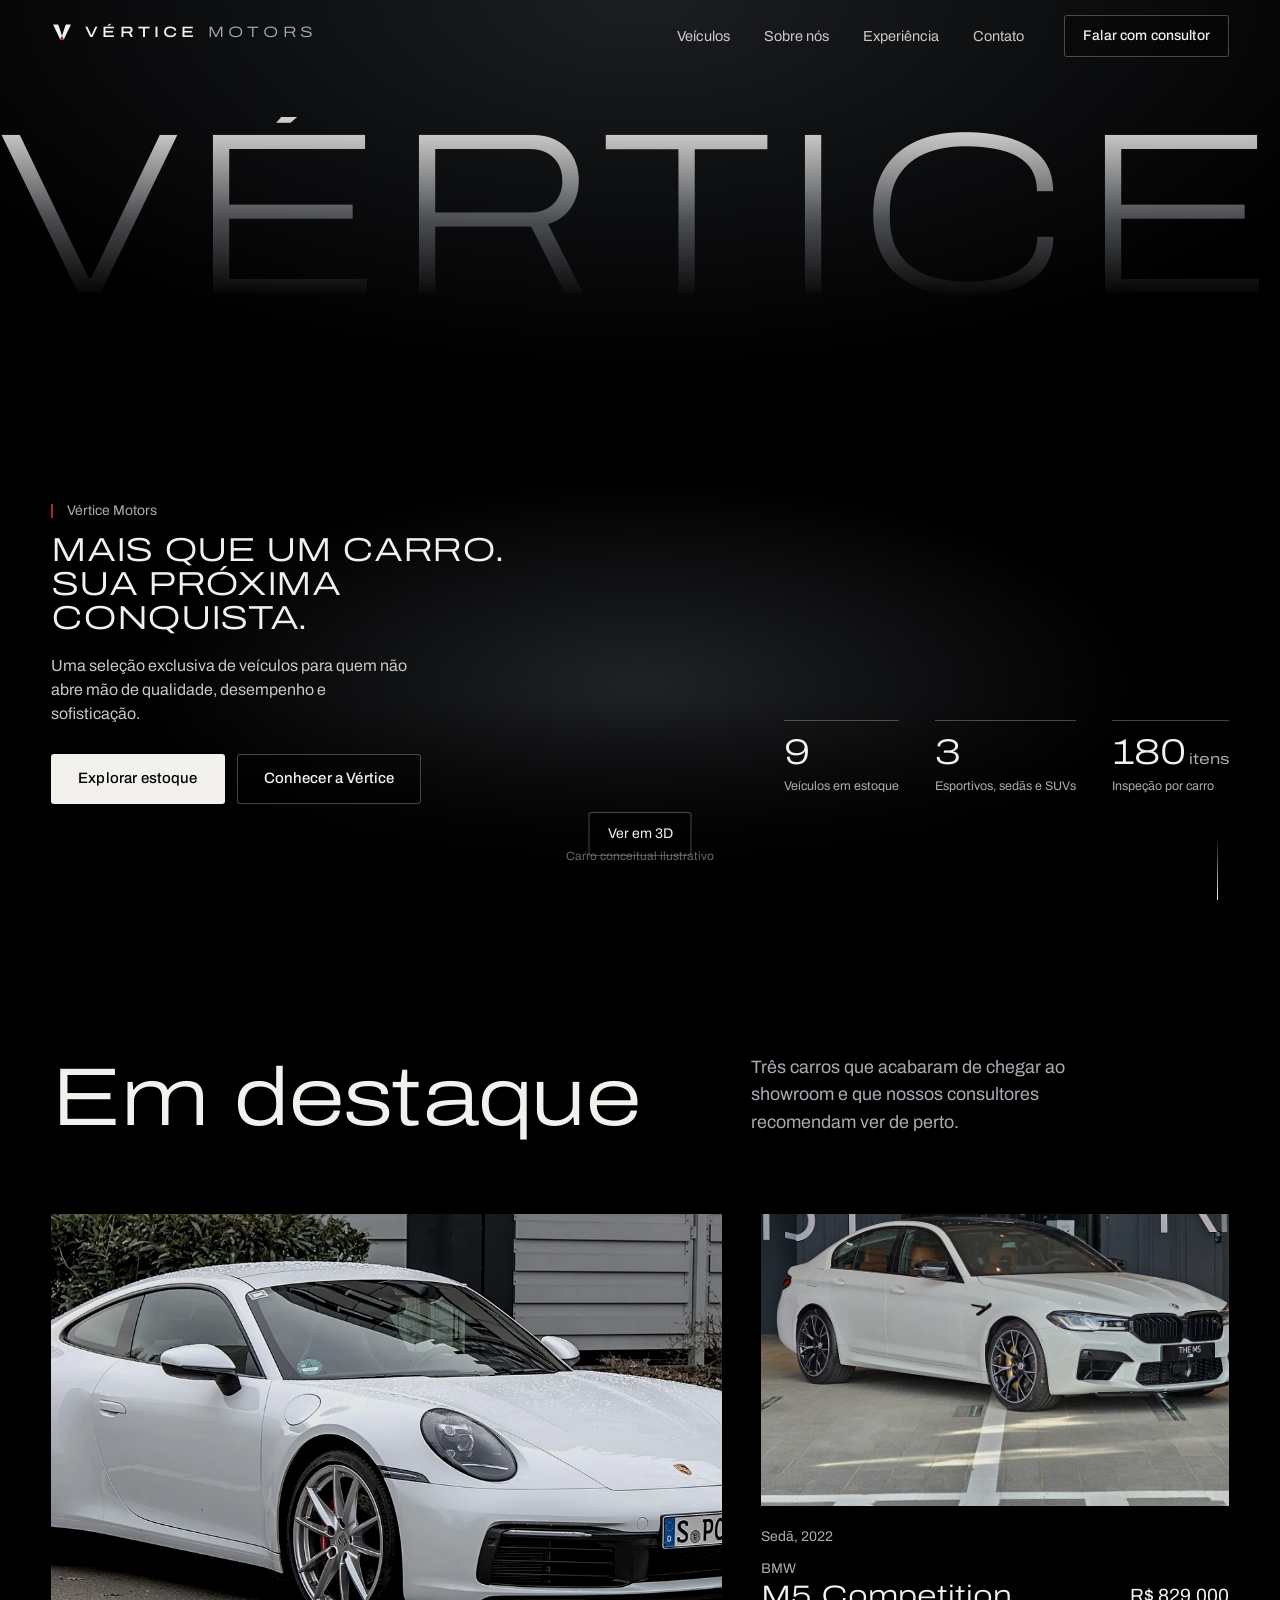
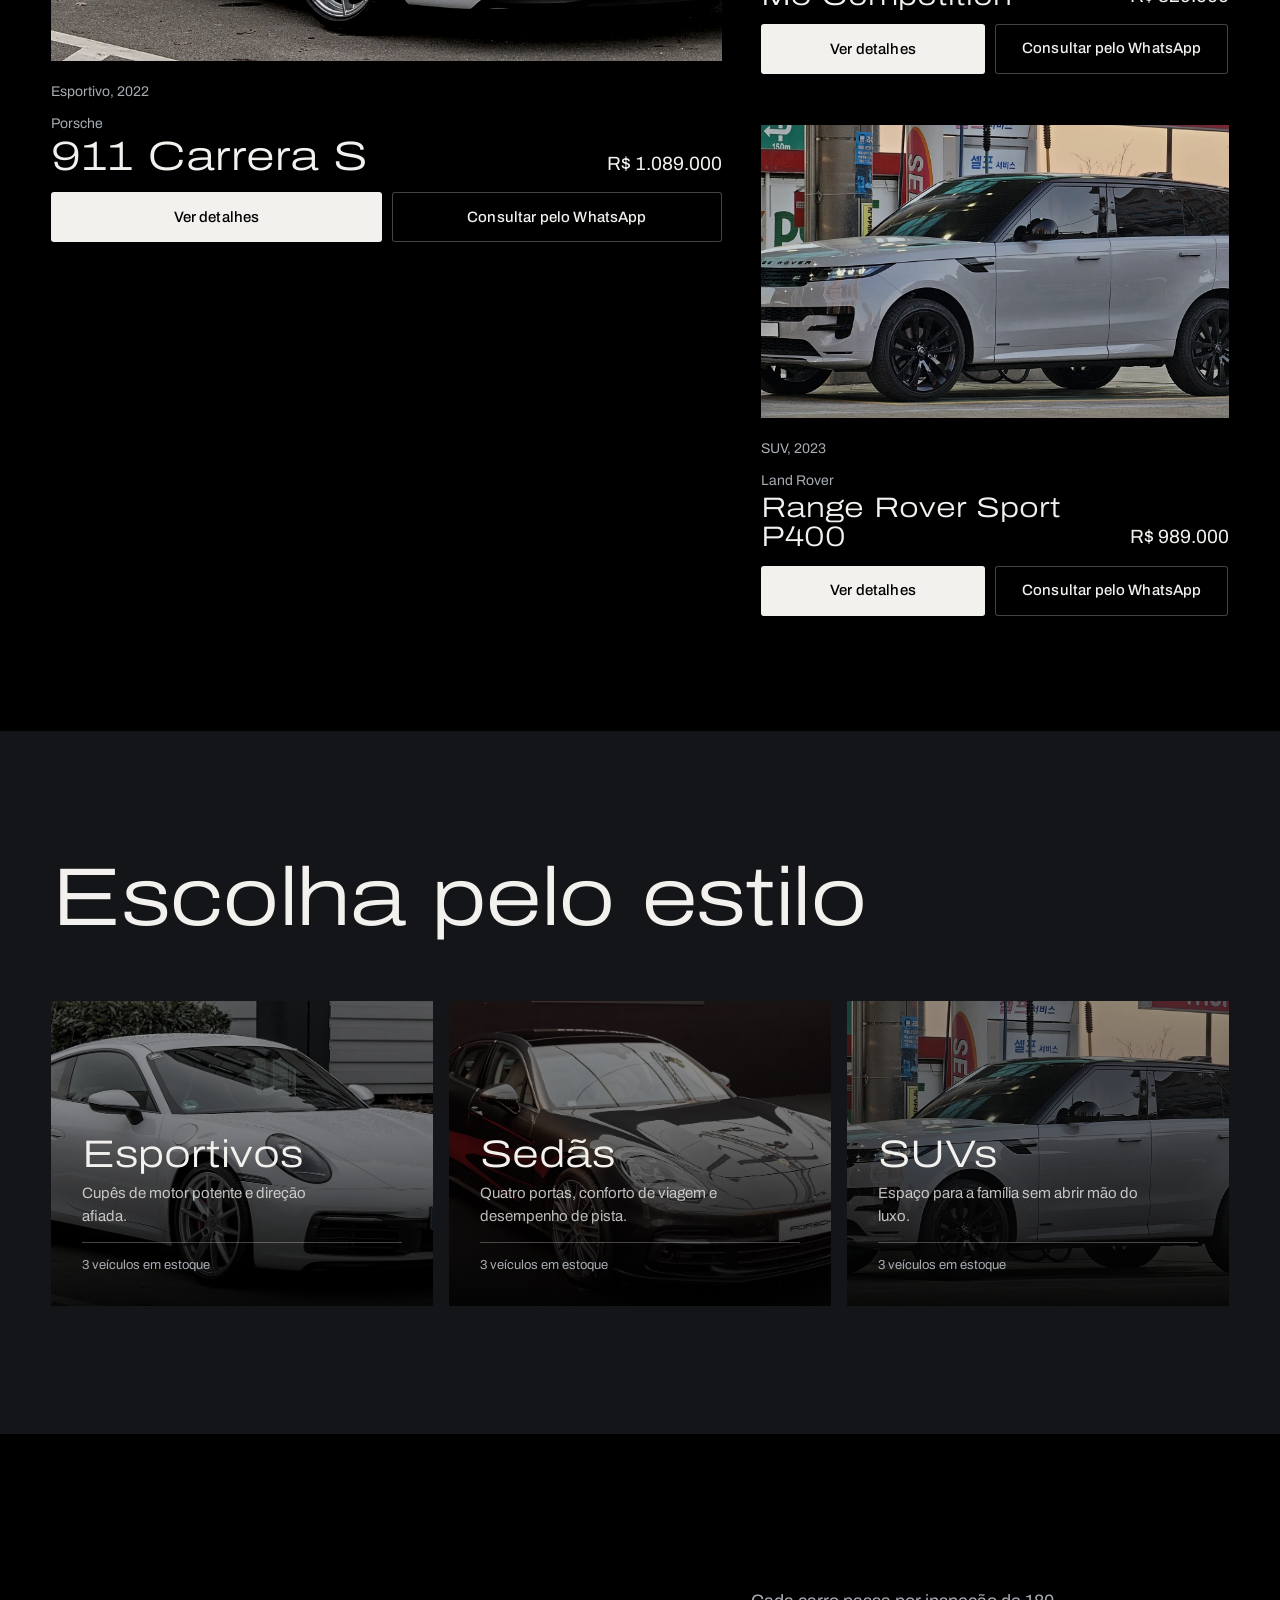
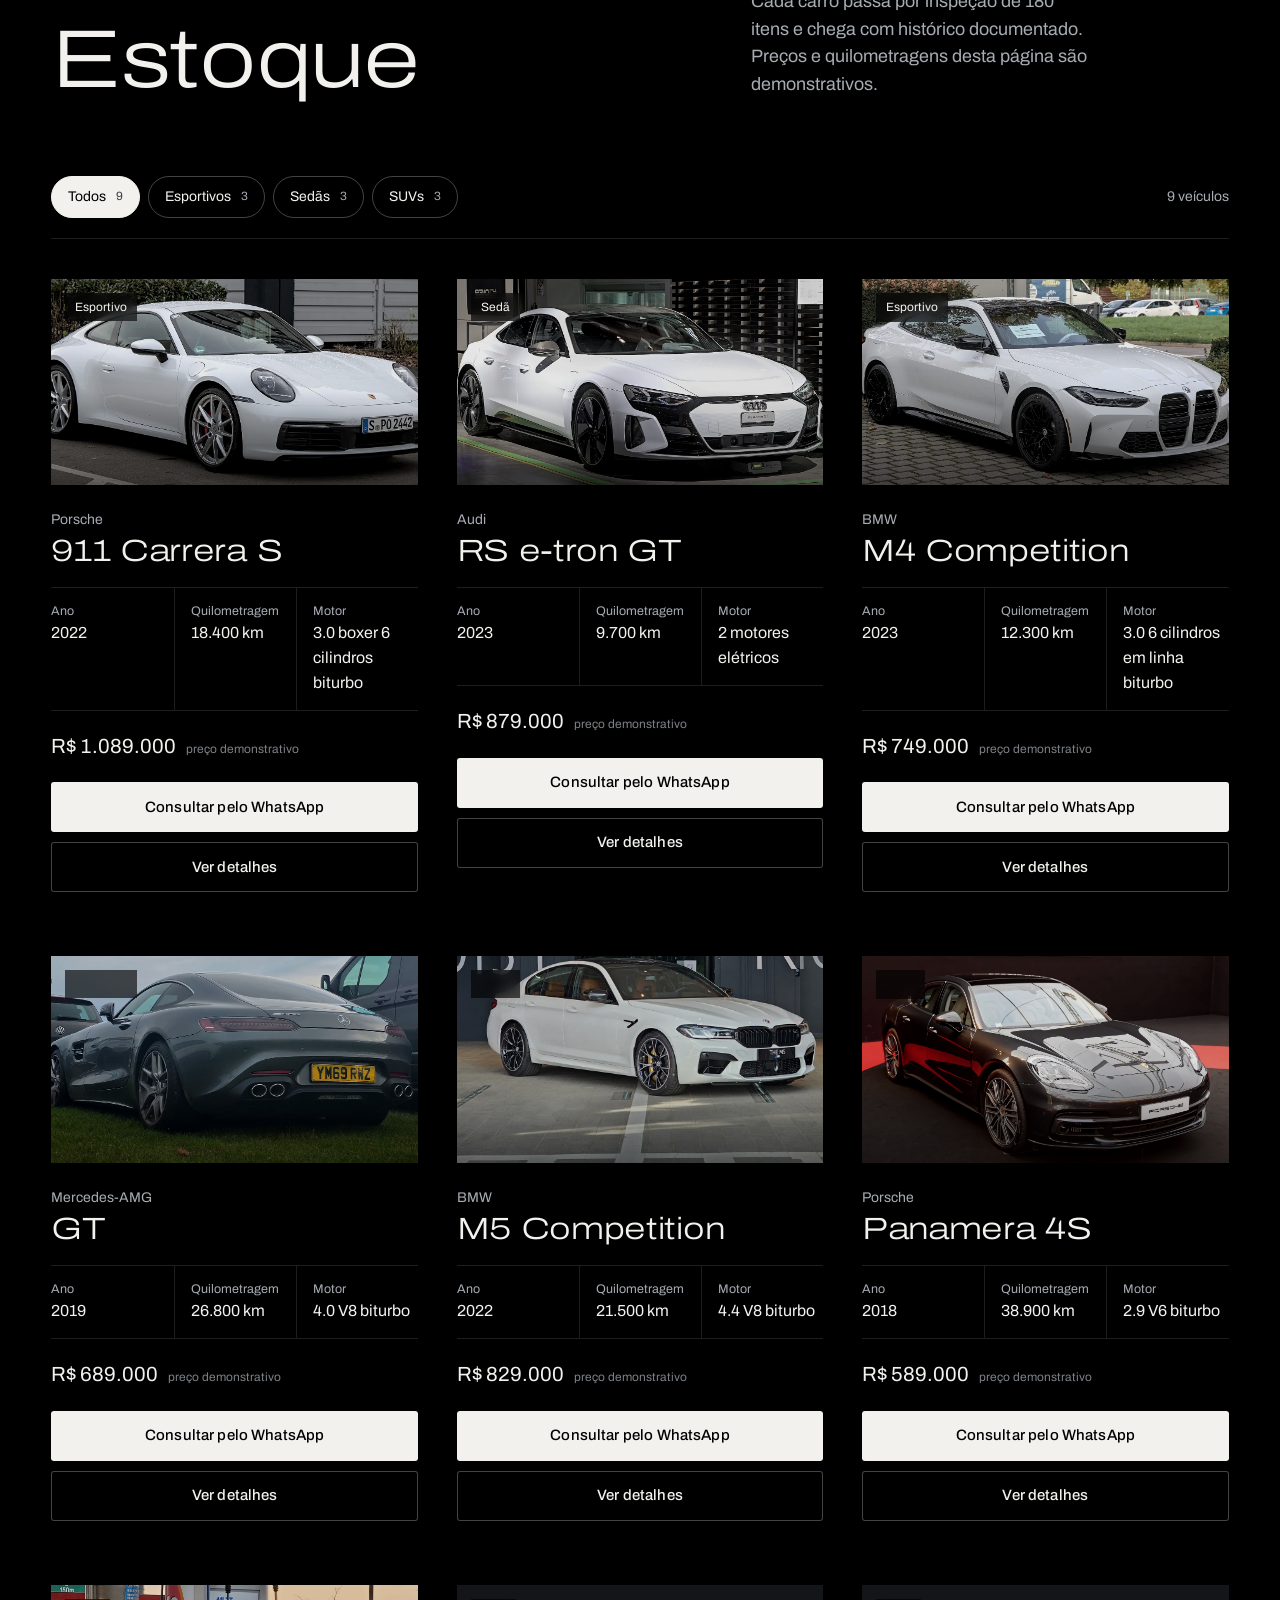
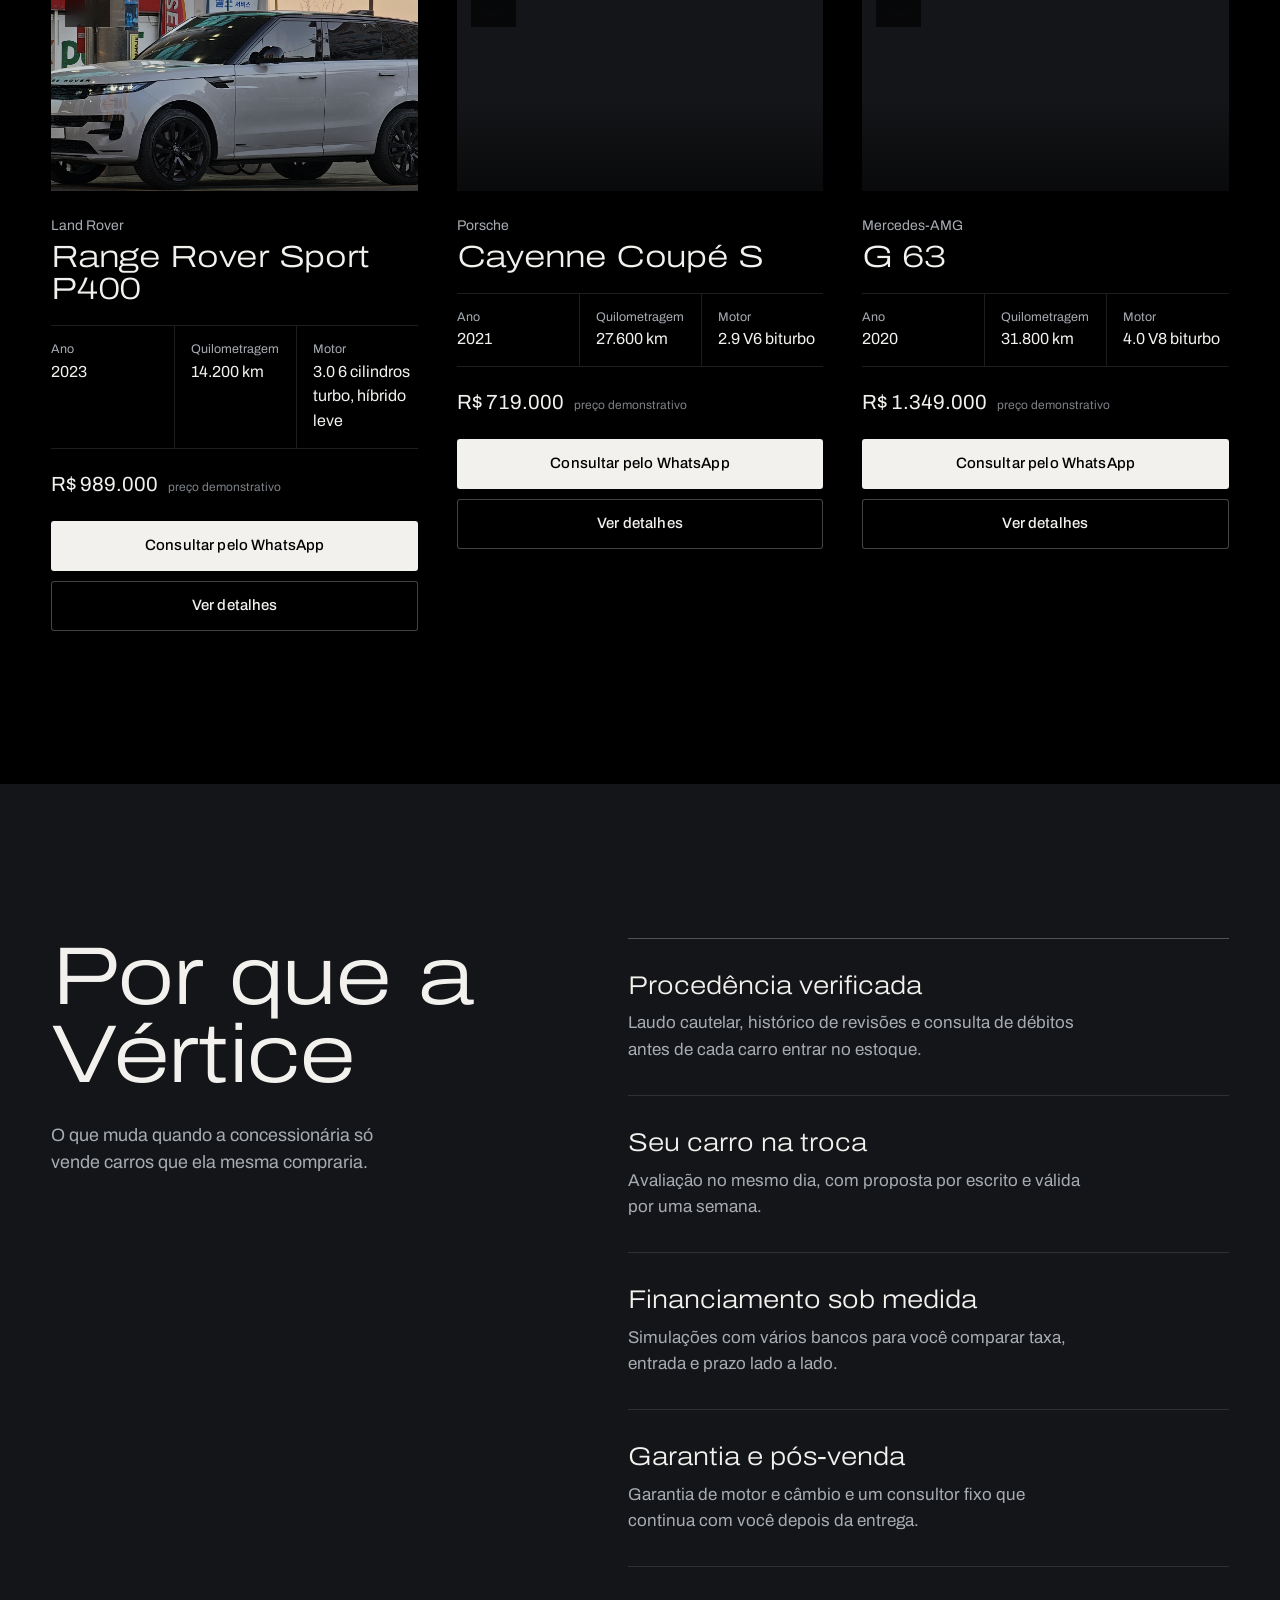
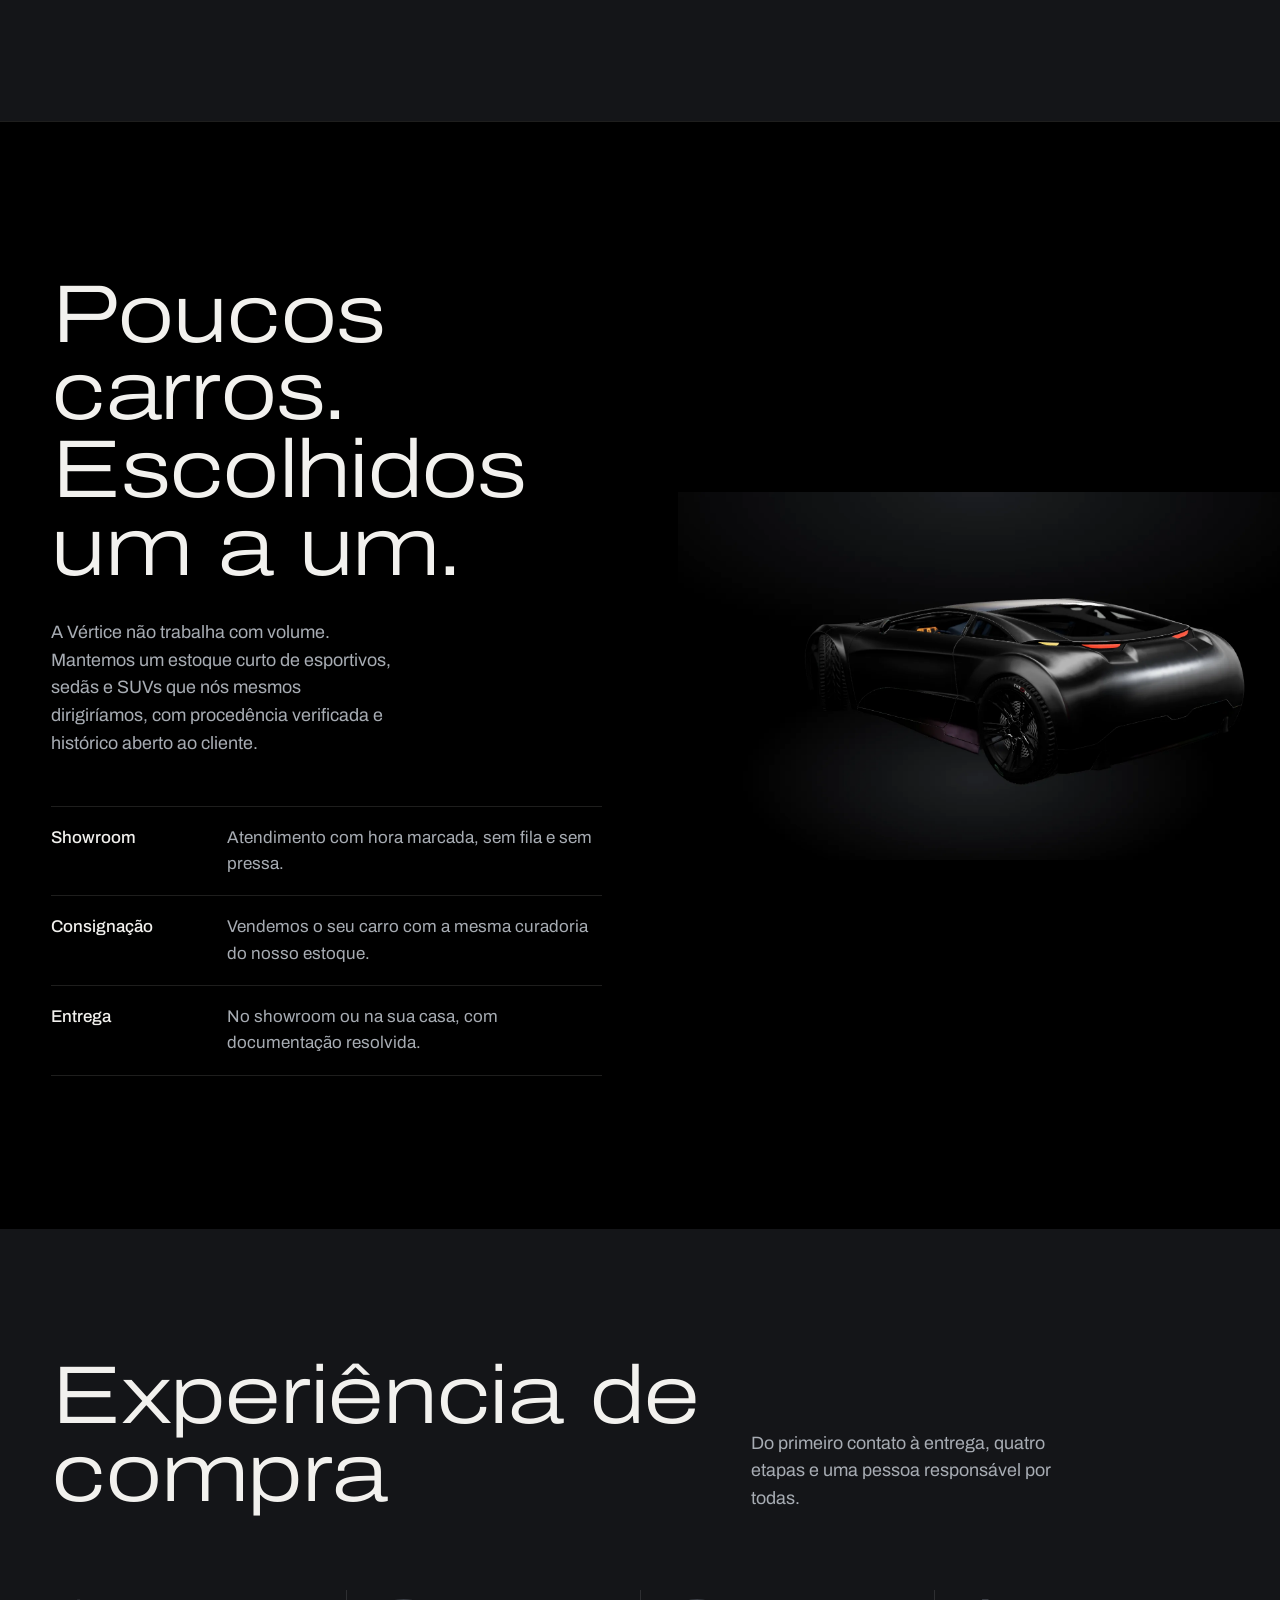
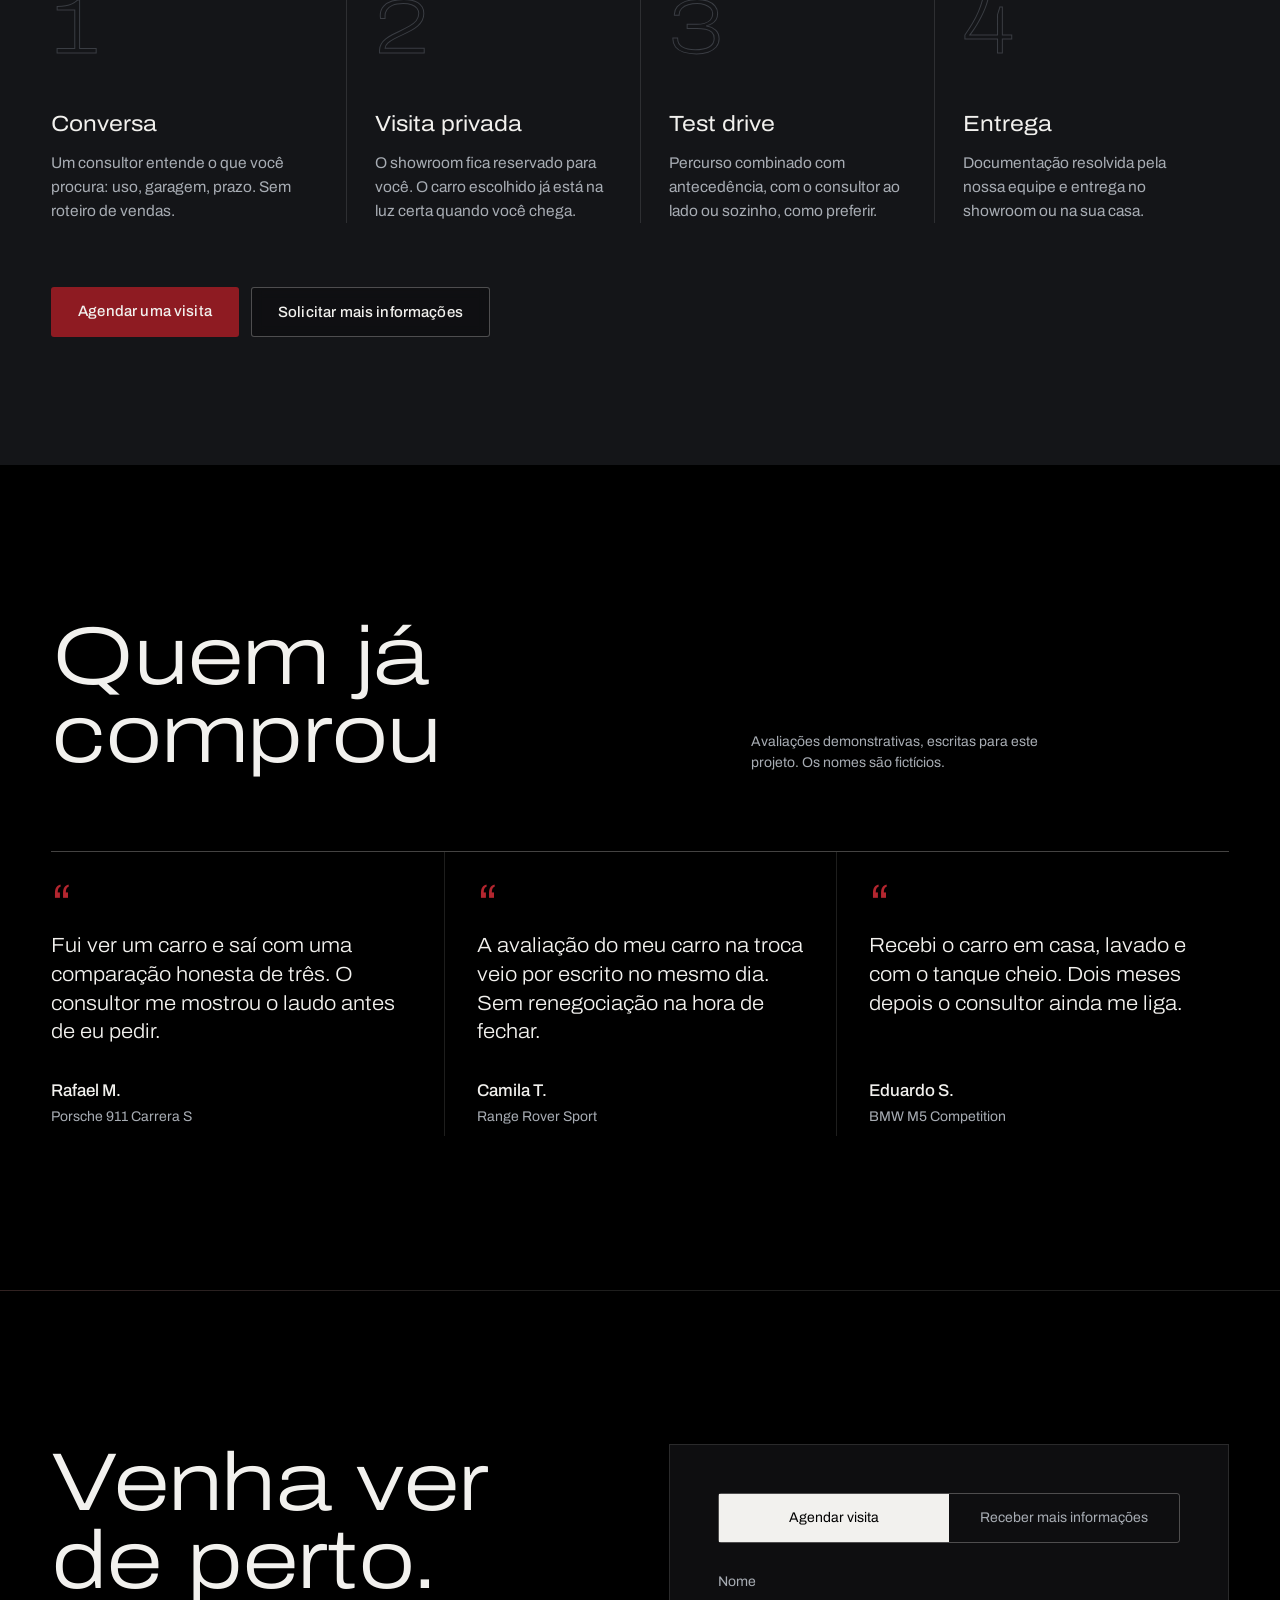
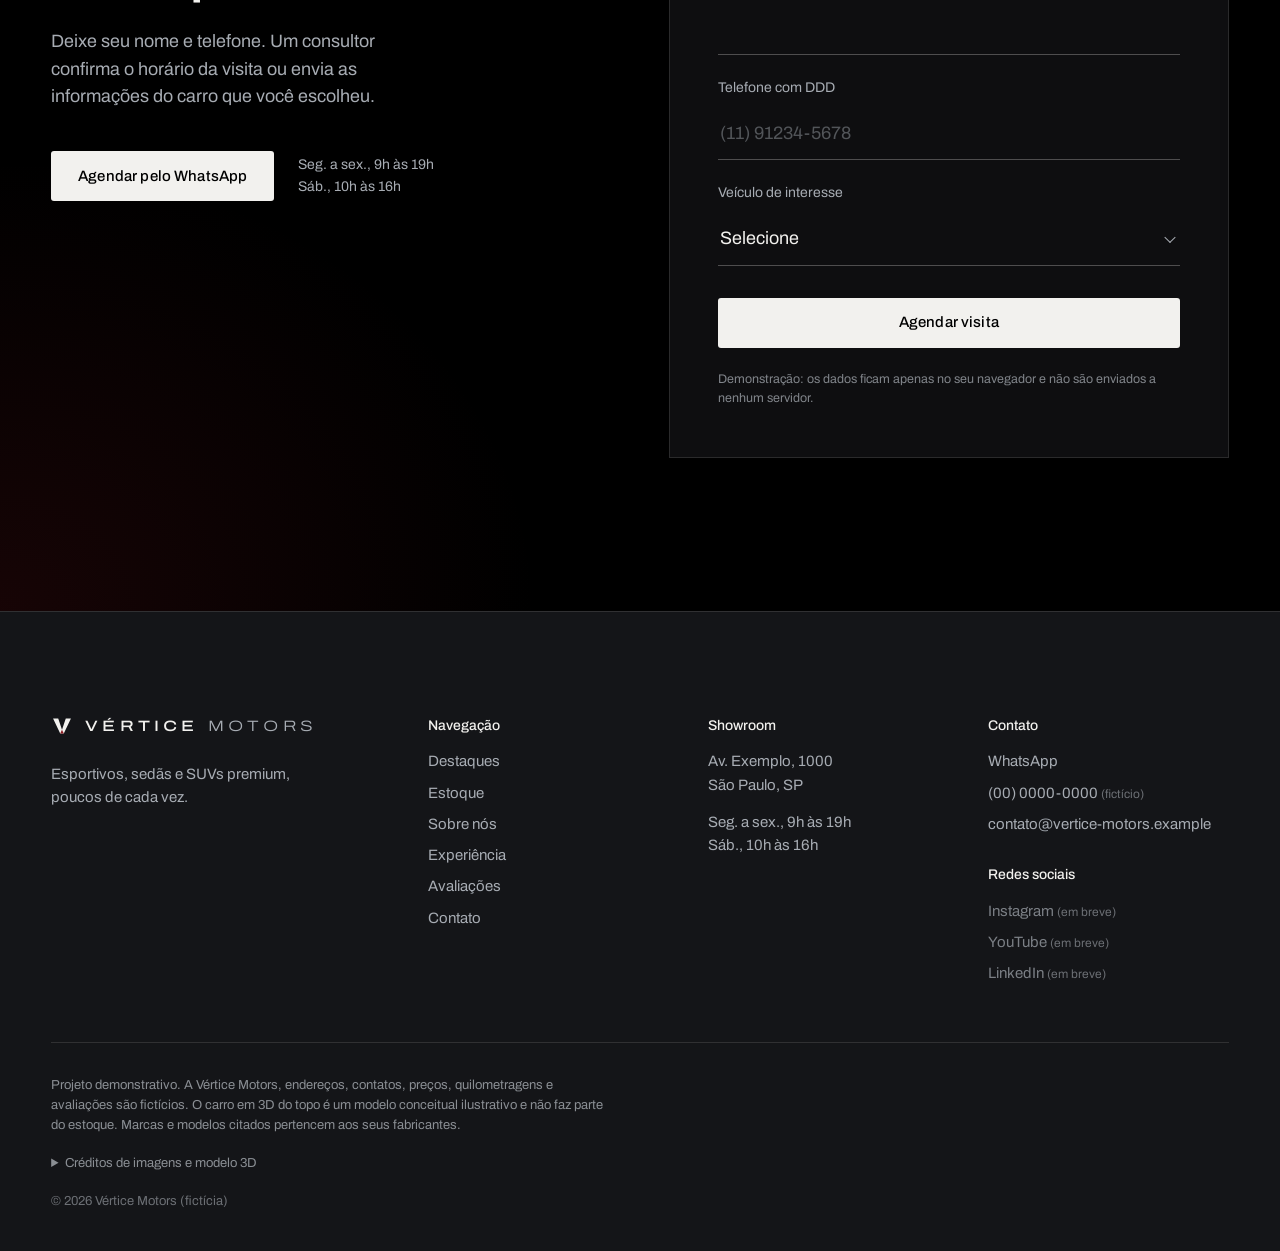
==== commit d0b10e7c: "fix: URLs absolutas nas metatags de compartilhamento Usa o domínio de produção da Vercel no og:image" ====
--- a/index.html
+++ b/index.html
@@ -10,8 +10,10 @@
     />
     <meta name="theme-color" content="#000000" />
     <meta name="color-scheme" content="dark" />
+    <link rel="canonical" href="https://gvertice-motors.vercel.app/" />
 
     <meta property="og:type" content="website" />
+    <meta property="og:url" content="https://gvertice-motors.vercel.app/" />
     <meta property="og:locale" content="pt_BR" />
     <meta property="og:site_name" content="Vértice Motors" />
     <meta property="og:title" content="Vértice Motors | Mais que um carro. Sua próxima conquista." />
@@ -19,11 +21,12 @@
       property="og:description"
       content="Seleção de esportivos, sedãs e SUVs premium com atendimento privado em showroom. Projeto demonstrativo."
     />
-    <meta property="og:image" content="og.jpg" />
+    <meta property="og:image" content="https://gvertice-motors.vercel.app/og.jpg" />
     <meta property="og:image:width" content="1200" />
     <meta property="og:image:height" content="630" />
     <meta property="og:image:alt" content="Carro esportivo em showroom escuro, Vértice Motors" />
     <meta name="twitter:card" content="summary_large_image" />
+    <meta name="twitter:image" content="https://gvertice-motors.vercel.app/og.jpg" />
 
     <link rel="icon" href="favicon.svg" type="image/svg+xml" />
     <link rel="preconnect" href="https://fonts.googleapis.com" />
